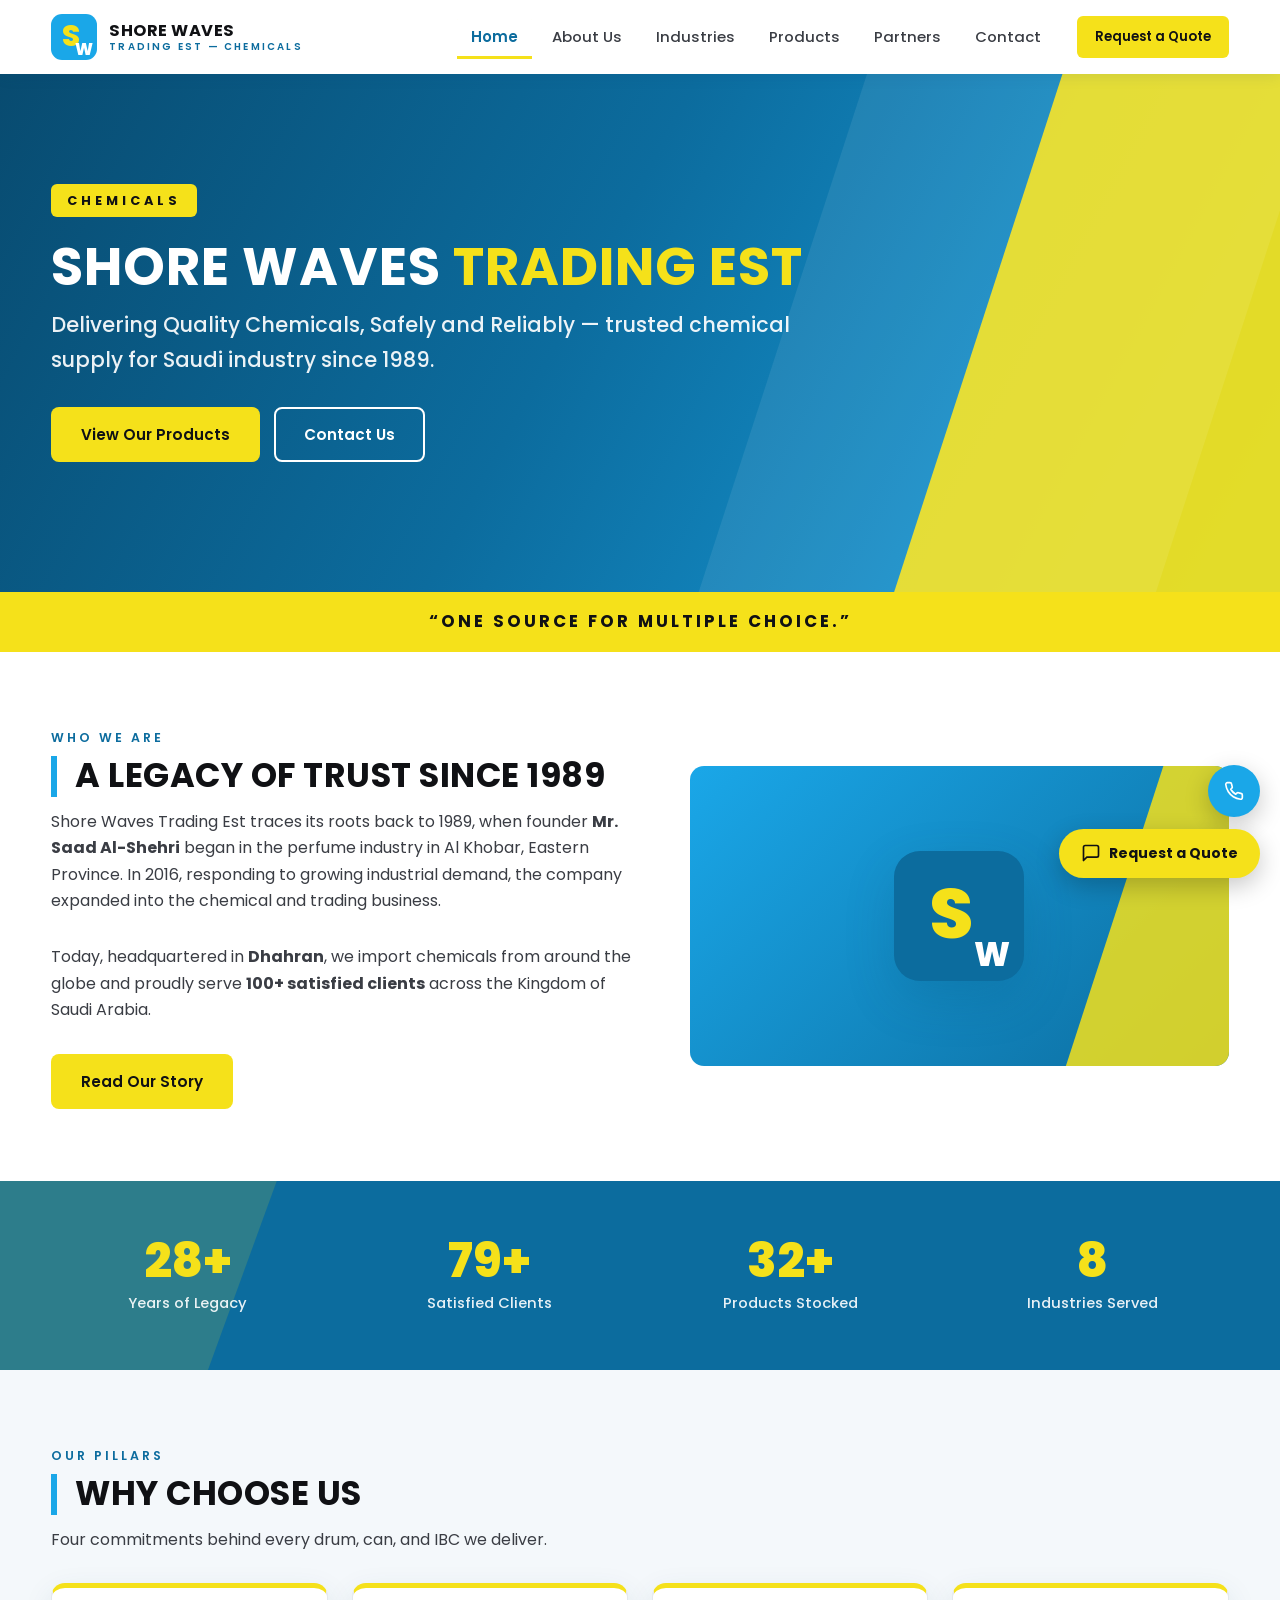
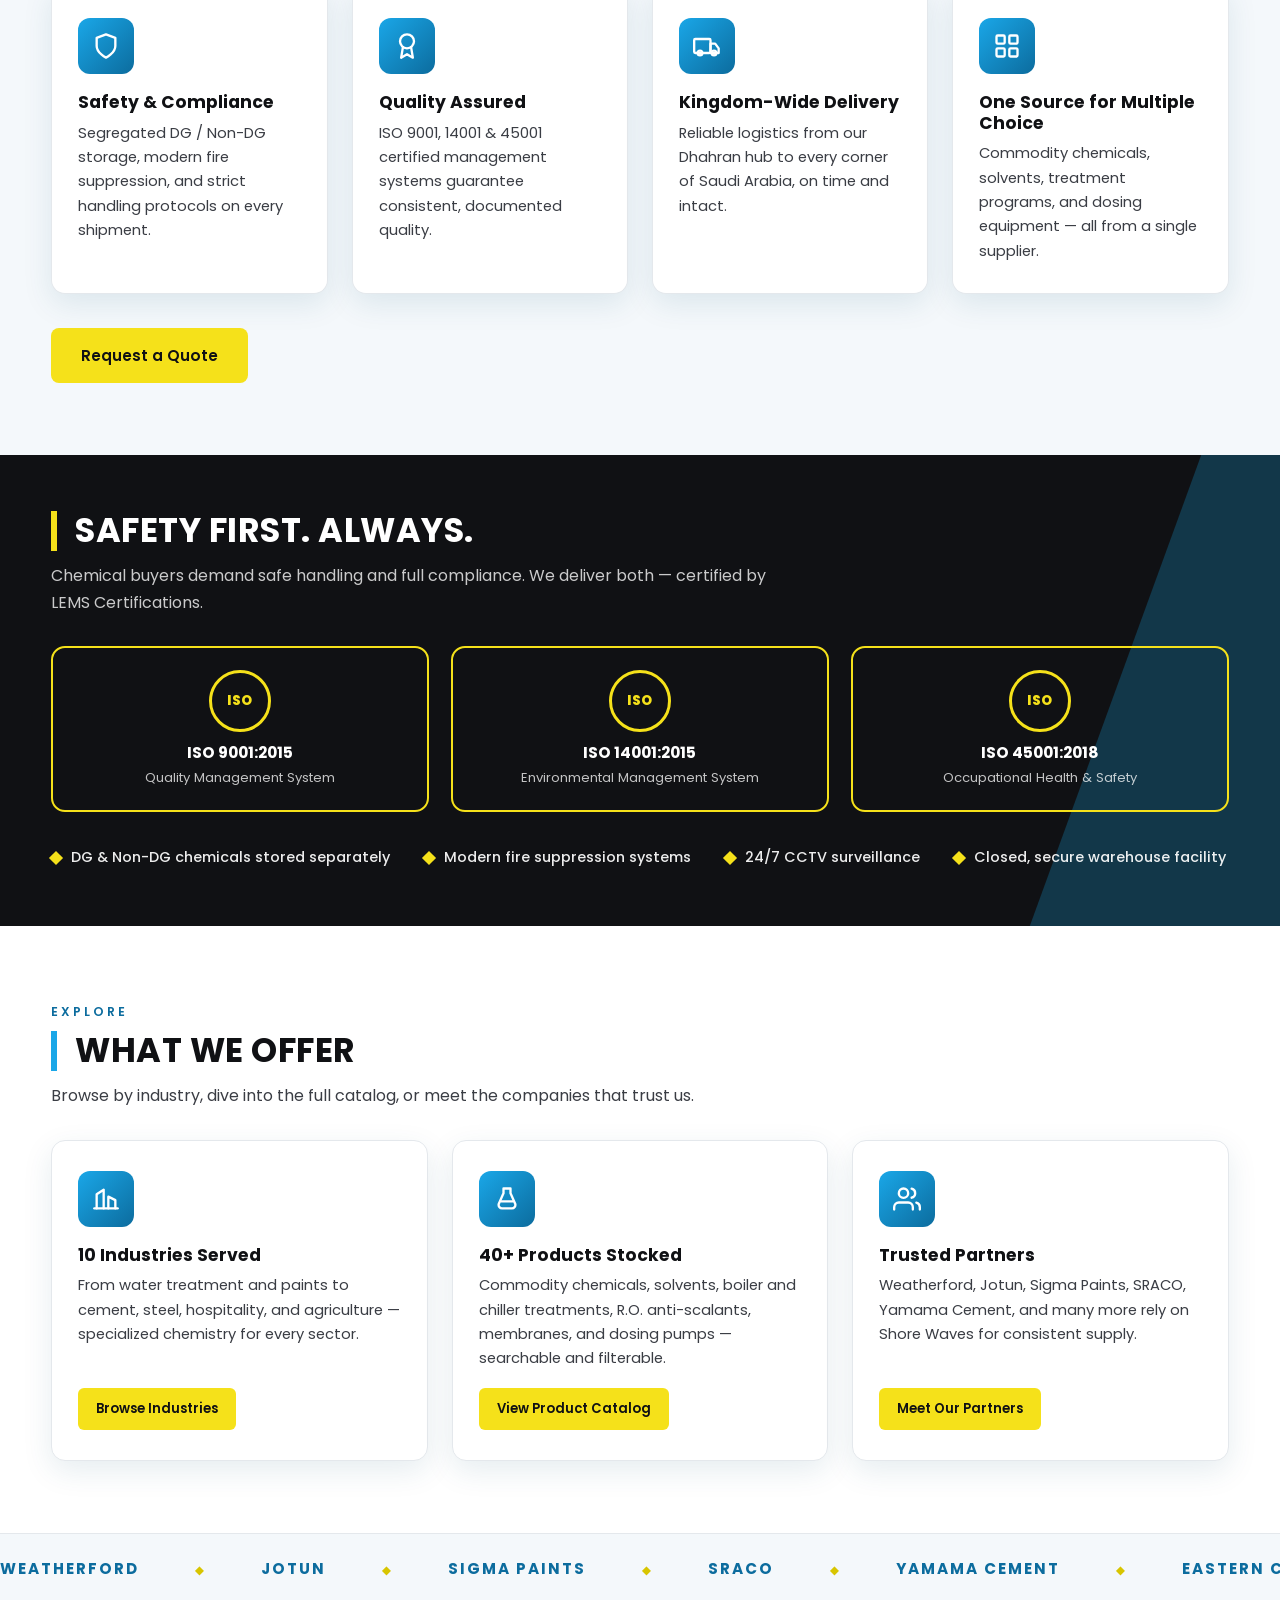
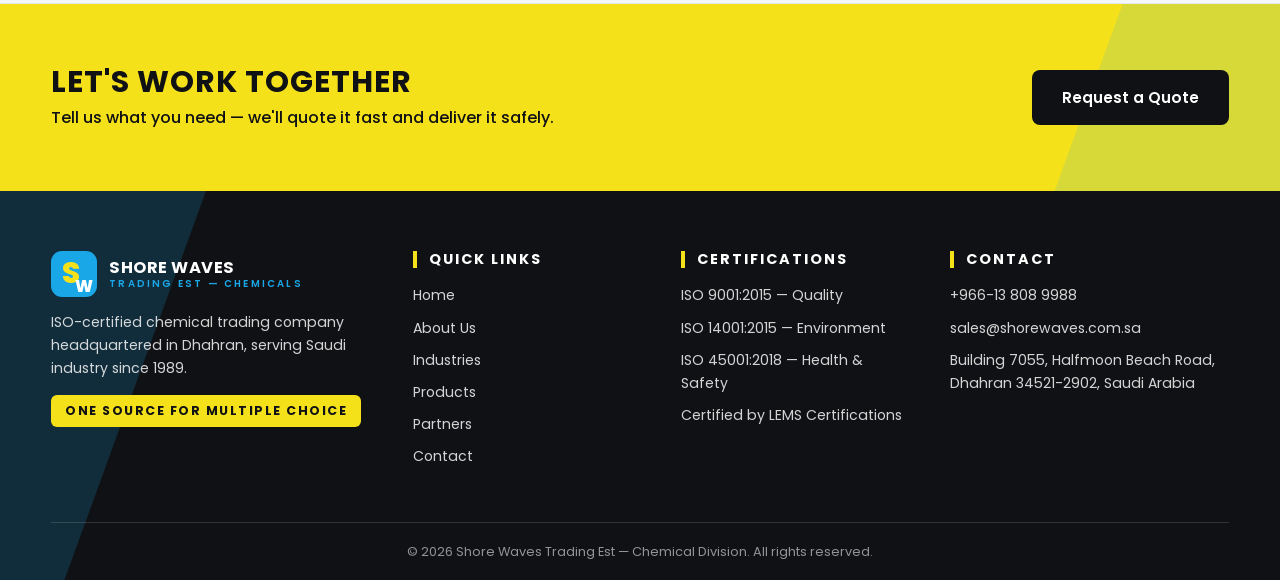
==== index.html @ d45103b5 "Initial site: Shore Waves Trading Est — Chemical Division Multi-page static website (HTML/CSS/vanill" ====
<!DOCTYPE html>
<html lang="en">
<head>
  <meta charset="UTF-8">
  <meta name="viewport" content="width=device-width, initial-scale=1.0">
  <title>Shore Waves Trading Est — Chemical Division | Trusted Chemical Supply for Saudi Industry</title>
  <meta name="description" content="Shore Waves Trading Est, Dhahran — ISO-certified chemical trading company supplying commodity chemicals, solvents, and water treatment solutions across Saudi Arabia since 1989.">
  <meta property="og:title" content="Shore Waves Trading Est — Chemical Division">
  <meta property="og:description" content="Delivering Quality Chemicals, Safely and Reliably. ISO-certified chemical supplier serving 100+ clients across the Kingdom of Saudi Arabia.">
  <meta property="og:type" content="website">
  <meta property="og:url" content="https://www.shorewaves.com.sa/">
  <link rel="icon" href="data:image/svg+xml,%3Csvg xmlns='http://www.w3.org/2000/svg' viewBox='0 0 64 64'%3E%3Crect width='64' height='64' rx='14' fill='%231AA7E8'/%3E%3Ctext x='10' y='48' font-family='Arial' font-size='46' font-weight='800' fill='%23F5E11A'%3ES%3C/text%3E%3Ctext x='34' y='58' font-family='Arial' font-size='26' font-weight='800' fill='white'%3EW%3C/text%3E%3C/svg%3E">
  <link rel="preconnect" href="https://fonts.googleapis.com">
  <link rel="preconnect" href="https://fonts.gstatic.com" crossorigin>
  <link href="https://fonts.googleapis.com/css2?family=Poppins:wght@400;500;600;700;800&display=swap" rel="stylesheet">
  <link rel="stylesheet" href="css/style.css">
</head>
<body>
  <a class="skip-link" href="#main">Skip to main content</a>

  <header class="site-header">
    <div class="container nav-wrap">
      <a class="brand" href="index.html" aria-label="Shore Waves Trading Est — home">
        <span class="brand-mark" aria-hidden="true"><span class="s">S</span><span class="w">W</span></span>
        <span class="brand-text">
          <strong>SHORE WAVES</strong>
          <small>Trading Est &mdash; Chemicals</small>
        </span>
      </a>
      <nav id="site-nav" class="site-nav" aria-label="Main navigation">
        <ul>
          <li><a href="index.html" class="active" aria-current="page">Home</a></li>
          <li><a href="about.html">About Us</a></li>
          <li><a href="industries.html">Industries</a></li>
          <li><a href="products.html">Products</a></li>
          <li><a href="partners.html">Partners</a></li>
          <li><a href="contact.html">Contact</a></li>
        </ul>
      </nav>
      <a href="contact.html" class="btn btn-accent btn-sm nav-cta">Request a Quote</a>
      <button class="nav-toggle" aria-expanded="false" aria-controls="site-nav" aria-label="Toggle navigation menu">
        <span></span><span></span><span></span>
      </button>
    </div>
  </header>

  <main id="main">
    <!-- Hero -->
    <section class="hero" aria-labelledby="hero-title">
      <div class="container">
        <span class="hero-badge">Chemicals</span>
        <h1 id="hero-title">Shore Waves <span class="accent">Trading Est</span></h1>
        <p class="tagline">Delivering Quality Chemicals, Safely and Reliably &mdash; trusted chemical supply for Saudi industry since 1989.</p>
        <div class="hero-actions">
          <a href="products.html" class="btn btn-accent">View Our Products</a>
          <a href="contact.html" class="btn btn-outline-white">Contact Us</a>
        </div>
      </div>
    </section>

    <!-- Motto banner -->
    <div class="motto-banner" role="note">&ldquo;One Source for Multiple Choice.&rdquo;</div>

    <!-- Intro -->
    <section aria-labelledby="intro-title">
      <div class="container split">
        <div class="reveal">
          <span class="section-kicker">Who We Are</span>
          <h2 id="intro-title" class="section-title">A Legacy of Trust Since 1989</h2>
          <p class="section-lead">Shore Waves Trading Est traces its roots back to 1989, when founder <strong>Mr. Saad Al-Shehri</strong> began in the perfume industry in Al Khobar, Eastern Province. In 2016, responding to growing industrial demand, the company expanded into the chemical and trading business.</p>
          <p class="section-lead">Today, headquartered in <strong>Dhahran</strong>, we import chemicals from around the globe and proudly serve <strong>100+ satisfied clients</strong> across the Kingdom of Saudi Arabia.</p>
          <a href="about.html" class="btn btn-accent">Read Our Story</a>
        </div>
        <div class="split-visual reveal" aria-hidden="true">
          <div class="big-mark"><span class="s">S</span><span class="w">W</span></div>
        </div>
      </div>
    </section>

    <!-- Stats counters -->
    <section class="stats" aria-label="Company statistics">
      <div class="container">
        <div class="stats-grid">
          <div class="reveal">
            <div class="stat-num" data-target="35" data-suffix="+">0</div>
            <div class="stat-label">Years of Legacy</div>
          </div>
          <div class="reveal">
            <div class="stat-num" data-target="100" data-suffix="+">0</div>
            <div class="stat-label">Satisfied Clients</div>
          </div>
          <div class="reveal">
            <div class="stat-num" data-target="40" data-suffix="+">0</div>
            <div class="stat-label">Products Stocked</div>
          </div>
          <div class="reveal">
            <div class="stat-num" data-target="10" data-suffix="">0</div>
            <div class="stat-label">Industries Served</div>
          </div>
        </div>
      </div>
    </section>

    <!-- Why Choose Us -->
    <section class="section-soft" aria-labelledby="why-title">
      <div class="container">
        <span class="section-kicker">Our Pillars</span>
        <h2 id="why-title" class="section-title">Why Choose Us</h2>
        <p class="section-lead">Four commitments behind every drum, can, and IBC we deliver.</p>
        <div class="card-grid cols-4">
          <article class="card accent-top reveal">
            <div class="card-icon" aria-hidden="true">
              <svg viewBox="0 0 24 24" fill="none" stroke-width="2" stroke-linecap="round" stroke-linejoin="round"><path d="M12 22s8-4 8-10V5l-8-3-8 3v7c0 6 8 10 8 10z"/></svg>
            </div>
            <h3>Safety &amp; Compliance</h3>
            <p>Segregated DG / Non-DG storage, modern fire suppression, and strict handling protocols on every shipment.</p>
          </article>
          <article class="card accent-top reveal">
            <div class="card-icon" aria-hidden="true">
              <svg viewBox="0 0 24 24" fill="none" stroke-width="2" stroke-linecap="round" stroke-linejoin="round"><circle cx="12" cy="8" r="6"/><path d="M15.5 13l1.5 9-5-3-5 3 1.5-9"/></svg>
            </div>
            <h3>Quality Assured</h3>
            <p>ISO 9001, 14001 &amp; 45001 certified management systems guarantee consistent, documented quality.</p>
          </article>
          <article class="card accent-top reveal">
            <div class="card-icon" aria-hidden="true">
              <svg viewBox="0 0 24 24" fill="none" stroke-width="2" stroke-linecap="round" stroke-linejoin="round"><rect x="1" y="6" width="14" height="12" rx="1"/><path d="M15 10h4l3 4v4h-7z"/><circle cx="6" cy="18" r="2"/><circle cx="18" cy="18" r="2"/></svg>
            </div>
            <h3>Kingdom-Wide Delivery</h3>
            <p>Reliable logistics from our Dhahran hub to every corner of Saudi Arabia, on time and intact.</p>
          </article>
          <article class="card accent-top reveal">
            <div class="card-icon" aria-hidden="true">
              <svg viewBox="0 0 24 24" fill="none" stroke-width="2" stroke-linecap="round" stroke-linejoin="round"><rect x="3" y="3" width="7" height="7" rx="1"/><rect x="14" y="3" width="7" height="7" rx="1"/><rect x="3" y="14" width="7" height="7" rx="1"/><rect x="14" y="14" width="7" height="7" rx="1"/></svg>
            </div>
            <h3>One Source for Multiple Choice</h3>
            <p>Commodity chemicals, solvents, treatment programs, and dosing equipment — all from a single supplier.</p>
          </article>
        </div>
        <p style="margin-top:34px;"><a href="contact.html" class="btn btn-accent">Request a Quote</a></p>
      </div>
    </section>

    <!-- Trust strip -->
    <section class="trust" aria-labelledby="trust-title">
      <div class="container">
        <h2 id="trust-title" class="section-title on-dark">Safety First. Always.</h2>
        <p class="section-lead" style="color:rgba(255,255,255,0.78);">Chemical buyers demand safe handling and full compliance. We deliver both — certified by LEMS Certifications.</p>
        <div class="trust-grid">
          <div class="iso-badge reveal">
            <div class="iso-ring" aria-hidden="true">ISO</div>
            <h3>ISO 9001:2015</h3>
            <p>Quality Management System</p>
          </div>
          <div class="iso-badge reveal">
            <div class="iso-ring" aria-hidden="true">ISO</div>
            <h3>ISO 14001:2015</h3>
            <p>Environmental Management System</p>
          </div>
          <div class="iso-badge reveal">
            <div class="iso-ring" aria-hidden="true">ISO</div>
            <h3>ISO 45001:2018</h3>
            <p>Occupational Health &amp; Safety</p>
          </div>
        </div>
        <ul class="safety-facts">
          <li><span class="dot" aria-hidden="true"></span> DG &amp; Non-DG chemicals stored separately</li>
          <li><span class="dot" aria-hidden="true"></span> Modern fire suppression systems</li>
          <li><span class="dot" aria-hidden="true"></span> 24/7 CCTV surveillance</li>
          <li><span class="dot" aria-hidden="true"></span> Closed, secure warehouse facility</li>
        </ul>
      </div>
    </section>

    <!-- Explore preview cards -->
    <section aria-labelledby="explore-title">
      <div class="container">
        <span class="section-kicker">Explore</span>
        <h2 id="explore-title" class="section-title">What We Offer</h2>
        <p class="section-lead">Browse by industry, dive into the full catalog, or meet the companies that trust us.</p>
        <div class="card-grid cols-3">
          <article class="card reveal">
            <div class="card-icon" aria-hidden="true">
              <svg viewBox="0 0 24 24" fill="none" stroke-width="2" stroke-linecap="round" stroke-linejoin="round"><path d="M2 20h20"/><path d="M4 20V8l6-4v16"/><path d="M14 20V10l6 3v7"/></svg>
            </div>
            <h3>10 Industries Served</h3>
            <p>From water treatment and paints to cement, steel, hospitality, and agriculture — specialized chemistry for every sector.</p>
            <a href="industries.html" class="btn btn-accent btn-sm">Browse Industries</a>
          </article>
          <article class="card reveal">
            <div class="card-icon" aria-hidden="true">
              <svg viewBox="0 0 24 24" fill="none" stroke-width="2" stroke-linecap="round" stroke-linejoin="round"><path d="M9 3h6v4l4 9a3 3 0 0 1-3 4H8a3 3 0 0 1-3-4l4-9z"/><path d="M7 14h10"/></svg>
            </div>
            <h3>40+ Products Stocked</h3>
            <p>Commodity chemicals, solvents, boiler and chiller treatments, R.O. anti-scalants, membranes, and dosing pumps — searchable and filterable.</p>
            <a href="products.html" class="btn btn-accent btn-sm">View Product Catalog</a>
          </article>
          <article class="card reveal">
            <div class="card-icon" aria-hidden="true">
              <svg viewBox="0 0 24 24" fill="none" stroke-width="2" stroke-linecap="round" stroke-linejoin="round"><path d="M17 21v-2a4 4 0 0 0-4-4H5a4 4 0 0 0-4 4v2"/><circle cx="9" cy="7" r="4"/><path d="M23 21v-2a4 4 0 0 0-3-3.87"/><path d="M16 3.13a4 4 0 0 1 0 7.75"/></svg>
            </div>
            <h3>Trusted Partners</h3>
            <p>Weatherford, Jotun, Sigma Paints, SRACO, Yamama Cement, and many more rely on Shore Waves for consistent supply.</p>
            <a href="partners.html" class="btn btn-accent btn-sm">Meet Our Partners</a>
          </article>
        </div>
      </div>
    </section>

    <!-- Partner marquee -->
    <div class="marquee" aria-label="Our business partners">
      <div class="marquee-track">
        <span>Weatherford</span><span>Jotun</span><span>Sigma Paints</span><span>SRACO</span><span>Yamama Cement</span><span>Eastern Cement</span><span>Al Safi</span><span>Tamimi Industrial Services</span><span>Zain Industries</span><span>Midad Chemicals</span><span>Oscar Paints</span><span>BRC Industrial</span>
        <span aria-hidden="true">Weatherford</span><span aria-hidden="true">Jotun</span><span aria-hidden="true">Sigma Paints</span><span aria-hidden="true">SRACO</span><span aria-hidden="true">Yamama Cement</span><span aria-hidden="true">Eastern Cement</span><span aria-hidden="true">Al Safi</span><span aria-hidden="true">Tamimi Industrial Services</span><span aria-hidden="true">Zain Industries</span><span aria-hidden="true">Midad Chemicals</span><span aria-hidden="true">Oscar Paints</span><span aria-hidden="true">BRC Industrial</span>
      </div>
    </div>

    <!-- CTA banner -->
    <section class="cta-banner" aria-labelledby="cta-title">
      <div class="container">
        <div>
          <h2 id="cta-title">Let's Work Together</h2>
          <p>Tell us what you need — we'll quote it fast and deliver it safely.</p>
        </div>
        <a href="contact.html" class="btn">Request a Quote</a>
      </div>
    </section>
  </main>

  <!-- Footer -->
  <footer class="site-footer">
    <div class="container">
      <div class="footer-grid">
        <div>
          <div class="footer-brand">
            <span class="brand-mark" aria-hidden="true"><span class="s">S</span><span class="w">W</span></span>
            <span class="brand-text">
              <strong>SHORE WAVES</strong>
              <small>Trading Est &mdash; Chemicals</small>
            </span>
          </div>
          <p>ISO-certified chemical trading company headquartered in Dhahran, serving Saudi industry since 1989.</p>
          <span class="footer-motto">One Source for Multiple Choice</span>
        </div>
        <div>
          <h3>Quick Links</h3>
          <ul>
            <li><a href="index.html">Home</a></li>
            <li><a href="about.html">About Us</a></li>
            <li><a href="industries.html">Industries</a></li>
            <li><a href="products.html">Products</a></li>
            <li><a href="partners.html">Partners</a></li>
            <li><a href="contact.html">Contact</a></li>
          </ul>
        </div>
        <div>
          <h3>Certifications</h3>
          <ul>
            <li>ISO 9001:2015 — Quality</li>
            <li>ISO 14001:2015 — Environment</li>
            <li>ISO 45001:2018 — Health &amp; Safety</li>
            <li>Certified by LEMS Certifications</li>
          </ul>
        </div>
        <div>
          <h3>Contact</h3>
          <ul>
            <li><a href="tel:+966138089988">+966-13 808 9988</a></li>
            <li><a href="mailto:sales@shorewaves.com.sa">sales@shorewaves.com.sa</a></li>
            <li>Building 7055, Halfmoon Beach Road,<br>Dhahran 34521-2902, Saudi Arabia</li>
          </ul>
        </div>
      </div>
      <div class="footer-bottom">
        &copy; <span id="footer-year">2026</span> Shore Waves Trading Est — Chemical Division. All rights reserved.
      </div>
    </div>
  </footer>

  <!-- Floating actions -->
  <div class="floaters">
    <a href="tel:+966138089988" class="float-call" aria-label="Call us at +966 13 808 9988">
      <svg viewBox="0 0 24 24" fill="none" stroke-width="2" stroke-linecap="round" stroke-linejoin="round" aria-hidden="true"><path d="M22 16.92v3a2 2 0 0 1-2.18 2 19.79 19.79 0 0 1-8.63-3.07 19.5 19.5 0 0 1-6-6 19.79 19.79 0 0 1-3.07-8.67A2 2 0 0 1 4.11 2h3a2 2 0 0 1 2 1.72c.13.96.36 1.9.7 2.81a2 2 0 0 1-.45 2.11L8.09 9.91a16 16 0 0 0 6 6l1.27-1.27a2 2 0 0 1 2.11-.45c.91.34 1.85.57 2.81.7A2 2 0 0 1 22 16.92z"/></svg>
    </a>
    <a href="contact.html" class="float-quote">
      <svg viewBox="0 0 24 24" fill="none" stroke-width="2" stroke-linecap="round" stroke-linejoin="round" aria-hidden="true"><path d="M21 15a2 2 0 0 1-2 2H7l-4 4V5a2 2 0 0 1 2-2h14a2 2 0 0 1 2 2z"/></svg>
      <span>Request a Quote</span>
    </a>
  </div>

  <script src="js/main.js"></script>
</body>
</html>
---- css/style.css ----
/* ============================================================
   Shore Waves Trading Est — Chemical Division
   Brand: Sky Blue #1AA7E8 | Yellow #F5E11A | Black | White
   ============================================================ */

:root {
  --blue: #1AA7E8;
  --blue-deep: #0C6C9E;      /* darker blue for text-contrast surfaces */
  --blue-dark: #084B70;
  --yellow: #F5E11A;
  --yellow-dark: #D8C500;
  --ink: #101114;
  --ink-soft: #3A3D44;
  --grey: #6B7078;
  --line: #E4E8EC;
  --bg-soft: #F4F8FB;
  --white: #FFFFFF;
  --radius: 14px;
  --shadow: 0 10px 30px rgba(8, 75, 112, 0.10);
  --shadow-lg: 0 18px 50px rgba(8, 75, 112, 0.18);
  --font: 'Poppins', 'Segoe UI', Arial, sans-serif;
  --nav-h: 74px;
}

* { margin: 0; padding: 0; box-sizing: border-box; }

html { scroll-behavior: smooth; }

body {
  font-family: var(--font);
  color: var(--ink);
  background: var(--white);
  line-height: 1.65;
  font-size: 16px;
  -webkit-font-smoothing: antialiased;
}

img, svg { max-width: 100%; display: block; }

a { color: var(--blue-deep); text-decoration: none; }
a:hover { text-decoration: none; }

ul { list-style: none; }

.container {
  width: min(1180px, 92%);
  margin-inline: auto;
}

/* ---------- Typography ---------- */
h1, h2, h3, h4 { font-weight: 700; line-height: 1.2; }

.section-title {
  text-transform: uppercase;
  font-size: clamp(1.5rem, 3vw, 2.1rem);
  letter-spacing: 0.5px;
  padding-left: 18px;
  border-left: 6px solid var(--blue);
  margin-bottom: 12px;
}

.section-title.on-dark { border-left-color: var(--yellow); color: var(--white); }

.section-kicker {
  display: inline-block;
  text-transform: uppercase;
  letter-spacing: 3px;
  font-size: 0.78rem;
  font-weight: 600;
  color: var(--blue-deep);
  margin-bottom: 8px;
}

.section-lead {
  color: var(--ink-soft);
  max-width: 720px;
  margin-bottom: 30px;
}

section { padding: 72px 0; }

.section-soft { background: var(--bg-soft); }

/* ---------- Buttons ---------- */
.btn {
  display: inline-block;
  font-family: var(--font);
  font-weight: 600;
  font-size: 0.95rem;
  padding: 13px 28px;
  border-radius: 8px;
  border: 2px solid transparent;
  cursor: pointer;
  transition: transform 0.18s ease, box-shadow 0.18s ease, background 0.18s ease;
  text-align: center;
}

.btn:hover { transform: translateY(-2px); box-shadow: var(--shadow); }

.btn-accent { background: var(--yellow); color: var(--ink); }
.btn-accent:hover { background: #FBEA45; }

.btn-blue { background: var(--blue); color: var(--white); }
.btn-blue:hover { background: var(--blue-deep); }

.btn-outline-white { border-color: var(--white); color: var(--white); background: transparent; }
.btn-outline-white:hover { background: rgba(255,255,255,0.14); }

.btn-sm { padding: 8px 16px; font-size: 0.82rem; border-radius: 6px; }

/* ---------- Header / Nav ---------- */
.site-header {
  position: sticky;
  top: 0;
  z-index: 1000;
  background: var(--white);
  box-shadow: 0 2px 14px rgba(8, 75, 112, 0.10);
}

.nav-wrap {
  display: flex;
  align-items: center;
  gap: 22px;
  min-height: var(--nav-h);
}

.brand { display: flex; align-items: center; gap: 12px; }

.brand-mark {
  width: 46px; height: 46px; flex: none;
  background: var(--blue);
  border-radius: 11px;
  position: relative;
  display: grid; place-items: center;
  overflow: hidden;
}

.brand-mark .s {
  font-size: 1.9rem; font-weight: 800; color: var(--yellow);
  line-height: 1; transform: translate(-3px, -1px);
}

.brand-mark .w {
  position: absolute;
  right: 4px; bottom: 2px;
  font-size: 1.05rem; font-weight: 800; color: var(--white);
  line-height: 1;
}

.brand-text { display: flex; flex-direction: column; line-height: 1.15; }
.brand-text strong { font-size: 1.02rem; font-weight: 700; color: var(--ink); letter-spacing: 0.5px; }
.brand-text small { font-size: 0.62rem; letter-spacing: 2.2px; color: var(--blue-deep); font-weight: 600; text-transform: uppercase; }

.site-nav { margin-left: auto; }

.site-nav ul { display: flex; gap: 6px; }

.site-nav a {
  display: block;
  padding: 10px 14px;
  font-weight: 500;
  font-size: 0.93rem;
  color: var(--ink-soft);
  border-radius: 8px;
  transition: color 0.15s, background 0.15s;
}

.site-nav a:hover { color: var(--blue-deep); background: var(--bg-soft); }

.site-nav a.active { color: var(--blue-deep); font-weight: 600; box-shadow: inset 0 -3px 0 var(--yellow); border-radius: 8px 8px 0 0; }

.nav-cta { flex: none; }

.nav-toggle {
  display: none;
  margin-left: auto;
  background: none;
  border: 2px solid var(--line);
  border-radius: 8px;
  width: 44px; height: 44px;
  cursor: pointer;
  flex-direction: column;
  justify-content: center;
  align-items: center;
  gap: 5px;
}

.nav-toggle span {
  display: block; width: 20px; height: 2.5px;
  background: var(--ink); border-radius: 2px;
  transition: transform 0.2s, opacity 0.2s;
}

.nav-toggle[aria-expanded="true"] span:nth-child(1) { transform: translateY(7.5px) rotate(45deg); }
.nav-toggle[aria-expanded="true"] span:nth-child(2) { opacity: 0; }
.nav-toggle[aria-expanded="true"] span:nth-child(3) { transform: translateY(-7.5px) rotate(-45deg); }

/* ---------- Hero (home) ---------- */
.hero {
  position: relative;
  background: linear-gradient(118deg, var(--blue-dark) 0%, var(--blue-deep) 45%, var(--blue) 100%);
  color: var(--white);
  padding: 110px 0 130px;
  overflow: hidden;
}

.hero::before,
.hero::after,
.page-hero::before,
.page-hero::after {
  content: "";
  position: absolute;
  pointer-events: none;
}

/* yellow slanted band */
.hero::before {
  width: 60%; height: 200%;
  background: var(--yellow);
  opacity: 0.92;
  right: -38%; top: -50%;
  transform: rotate(18deg);
}

/* light blue slanted band overlapping */
.hero::after {
  width: 34%; height: 220%;
  background: rgba(255, 255, 255, 0.08);
  right: 4%; top: -60%;
  transform: rotate(18deg);
}

.hero .container { position: relative; z-index: 2; max-width: 760px; margin-left: max(4%, calc((100% - 1180px) / 2)); }

.hero-badge {
  display: inline-block;
  background: var(--yellow);
  color: var(--ink);
  font-weight: 700;
  letter-spacing: 4px;
  font-size: 0.8rem;
  padding: 6px 16px;
  border-radius: 6px;
  margin-bottom: 18px;
  text-transform: uppercase;
}

.hero h1 {
  font-size: clamp(2rem, 4.6vw, 3.3rem);
  text-transform: uppercase;
  letter-spacing: 1px;
  margin-bottom: 10px;
}

.hero h1 .accent { color: var(--yellow); }

.hero .tagline {
  font-size: clamp(1.05rem, 2vw, 1.3rem);
  font-weight: 500;
  color: rgba(255,255,255,0.92);
  margin-bottom: 30px;
}

.hero-actions { display: flex; gap: 14px; flex-wrap: wrap; }

/* ---------- Page hero (subpages) ---------- */
.page-hero {
  position: relative;
  background: linear-gradient(118deg, var(--blue-dark) 0%, var(--blue-deep) 55%, var(--blue) 100%);
  color: var(--white);
  padding: 66px 0;
  overflow: hidden;
}

.page-hero::before {
  width: 42%; height: 300%;
  background: var(--yellow);
  right: -30%; top: -100%;
  transform: rotate(20deg);
  opacity: 0.9;
}

.page-hero::after {
  width: 20%; height: 300%;
  background: rgba(255,255,255,0.08);
  right: 6%; top: -100%;
  transform: rotate(20deg);
}

.page-hero .container { position: relative; z-index: 2; }

.page-hero h1 { font-size: clamp(1.7rem, 3.6vw, 2.6rem); text-transform: uppercase; letter-spacing: 1px; }

.page-hero p { color: rgba(255,255,255,0.9); max-width: 640px; margin-top: 8px; }

/* ---------- Motto banner ---------- */
.motto-banner {
  background: var(--yellow);
  color: var(--ink);
  text-align: center;
  padding: 16px 4%;
  font-weight: 700;
  text-transform: uppercase;
  letter-spacing: 3px;
  font-size: clamp(0.85rem, 1.8vw, 1.05rem);
}

/* ---------- Stats counters ---------- */
.stats {
  background: var(--blue-deep);
  color: var(--white);
  padding: 54px 0;
  position: relative;
  overflow: hidden;
}

.stats::before {
  content: "";
  position: absolute;
  width: 30%; height: 300%;
  background: rgba(245, 225, 26, 0.14);
  left: -12%; top: -100%;
  transform: rotate(20deg);
}

.stats-grid {
  display: grid;
  grid-template-columns: repeat(auto-fit, minmax(190px, 1fr));
  gap: 28px;
  text-align: center;
  position: relative;
}

.stat-num {
  font-size: clamp(2.2rem, 4vw, 3rem);
  font-weight: 800;
  color: var(--yellow);
  line-height: 1.1;
}

.stat-label { font-size: 0.92rem; font-weight: 500; color: rgba(255,255,255,0.9); margin-top: 4px; }

/* ---------- Card grids ---------- */
.card-grid {
  display: grid;
  gap: 24px;
}

.card-grid.cols-4 { grid-template-columns: repeat(auto-fit, minmax(230px, 1fr)); }
.card-grid.cols-3 { grid-template-columns: repeat(auto-fit, minmax(280px, 1fr)); }

.card {
  background: var(--white);
  border: 1px solid var(--line);
  border-radius: var(--radius);
  padding: 30px 26px;
  box-shadow: var(--shadow);
  transition: transform 0.2s ease, box-shadow 0.2s ease;
  display: flex;
  flex-direction: column;
}

.card:hover { transform: translateY(-6px); box-shadow: var(--shadow-lg); }

.card h3 { font-size: 1.08rem; margin-bottom: 8px; }

.card p { color: var(--ink-soft); font-size: 0.92rem; flex: 1; }

.card .btn { margin-top: 18px; align-self: flex-start; }

.card-icon {
  width: 56px; height: 56px;
  border-radius: 12px;
  background: linear-gradient(135deg, var(--blue), var(--blue-deep));
  display: grid; place-items: center;
  margin-bottom: 18px;
  color: var(--white);
  flex: none;
}

.card-icon svg { width: 28px; height: 28px; stroke: currentColor; }

.card.accent-top { border-top: 5px solid var(--yellow); }

/* ---------- Trust strip ---------- */
.trust {
  background: var(--ink);
  color: var(--white);
  padding: 56px 0;
  position: relative;
  overflow: hidden;
}

.trust::before {
  content: "";
  position: absolute;
  width: 26%; height: 300%;
  background: var(--blue);
  opacity: 0.25;
  right: -14%; top: -100%;
  transform: rotate(20deg);
}

.trust-grid {
  display: grid;
  grid-template-columns: repeat(auto-fit, minmax(230px, 1fr));
  gap: 22px;
  position: relative;
}

.iso-badge {
  border: 2px solid var(--yellow);
  border-radius: var(--radius);
  padding: 22px 20px;
  text-align: center;
}

.iso-badge .iso-ring {
  width: 62px; height: 62px;
  margin: 0 auto 12px;
  border-radius: 50%;
  border: 3px solid var(--yellow);
  display: grid; place-items: center;
  font-weight: 800;
  color: var(--yellow);
  font-size: 0.85rem;
  letter-spacing: 0.5px;
}

.iso-badge h3 { font-size: 0.98rem; color: var(--white); }
.iso-badge p { font-size: 0.82rem; color: rgba(255,255,255,0.75); margin-top: 4px; }

.safety-facts {
  display: flex;
  flex-wrap: wrap;
  gap: 14px 34px;
  margin-top: 34px;
  position: relative;
}

.safety-facts li {
  display: flex; align-items: center; gap: 10px;
  font-size: 0.9rem; font-weight: 500;
  color: rgba(255,255,255,0.92);
}

.safety-facts .dot {
  width: 10px; height: 10px; flex: none;
  background: var(--yellow);
  transform: rotate(45deg);
}

/* ---------- Partner marquee ---------- */
.marquee {
  background: var(--bg-soft);
  border-top: 1px solid var(--line);
  border-bottom: 1px solid var(--line);
  overflow: hidden;
  padding: 22px 0;
}

.marquee-track {
  display: flex;
  gap: 56px;
  width: max-content;
  animation: marquee 34s linear infinite;
}

.marquee:hover .marquee-track { animation-play-state: paused; }

.marquee-track span {
  font-weight: 700;
  text-transform: uppercase;
  letter-spacing: 2px;
  font-size: 0.95rem;
  color: var(--blue-deep);
  white-space: nowrap;
}

.marquee-track span::after {
  content: "◆";
  color: var(--yellow-dark);
  margin-left: 56px;
  font-size: 0.7rem;
  vertical-align: middle;
}

@keyframes marquee {
  from { transform: translateX(0); }
  to { transform: translateX(-50%); }
}

/* ---------- Timeline (About) ---------- */
.timeline {
  position: relative;
  max-width: 760px;
  margin: 40px auto 0;
  padding-left: 34px;
}

.timeline::before {
  content: "";
  position: absolute;
  left: 10px; top: 6px; bottom: 6px;
  width: 4px;
  background: linear-gradient(var(--blue), var(--yellow));
  border-radius: 4px;
}

.timeline-item { position: relative; padding: 0 0 38px 26px; }
.timeline-item:last-child { padding-bottom: 0; }

.timeline-item::before {
  content: "";
  position: absolute;
  left: -34px; top: 4px;
  width: 22px; height: 22px;
  background: var(--yellow);
  border: 5px solid var(--blue-deep);
  border-radius: 50%;
  box-shadow: 0 0 0 4px rgba(26, 167, 232, 0.18);
}

.timeline-year {
  display: inline-block;
  background: var(--blue);
  color: var(--white);
  font-weight: 700;
  font-size: 0.85rem;
  letter-spacing: 1px;
  padding: 4px 14px;
  border-radius: 6px;
  margin-bottom: 8px;
}

.timeline-item h3 { font-size: 1.1rem; margin-bottom: 4px; }
.timeline-item p { color: var(--ink-soft); font-size: 0.94rem; }

/* ---------- Mission block ---------- */
.mission {
  background: linear-gradient(118deg, var(--blue-deep), var(--blue));
  color: var(--white);
  border-radius: var(--radius);
  padding: 54px 8%;
  text-align: center;
  position: relative;
  overflow: hidden;
}

.mission::before {
  content: "";
  position: absolute;
  width: 30%; height: 300%;
  background: var(--yellow);
  opacity: 0.16;
  right: -16%; top: -100%;
  transform: rotate(20deg);
}

.mission h2 {
  text-transform: uppercase;
  letter-spacing: 2px;
  color: var(--yellow);
  margin-bottom: 14px;
  font-size: 1.3rem;
}

.mission p {
  font-size: clamp(1.05rem, 2vw, 1.35rem);
  font-weight: 500;
  max-width: 760px;
  margin: 0 auto;
  position: relative;
}

/* ---------- Products page ---------- */
.product-tools {
  display: flex;
  flex-direction: column;
  gap: 18px;
  margin-bottom: 26px;
}

.search-box { position: relative; max-width: 460px; }

.search-box input {
  width: 100%;
  padding: 14px 18px 14px 48px;
  font-family: var(--font);
  font-size: 0.95rem;
  border: 2px solid var(--line);
  border-radius: 10px;
  outline: none;
  transition: border-color 0.15s;
}

.search-box input:focus { border-color: var(--blue); }

.search-box svg {
  position: absolute;
  left: 16px; top: 50%;
  transform: translateY(-50%);
  width: 20px; height: 20px;
  stroke: var(--grey);
}

.filter-chips { display: flex; flex-wrap: wrap; gap: 10px; }

.chip {
  font-family: var(--font);
  font-size: 0.84rem;
  font-weight: 600;
  padding: 9px 18px;
  border-radius: 999px;
  border: 2px solid var(--line);
  background: var(--white);
  color: var(--ink-soft);
  cursor: pointer;
  transition: all 0.15s;
}

.chip:hover { border-color: var(--blue); color: var(--blue-deep); }

.chip.active {
  background: var(--blue);
  border-color: var(--blue);
  color: var(--white);
}

.table-wrap {
  overflow-x: auto;
  border: 1px solid var(--line);
  border-radius: var(--radius);
  box-shadow: var(--shadow);
  background: var(--white);
}

.product-table { width: 100%; border-collapse: collapse; min-width: 780px; }

.product-table thead {
  background: var(--blue-deep);
  color: var(--white);
}

.product-table th {
  text-align: left;
  padding: 15px 18px;
  font-size: 0.82rem;
  text-transform: uppercase;
  letter-spacing: 1.2px;
  white-space: nowrap;
}

.product-table td {
  padding: 13px 18px;
  border-top: 1px solid var(--line);
  font-size: 0.9rem;
  vertical-align: middle;
}

.product-table tbody tr:nth-child(even) { background: var(--bg-soft); }
.product-table tbody tr:hover { background: #EAF6FD; }

.product-table .p-name { font-weight: 600; }

.origin-tag {
  display: inline-block;
  background: #EAF6FD;
  color: var(--blue-deep);
  border: 1px solid #BFE5F8;
  font-size: 0.76rem;
  font-weight: 600;
  padding: 3px 10px;
  border-radius: 999px;
  white-space: nowrap;
}

.no-results {
  padding: 46px 20px;
  text-align: center;
  color: var(--grey);
}

.results-count { font-size: 0.85rem; color: var(--grey); margin: -12px 0 14px; }

/* ---------- Contact ---------- */
.contact-layout {
  display: grid;
  grid-template-columns: 1fr 1.2fr;
  gap: 40px;
  align-items: start;
}

.contact-card {
  background: var(--white);
  border: 1px solid var(--line);
  border-radius: var(--radius);
  box-shadow: var(--shadow);
  padding: 32px 28px;
}

.contact-list li {
  display: flex;
  gap: 14px;
  align-items: flex-start;
  padding: 13px 0;
  border-bottom: 1px solid var(--line);
  font-size: 0.94rem;
}

.contact-list li:last-child { border-bottom: none; }

.contact-list .ci {
  width: 40px; height: 40px; flex: none;
  border-radius: 10px;
  background: linear-gradient(135deg, var(--blue), var(--blue-deep));
  color: var(--white);
  display: grid; place-items: center;
}

.contact-list .ci svg { width: 20px; height: 20px; stroke: currentColor; }

.contact-list strong { display: block; font-size: 0.78rem; text-transform: uppercase; letter-spacing: 1.5px; color: var(--grey); }

.map-frame {
  width: 100%;
  height: 320px;
  border: 0;
  border-radius: var(--radius);
  box-shadow: var(--shadow);
  margin-top: 26px;
}

.form-grid { display: grid; grid-template-columns: 1fr 1fr; gap: 18px; }

.form-field { display: flex; flex-direction: column; gap: 6px; }

.form-field.full { grid-column: 1 / -1; }

.form-field label { font-size: 0.85rem; font-weight: 600; }

.form-field input,
.form-field select,
.form-field textarea {
  font-family: var(--font);
  font-size: 0.93rem;
  padding: 12px 14px;
  border: 2px solid var(--line);
  border-radius: 8px;
  outline: none;
  background: var(--white);
  transition: border-color 0.15s;
  width: 100%;
}

.form-field input:focus,
.form-field select:focus,
.form-field textarea:focus { border-color: var(--blue); }

.form-field .error-msg {
  display: none;
  color: #C0392B;
  font-size: 0.78rem;
  font-weight: 500;
}

.form-field.invalid input,
.form-field.invalid select,
.form-field.invalid textarea { border-color: #C0392B; }

.form-field.invalid .error-msg { display: block; }

.form-note { font-size: 0.8rem; color: var(--grey); margin-top: 12px; }

/* ---------- CTA banner ---------- */
.cta-banner {
  background: var(--yellow);
  color: var(--ink);
  padding: 60px 0;
  position: relative;
  overflow: hidden;
}

.cta-banner::before {
  content: "";
  position: absolute;
  width: 30%; height: 300%;
  background: var(--blue);
  opacity: 0.14;
  right: -16%; top: -100%;
  transform: rotate(20deg);
}

.cta-banner .container {
  display: flex;
  align-items: center;
  justify-content: space-between;
  gap: 26px;
  flex-wrap: wrap;
  position: relative;
}

.cta-banner h2 { text-transform: uppercase; letter-spacing: 1px; font-size: clamp(1.3rem, 2.6vw, 1.9rem); }
.cta-banner p { font-weight: 500; margin-top: 4px; }

.cta-banner .btn { background: var(--ink); color: var(--white); }
.cta-banner .btn:hover { background: #2A2C31; }

/* ---------- Footer ---------- */
.site-footer {
  background: var(--ink);
  color: rgba(255,255,255,0.82);
  padding: 60px 0 0;
  position: relative;
  overflow: hidden;
}

.site-footer::before {
  content: "";
  position: absolute;
  width: 18%; height: 300%;
  background: var(--blue);
  opacity: 0.18;
  left: -8%; top: -100%;
  transform: rotate(20deg);
}

.footer-grid {
  display: grid;
  grid-template-columns: 1.4fr 1fr 1fr 1.2fr;
  gap: 36px;
  position: relative;
}

.footer-grid h3 {
  color: var(--white);
  font-size: 0.9rem;
  text-transform: uppercase;
  letter-spacing: 2px;
  margin-bottom: 16px;
  padding-left: 12px;
  border-left: 4px solid var(--yellow);
}

.footer-grid p, .footer-grid li { font-size: 0.88rem; }

.footer-grid ul li { margin-bottom: 9px; }

.footer-grid a { color: rgba(255,255,255,0.82); transition: color 0.15s; }
.footer-grid a:hover { color: var(--yellow); }

.footer-brand { display: flex; align-items: center; gap: 12px; margin-bottom: 14px; }
.footer-brand .brand-text strong { color: var(--white); }
.footer-brand .brand-text small { color: var(--blue); }

.footer-motto {
  display: inline-block;
  margin-top: 14px;
  background: var(--yellow);
  color: var(--ink);
  font-weight: 700;
  font-size: 0.78rem;
  letter-spacing: 1.5px;
  text-transform: uppercase;
  padding: 6px 14px;
  border-radius: 6px;
}

.footer-bottom {
  margin-top: 44px;
  border-top: 1px solid rgba(255,255,255,0.14);
  padding: 18px 0;
  font-size: 0.8rem;
  text-align: center;
  color: rgba(255,255,255,0.55);
  position: relative;
}

/* ---------- Floating action buttons ---------- */
.floaters {
  position: fixed;
  right: 20px;
  bottom: 22px;
  z-index: 1100;
  display: flex;
  flex-direction: column;
  align-items: flex-end;
  gap: 12px;
}

.float-quote {
  background: var(--yellow);
  color: var(--ink);
  font-weight: 700;
  font-size: 0.88rem;
  padding: 13px 22px;
  border-radius: 999px;
  box-shadow: 0 8px 24px rgba(0,0,0,0.22);
  display: flex; align-items: center; gap: 8px;
  transition: transform 0.18s;
}

.float-quote:hover { transform: translateY(-3px); }

.float-call {
  width: 52px; height: 52px;
  border-radius: 50%;
  background: var(--blue);
  color: var(--white);
  display: grid; place-items: center;
  box-shadow: 0 8px 24px rgba(0,0,0,0.22);
  transition: transform 0.18s, background 0.18s;
}

.float-call:hover { transform: translateY(-3px); background: var(--blue-deep); }

.float-call svg, .float-quote svg { width: 20px; height: 20px; stroke: currentColor; }

/* ---------- Scroll reveal ---------- */
.reveal {
  opacity: 0;
  transform: translateY(26px);
  transition: opacity 0.6s ease, transform 0.6s ease;
}

.reveal.visible { opacity: 1; transform: none; }

@media (prefers-reduced-motion: reduce) {
  html { scroll-behavior: auto; }
  .reveal { opacity: 1; transform: none; transition: none; }
  .marquee-track { animation: none; flex-wrap: wrap; width: auto; }
}

/* ---------- Two-column intro ---------- */
.split {
  display: grid;
  grid-template-columns: 1.1fr 1fr;
  gap: 46px;
  align-items: center;
}

.split-visual {
  position: relative;
  min-height: 300px;
  border-radius: var(--radius);
  background: linear-gradient(135deg, var(--blue), var(--blue-deep));
  overflow: hidden;
  display: grid;
  place-items: center;
  color: var(--white);
}

.split-visual::before {
  content: "";
  position: absolute;
  width: 46%; height: 200%;
  background: var(--yellow);
  opacity: 0.85;
  right: -26%; top: -50%;
  transform: rotate(18deg);
}

.split-visual .big-mark {
  position: relative;
  width: 130px; height: 130px;
  background: var(--blue-deep);
  border-radius: 26px;
  display: grid; place-items: center;
  box-shadow: var(--shadow-lg);
}

.split-visual .big-mark .s { font-size: 4.4rem; font-weight: 800; color: var(--yellow); line-height: 1; transform: translate(-8px, -2px); }
.split-visual .big-mark .w { position: absolute; right: 14px; bottom: 10px; font-size: 2.1rem; font-weight: 800; color: var(--white); line-height: 1; }

/* ---------- Facilities list ---------- */
.facility-list { display: grid; gap: 16px; margin-top: 10px; }

.facility-list li {
  display: flex; gap: 14px; align-items: flex-start;
  background: var(--white);
  border: 1px solid var(--line);
  border-left: 5px solid var(--blue);
  border-radius: 10px;
  padding: 16px 18px;
  font-size: 0.93rem;
  box-shadow: var(--shadow);
}

.facility-list .dot {
  width: 12px; height: 12px; flex: none;
  background: var(--yellow);
  transform: rotate(45deg);
  margin-top: 6px;
}

/* ---------- Partners grid ---------- */
.partner-grid {
  display: grid;
  grid-template-columns: repeat(auto-fit, minmax(220px, 1fr));
  gap: 20px;
}

.partner-tile {
  background: var(--white);
  border: 1px solid var(--line);
  border-radius: var(--radius);
  min-height: 120px;
  display: grid;
  place-items: center;
  text-align: center;
  padding: 22px 18px;
  font-weight: 700;
  font-size: 1.02rem;
  color: var(--blue-deep);
  letter-spacing: 0.5px;
  box-shadow: var(--shadow);
  position: relative;
  overflow: hidden;
  transition: transform 0.2s, box-shadow 0.2s;
}

.partner-tile::after {
  content: "";
  position: absolute;
  left: 0; right: 0; bottom: 0;
  height: 5px;
  background: linear-gradient(90deg, var(--blue), var(--yellow));
  transform: scaleX(0);
  transform-origin: left;
  transition: transform 0.25s;
}

.partner-tile:hover { transform: translateY(-5px); box-shadow: var(--shadow-lg); }
.partner-tile:hover::after { transform: scaleX(1); }

.partner-tile small { display: block; font-weight: 500; font-size: 0.76rem; color: var(--grey); margin-top: 4px; letter-spacing: 0; }

/* ---------- Skip link ---------- */
.skip-link {
  position: absolute;
  left: -9999px;
  top: 0;
  background: var(--yellow);
  color: var(--ink);
  padding: 10px 18px;
  font-weight: 600;
  z-index: 2000;
  border-radius: 0 0 8px 0;
}

.skip-link:focus { left: 0; }

/* ============================================================
   Responsive
   ============================================================ */
@media (max-width: 960px) {
  .footer-grid { grid-template-columns: 1fr 1fr; }
  .contact-layout { grid-template-columns: 1fr; }
  .split { grid-template-columns: 1fr; }
  .nav-cta { display: none; }
}

@media (max-width: 820px) {
  section { padding: 54px 0; }

  .nav-toggle { display: flex; }

  .site-nav {
    position: fixed;
    top: var(--nav-h);
    left: 0; right: 0;
    background: var(--white);
    box-shadow: 0 14px 30px rgba(8,75,112,0.16);
    margin: 0;
    max-height: 0;
    overflow: hidden;
    transition: max-height 0.28s ease;
  }

  .site-nav.open { max-height: 480px; }

  .site-nav ul { flex-direction: column; padding: 12px 6%; gap: 0; }

  .site-nav a { padding: 14px 10px; border-bottom: 1px solid var(--line); border-radius: 0; }
  .site-nav a.active { box-shadow: inset 4px 0 0 var(--yellow); }

  .hero { padding: 80px 0 100px; }
  .hero::before { right: -55%; }

  .form-grid { grid-template-columns: 1fr; }

  .float-quote span { display: none; }
  .float-quote { width: 52px; height: 52px; padding: 0; border-radius: 50%; justify-content: center; }
}

@media (max-width: 540px) {
  .footer-grid { grid-template-columns: 1fr; }
  .brand-text small { display: none; }
}
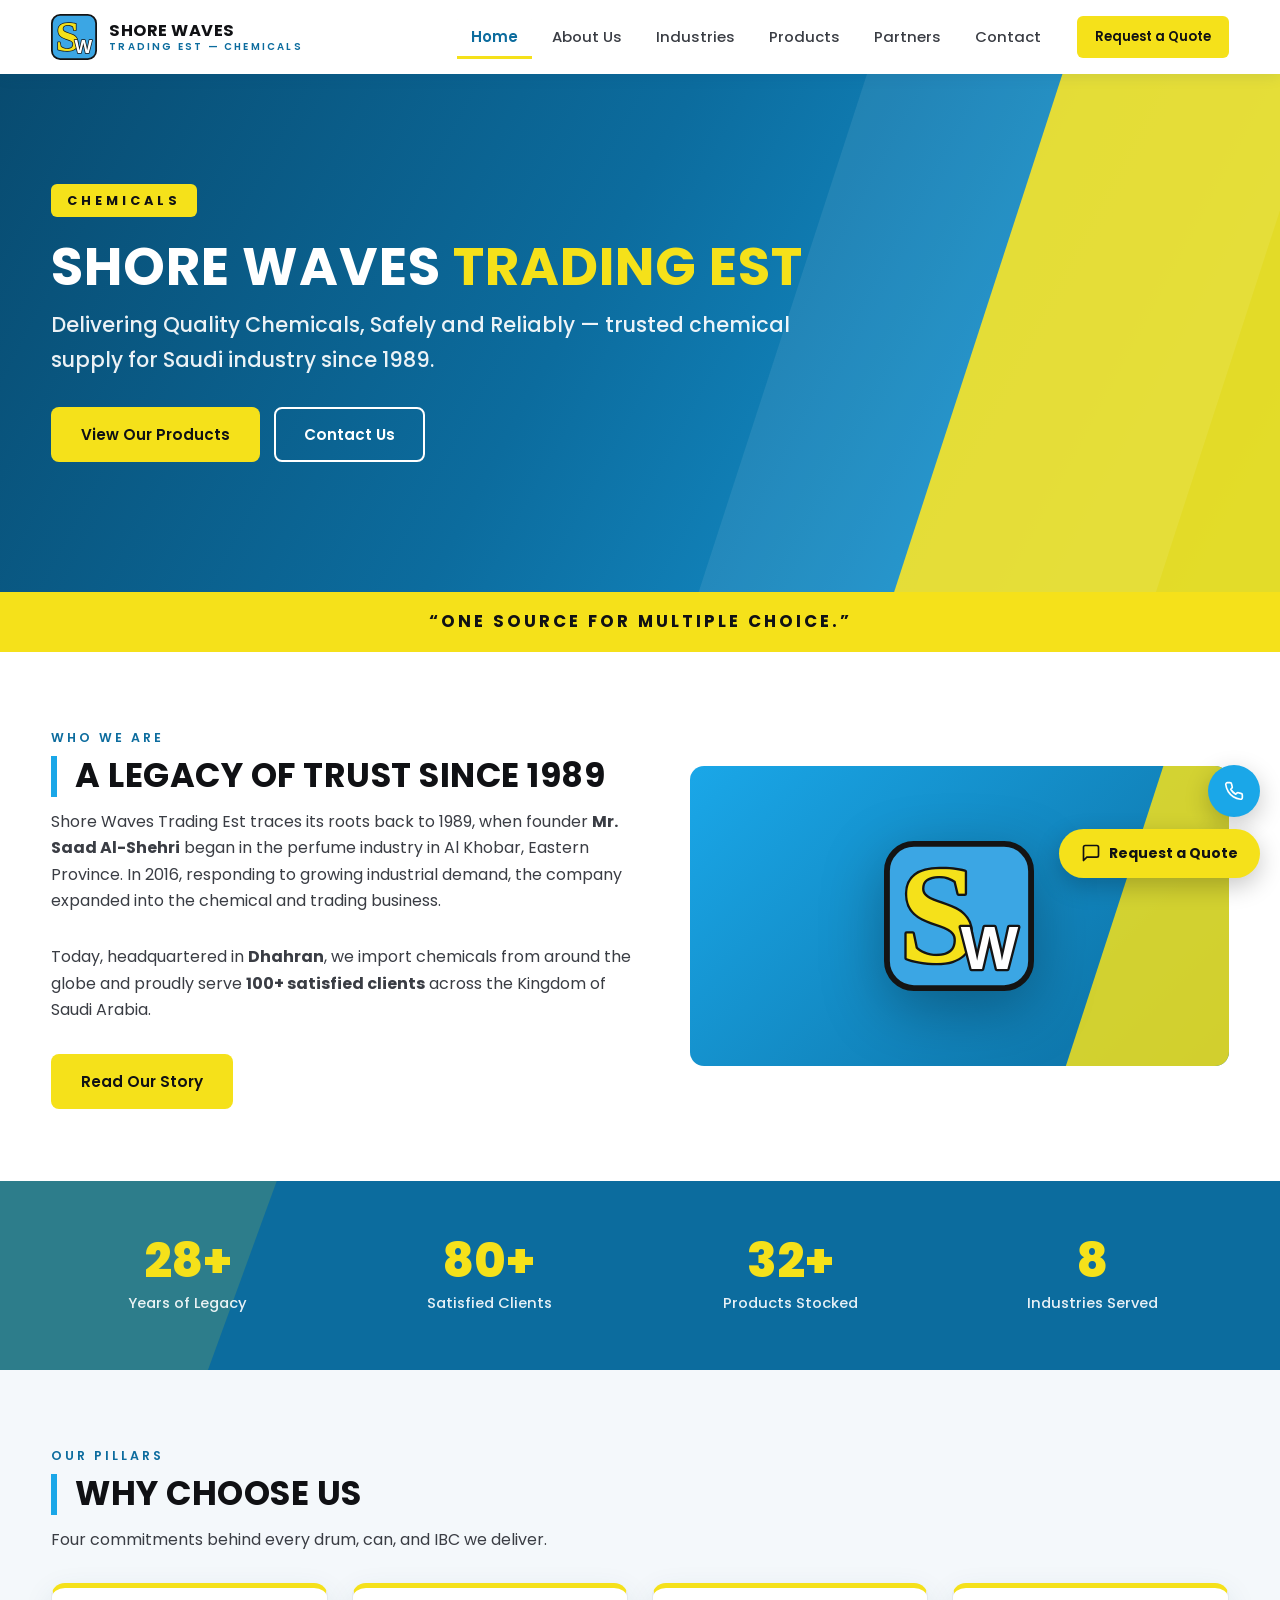
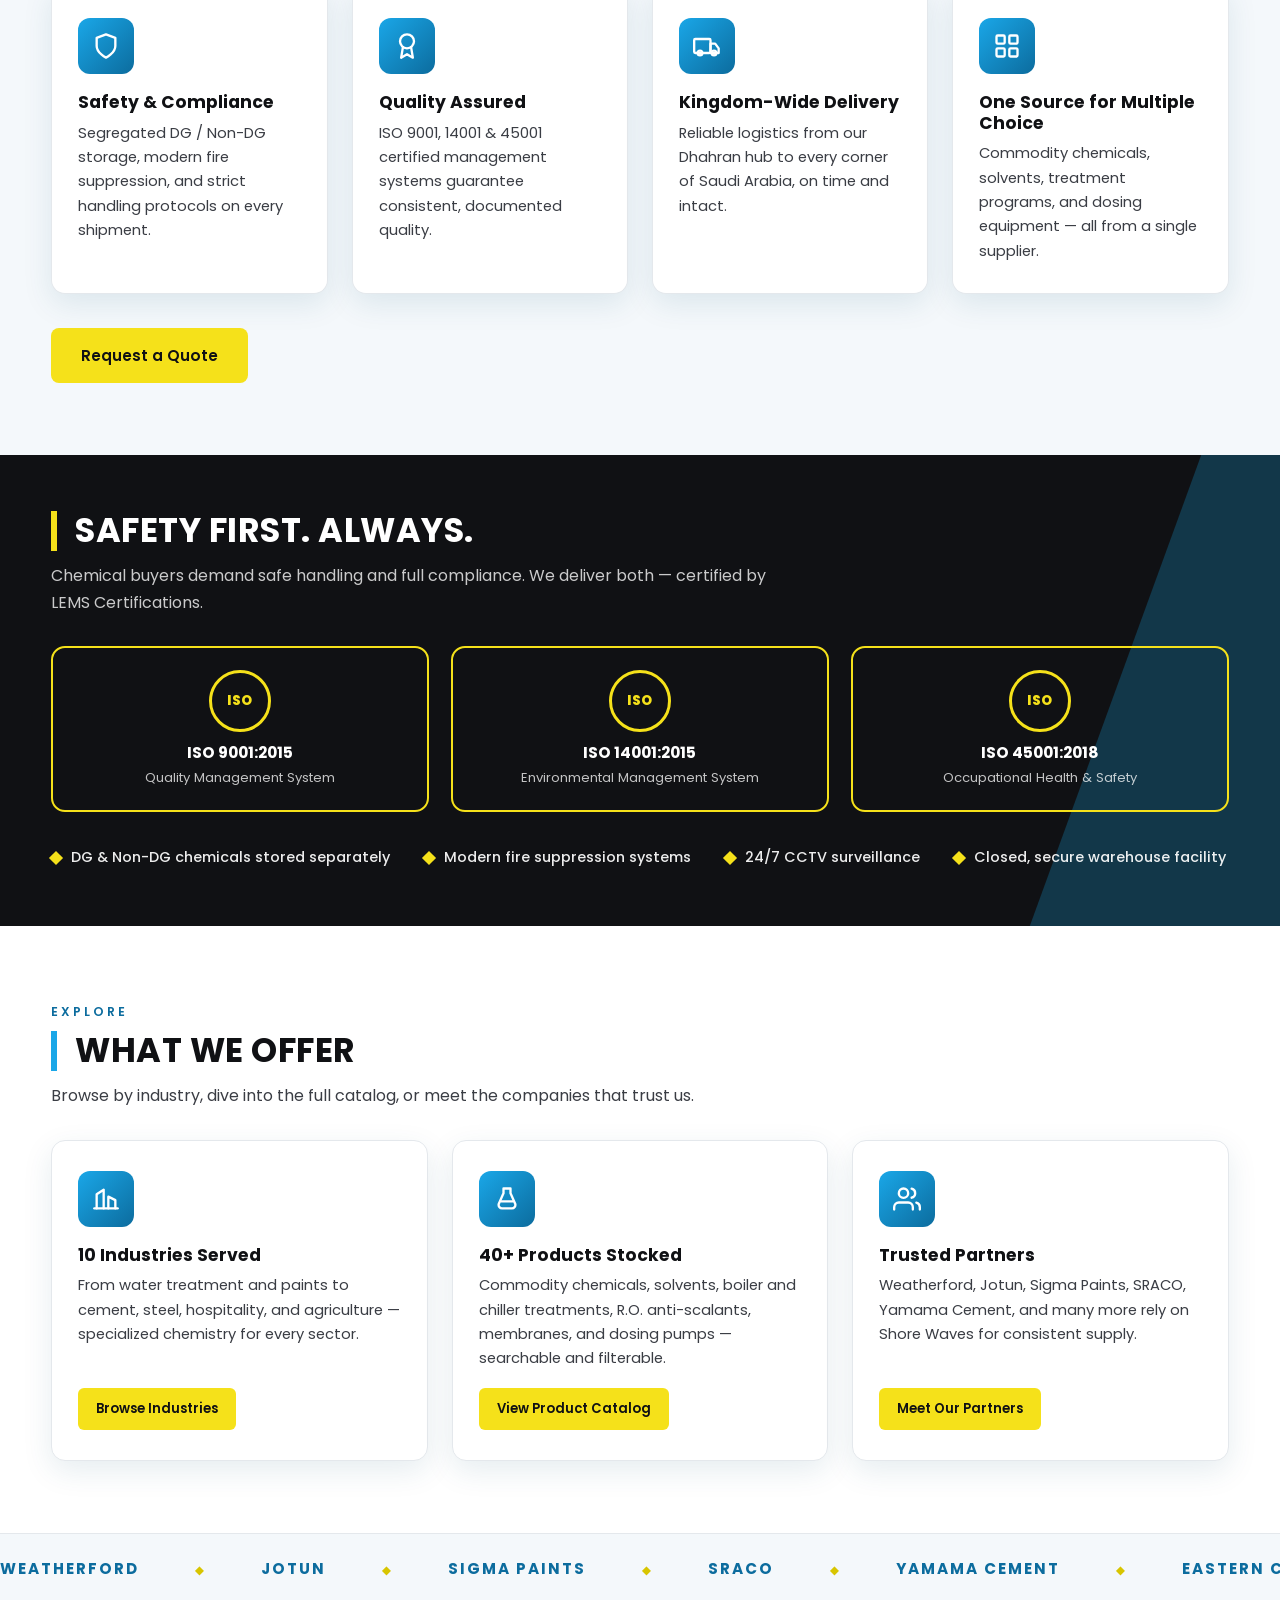
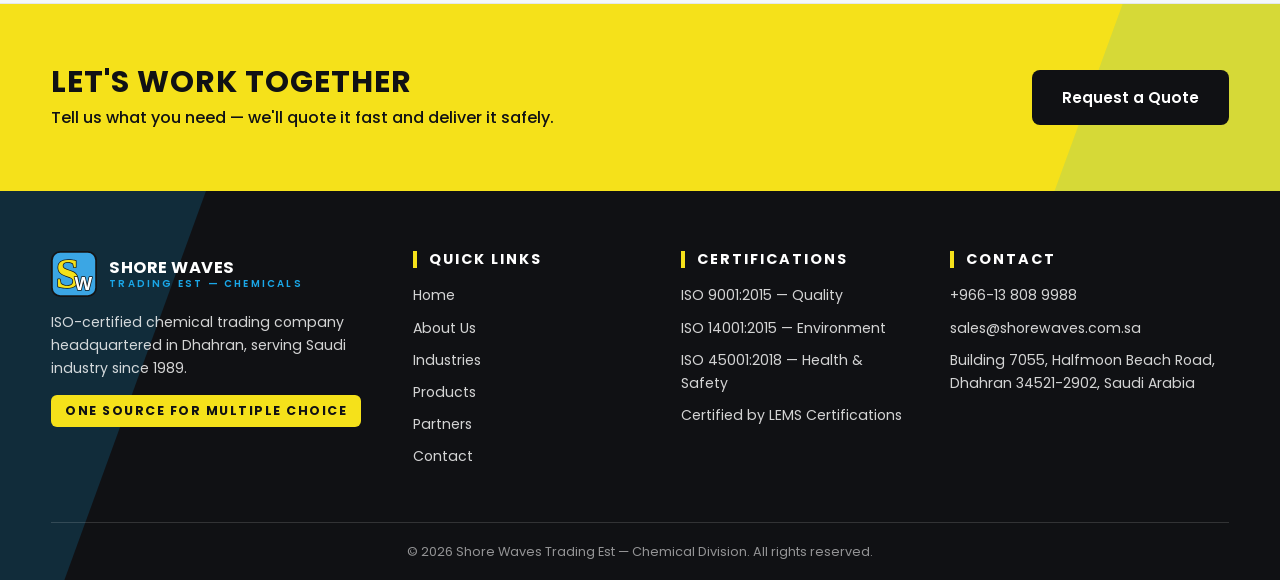
==== commit 551bd1b7: "Add brand SVG logo and real partner logos Recreate the official SW logo (blue rounded square, yellow" ====
--- a/index.html
+++ b/index.html
@@ -9,7 +9,7 @@
   <meta property="og:description" content="Delivering Quality Chemicals, Safely and Reliably. ISO-certified chemical supplier serving 100+ clients across the Kingdom of Saudi Arabia.">
   <meta property="og:type" content="website">
   <meta property="og:url" content="https://www.shorewaves.com.sa/">
-  <link rel="icon" href="data:image/svg+xml,%3Csvg xmlns='http://www.w3.org/2000/svg' viewBox='0 0 64 64'%3E%3Crect width='64' height='64' rx='14' fill='%231AA7E8'/%3E%3Ctext x='10' y='48' font-family='Arial' font-size='46' font-weight='800' fill='%23F5E11A'%3ES%3C/text%3E%3Ctext x='34' y='58' font-family='Arial' font-size='26' font-weight='800' fill='white'%3EW%3C/text%3E%3C/svg%3E">
+  <link rel="icon" type="image/svg+xml" href="assets/logo.svg">
   <link rel="preconnect" href="https://fonts.googleapis.com">
   <link rel="preconnect" href="https://fonts.gstatic.com" crossorigin>
   <link href="https://fonts.googleapis.com/css2?family=Poppins:wght@400;500;600;700;800&display=swap" rel="stylesheet">
@@ -21,7 +21,7 @@
   <header class="site-header">
     <div class="container nav-wrap">
       <a class="brand" href="index.html" aria-label="Shore Waves Trading Est — home">
-        <span class="brand-mark" aria-hidden="true"><span class="s">S</span><span class="w">W</span></span>
+        <img class="brand-logo" src="assets/logo.svg" alt="" width="46" height="46">
         <span class="brand-text">
           <strong>SHORE WAVES</strong>
           <small>Trading Est &mdash; Chemicals</small>
@@ -71,8 +71,8 @@
           <p class="section-lead">Today, headquartered in <strong>Dhahran</strong>, we import chemicals from around the globe and proudly serve <strong>100+ satisfied clients</strong> across the Kingdom of Saudi Arabia.</p>
           <a href="about.html" class="btn btn-accent">Read Our Story</a>
         </div>
-        <div class="split-visual reveal" aria-hidden="true">
-          <div class="big-mark"><span class="s">S</span><span class="w">W</span></div>
+        <div class="split-visual reveal">
+          <img class="big-logo" src="assets/logo.svg" alt="Shore Waves logo" width="150" height="150">
         </div>
       </div>
     </section>
@@ -233,7 +233,7 @@
       <div class="footer-grid">
         <div>
           <div class="footer-brand">
-            <span class="brand-mark" aria-hidden="true"><span class="s">S</span><span class="w">W</span></span>
+            <img class="brand-logo" src="assets/logo.svg" alt="" width="46" height="46">
             <span class="brand-text">
               <strong>SHORE WAVES</strong>
               <small>Trading Est &mdash; Chemicals</small>
--- a/css/style.css
+++ b/css/style.css
@@ -126,26 +126,7 @@
 
 .brand { display: flex; align-items: center; gap: 12px; }
 
-.brand-mark {
-  width: 46px; height: 46px; flex: none;
-  background: var(--blue);
-  border-radius: 11px;
-  position: relative;
-  display: grid; place-items: center;
-  overflow: hidden;
-}
-
-.brand-mark .s {
-  font-size: 1.9rem; font-weight: 800; color: var(--yellow);
-  line-height: 1; transform: translate(-3px, -1px);
-}
-
-.brand-mark .w {
-  position: absolute;
-  right: 4px; bottom: 2px;
-  font-size: 1.05rem; font-weight: 800; color: var(--white);
-  line-height: 1;
-}
+.brand-logo { width: 46px; height: 46px; flex: none; }
 
 .brand-text { display: flex; flex-direction: column; line-height: 1.15; }
 .brand-text strong { font-size: 1.02rem; font-weight: 700; color: var(--ink); letter-spacing: 0.5px; }
@@ -960,17 +941,11 @@
   transform: rotate(18deg);
 }
 
-.split-visual .big-mark {
-  position: relative;
-  width: 130px; height: 130px;
-  background: var(--blue-deep);
-  border-radius: 26px;
-  display: grid; place-items: center;
-  box-shadow: var(--shadow-lg);
-}
-
-.split-visual .big-mark .s { font-size: 4.4rem; font-weight: 800; color: var(--yellow); line-height: 1; transform: translate(-8px, -2px); }
-.split-visual .big-mark .w { position: absolute; right: 14px; bottom: 10px; font-size: 2.1rem; font-weight: 800; color: var(--white); line-height: 1; }
+.split-visual .big-logo {
+  position: relative;
+  width: 150px; height: 150px;
+  filter: drop-shadow(0 18px 30px rgba(0, 0, 0, 0.28));
+}
 
 /* ---------- Facilities list ---------- */
 .facility-list { display: grid; gap: 16px; margin-top: 10px; }
@@ -1004,19 +979,39 @@
   background: var(--white);
   border: 1px solid var(--line);
   border-radius: var(--radius);
-  min-height: 120px;
-  display: grid;
-  place-items: center;
+  min-height: 150px;
+  display: flex;
+  flex-direction: column;
+  align-items: center;
+  justify-content: center;
+  gap: 12px;
   text-align: center;
-  padding: 22px 18px;
+  padding: 24px 18px;
   font-weight: 700;
-  font-size: 1.02rem;
+  font-size: 0.95rem;
   color: var(--blue-deep);
   letter-spacing: 0.5px;
   box-shadow: var(--shadow);
   position: relative;
   overflow: hidden;
   transition: transform 0.2s, box-shadow 0.2s;
+}
+
+.partner-tile img {
+  max-height: 60px;
+  max-width: 80%;
+  width: auto;
+  object-fit: contain;
+}
+
+.partner-mono {
+  width: 60px; height: 60px; flex: none;
+  border-radius: 50%;
+  background: linear-gradient(135deg, var(--blue), var(--blue-deep));
+  color: var(--white);
+  display: grid; place-items: center;
+  font-size: 1.5rem;
+  font-weight: 800;
 }
 
 .partner-tile::after {
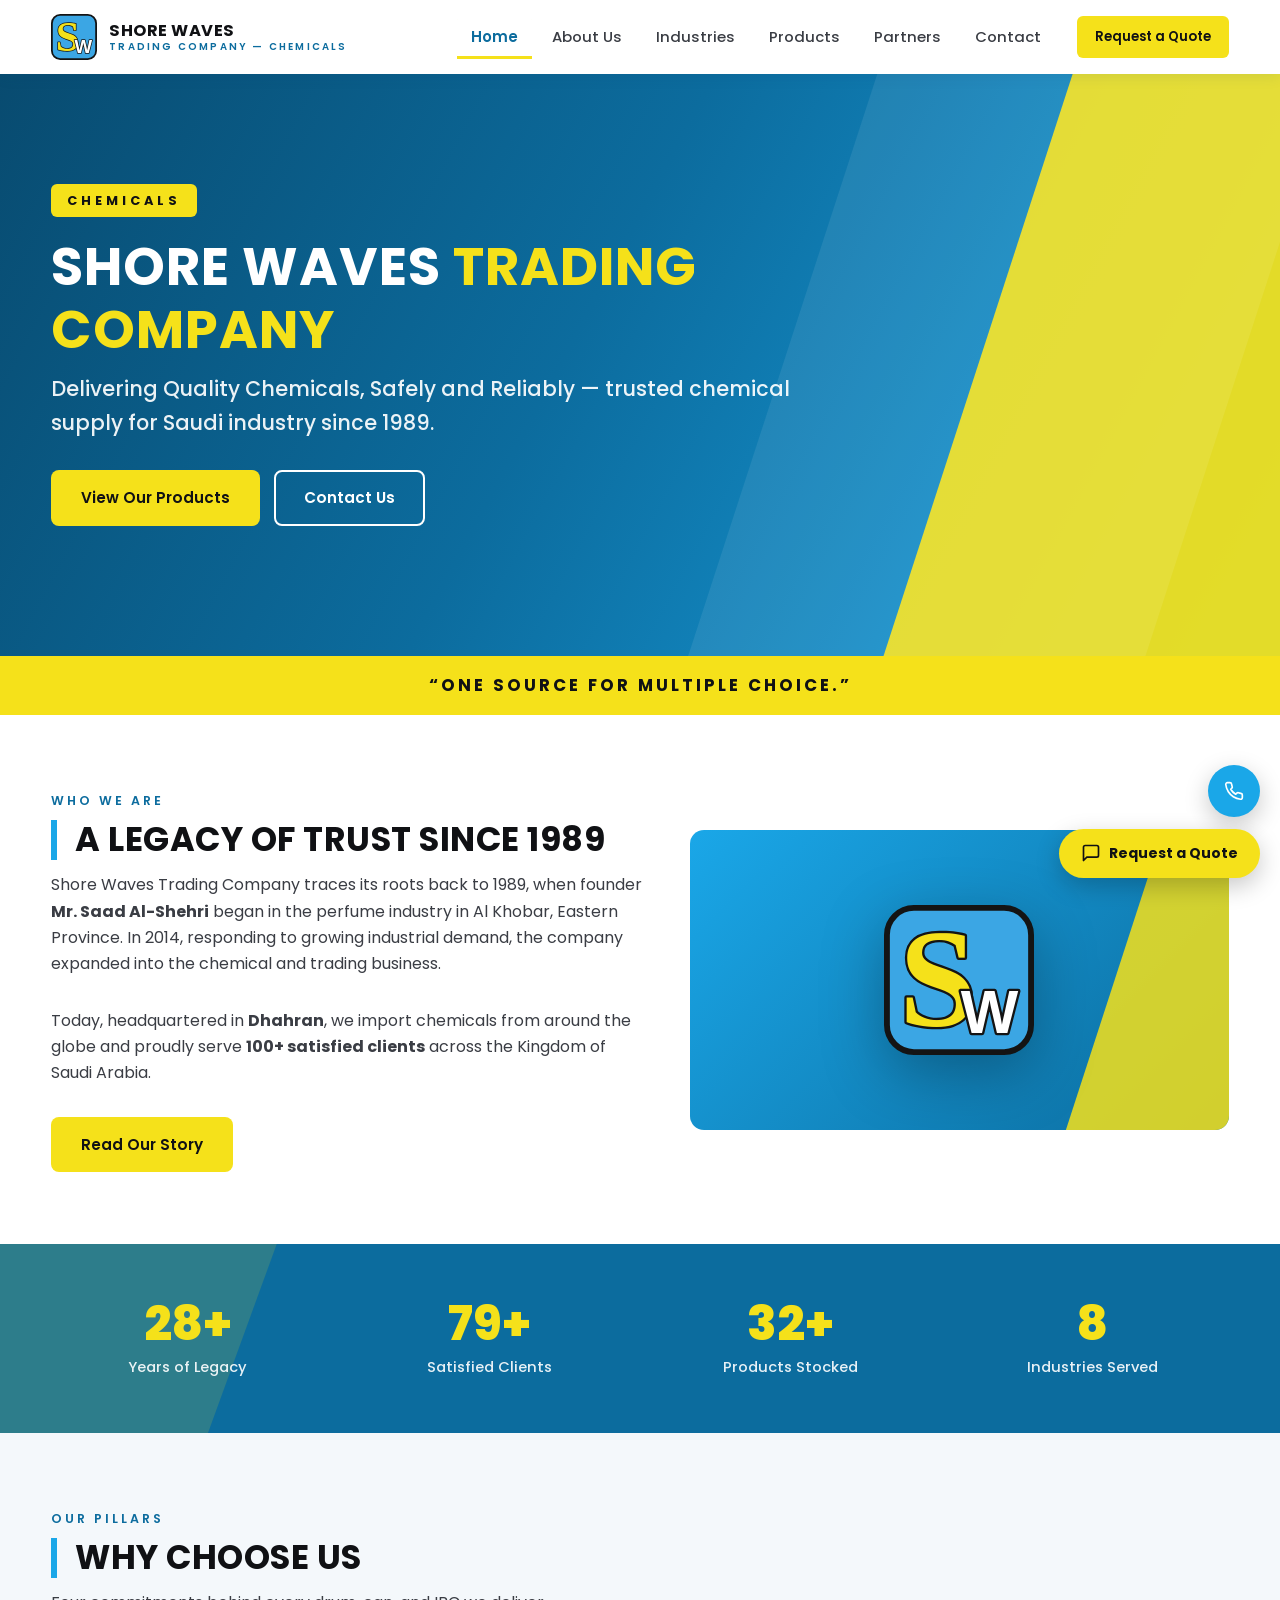
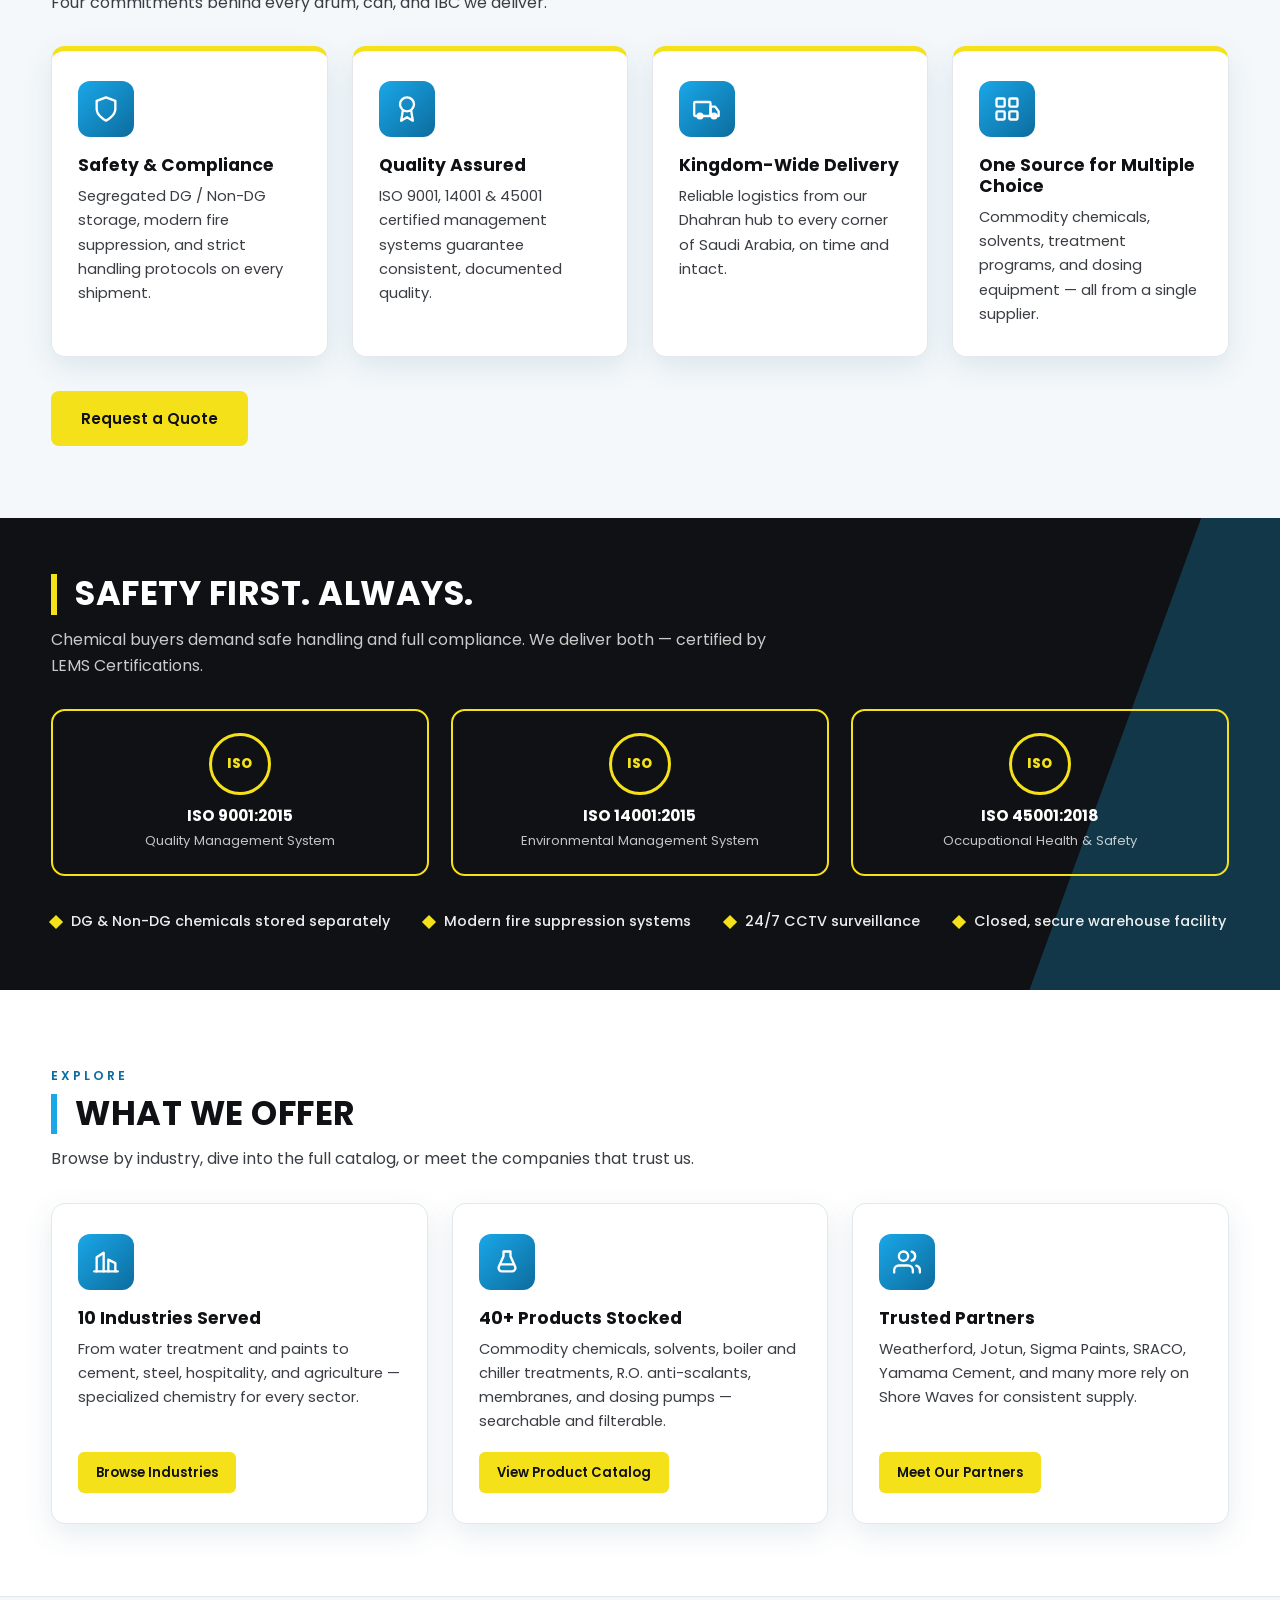
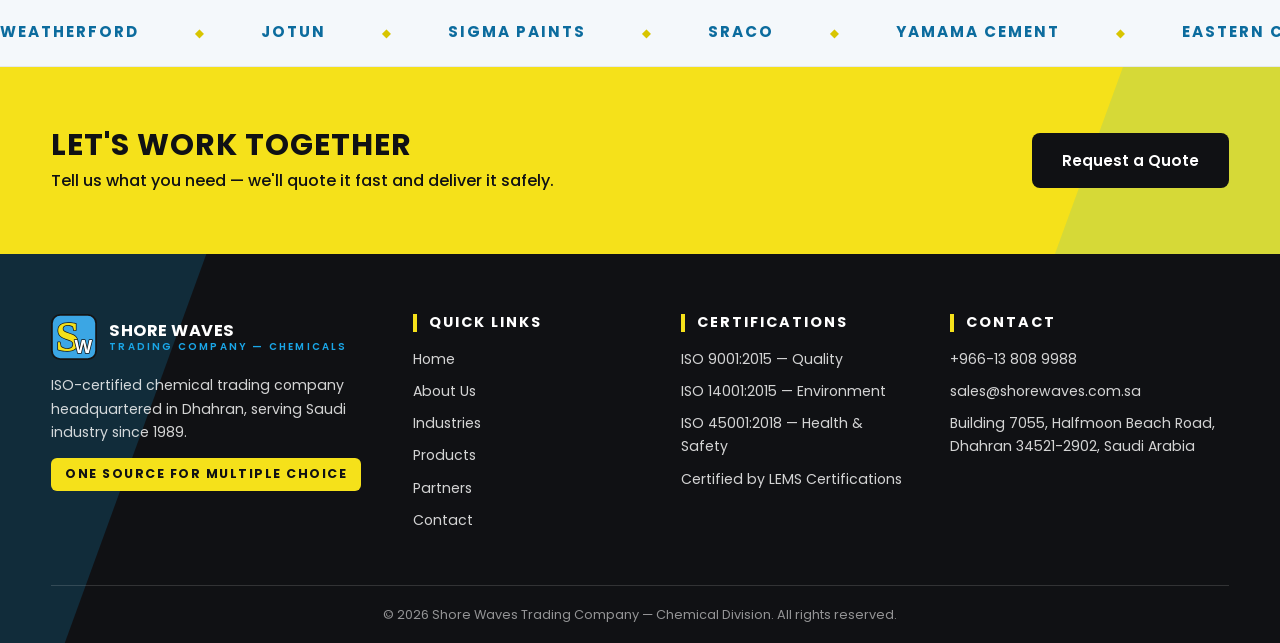
==== commit 93fd587e: "Rename to Shore Waves Trading Company; expansion year 2016 -> 2014" ====
--- a/index.html
+++ b/index.html
@@ -3,9 +3,9 @@
 <head>
   <meta charset="UTF-8">
   <meta name="viewport" content="width=device-width, initial-scale=1.0">
-  <title>Shore Waves Trading Est — Chemical Division | Trusted Chemical Supply for Saudi Industry</title>
-  <meta name="description" content="Shore Waves Trading Est, Dhahran — ISO-certified chemical trading company supplying commodity chemicals, solvents, and water treatment solutions across Saudi Arabia since 1989.">
-  <meta property="og:title" content="Shore Waves Trading Est — Chemical Division">
+  <title>Shore Waves Trading Company — Chemical Division | Trusted Chemical Supply for Saudi Industry</title>
+  <meta name="description" content="Shore Waves Trading Company, Dhahran — ISO-certified chemical trading company supplying commodity chemicals, solvents, and water treatment solutions across Saudi Arabia since 1989.">
+  <meta property="og:title" content="Shore Waves Trading Company — Chemical Division">
   <meta property="og:description" content="Delivering Quality Chemicals, Safely and Reliably. ISO-certified chemical supplier serving 100+ clients across the Kingdom of Saudi Arabia.">
   <meta property="og:type" content="website">
   <meta property="og:url" content="https://www.shorewaves.com.sa/">
@@ -20,11 +20,11 @@
 
   <header class="site-header">
     <div class="container nav-wrap">
-      <a class="brand" href="index.html" aria-label="Shore Waves Trading Est — home">
+      <a class="brand" href="index.html" aria-label="Shore Waves Trading Company — home">
         <img class="brand-logo" src="assets/logo.svg" alt="" width="46" height="46">
         <span class="brand-text">
           <strong>SHORE WAVES</strong>
-          <small>Trading Est &mdash; Chemicals</small>
+          <small>Trading Company &mdash; Chemicals</small>
         </span>
       </a>
       <nav id="site-nav" class="site-nav" aria-label="Main navigation">
@@ -49,7 +49,7 @@
     <section class="hero" aria-labelledby="hero-title">
       <div class="container">
         <span class="hero-badge">Chemicals</span>
-        <h1 id="hero-title">Shore Waves <span class="accent">Trading Est</span></h1>
+        <h1 id="hero-title">Shore Waves <span class="accent">Trading Company</span></h1>
         <p class="tagline">Delivering Quality Chemicals, Safely and Reliably &mdash; trusted chemical supply for Saudi industry since 1989.</p>
         <div class="hero-actions">
           <a href="products.html" class="btn btn-accent">View Our Products</a>
@@ -67,7 +67,7 @@
         <div class="reveal">
           <span class="section-kicker">Who We Are</span>
           <h2 id="intro-title" class="section-title">A Legacy of Trust Since 1989</h2>
-          <p class="section-lead">Shore Waves Trading Est traces its roots back to 1989, when founder <strong>Mr. Saad Al-Shehri</strong> began in the perfume industry in Al Khobar, Eastern Province. In 2016, responding to growing industrial demand, the company expanded into the chemical and trading business.</p>
+          <p class="section-lead">Shore Waves Trading Company traces its roots back to 1989, when founder <strong>Mr. Saad Al-Shehri</strong> began in the perfume industry in Al Khobar, Eastern Province. In 2014, responding to growing industrial demand, the company expanded into the chemical and trading business.</p>
           <p class="section-lead">Today, headquartered in <strong>Dhahran</strong>, we import chemicals from around the globe and proudly serve <strong>100+ satisfied clients</strong> across the Kingdom of Saudi Arabia.</p>
           <a href="about.html" class="btn btn-accent">Read Our Story</a>
         </div>
@@ -236,7 +236,7 @@
             <img class="brand-logo" src="assets/logo.svg" alt="" width="46" height="46">
             <span class="brand-text">
               <strong>SHORE WAVES</strong>
-              <small>Trading Est &mdash; Chemicals</small>
+              <small>Trading Company &mdash; Chemicals</small>
             </span>
           </div>
           <p>ISO-certified chemical trading company headquartered in Dhahran, serving Saudi industry since 1989.</p>
@@ -272,7 +272,7 @@
         </div>
       </div>
       <div class="footer-bottom">
-        &copy; <span id="footer-year">2026</span> Shore Waves Trading Est — Chemical Division. All rights reserved.
+        &copy; <span id="footer-year">2026</span> Shore Waves Trading Company — Chemical Division. All rights reserved.
       </div>
     </div>
   </footer>
--- a/css/style.css
+++ b/css/style.css
@@ -1,5 +1,5 @@
 /* ============================================================
-   Shore Waves Trading Est — Chemical Division
+   Shore Waves Trading Company — Chemical Division
    Brand: Sky Blue #1AA7E8 | Yellow #F5E11A | Black | White
    ============================================================ */
 
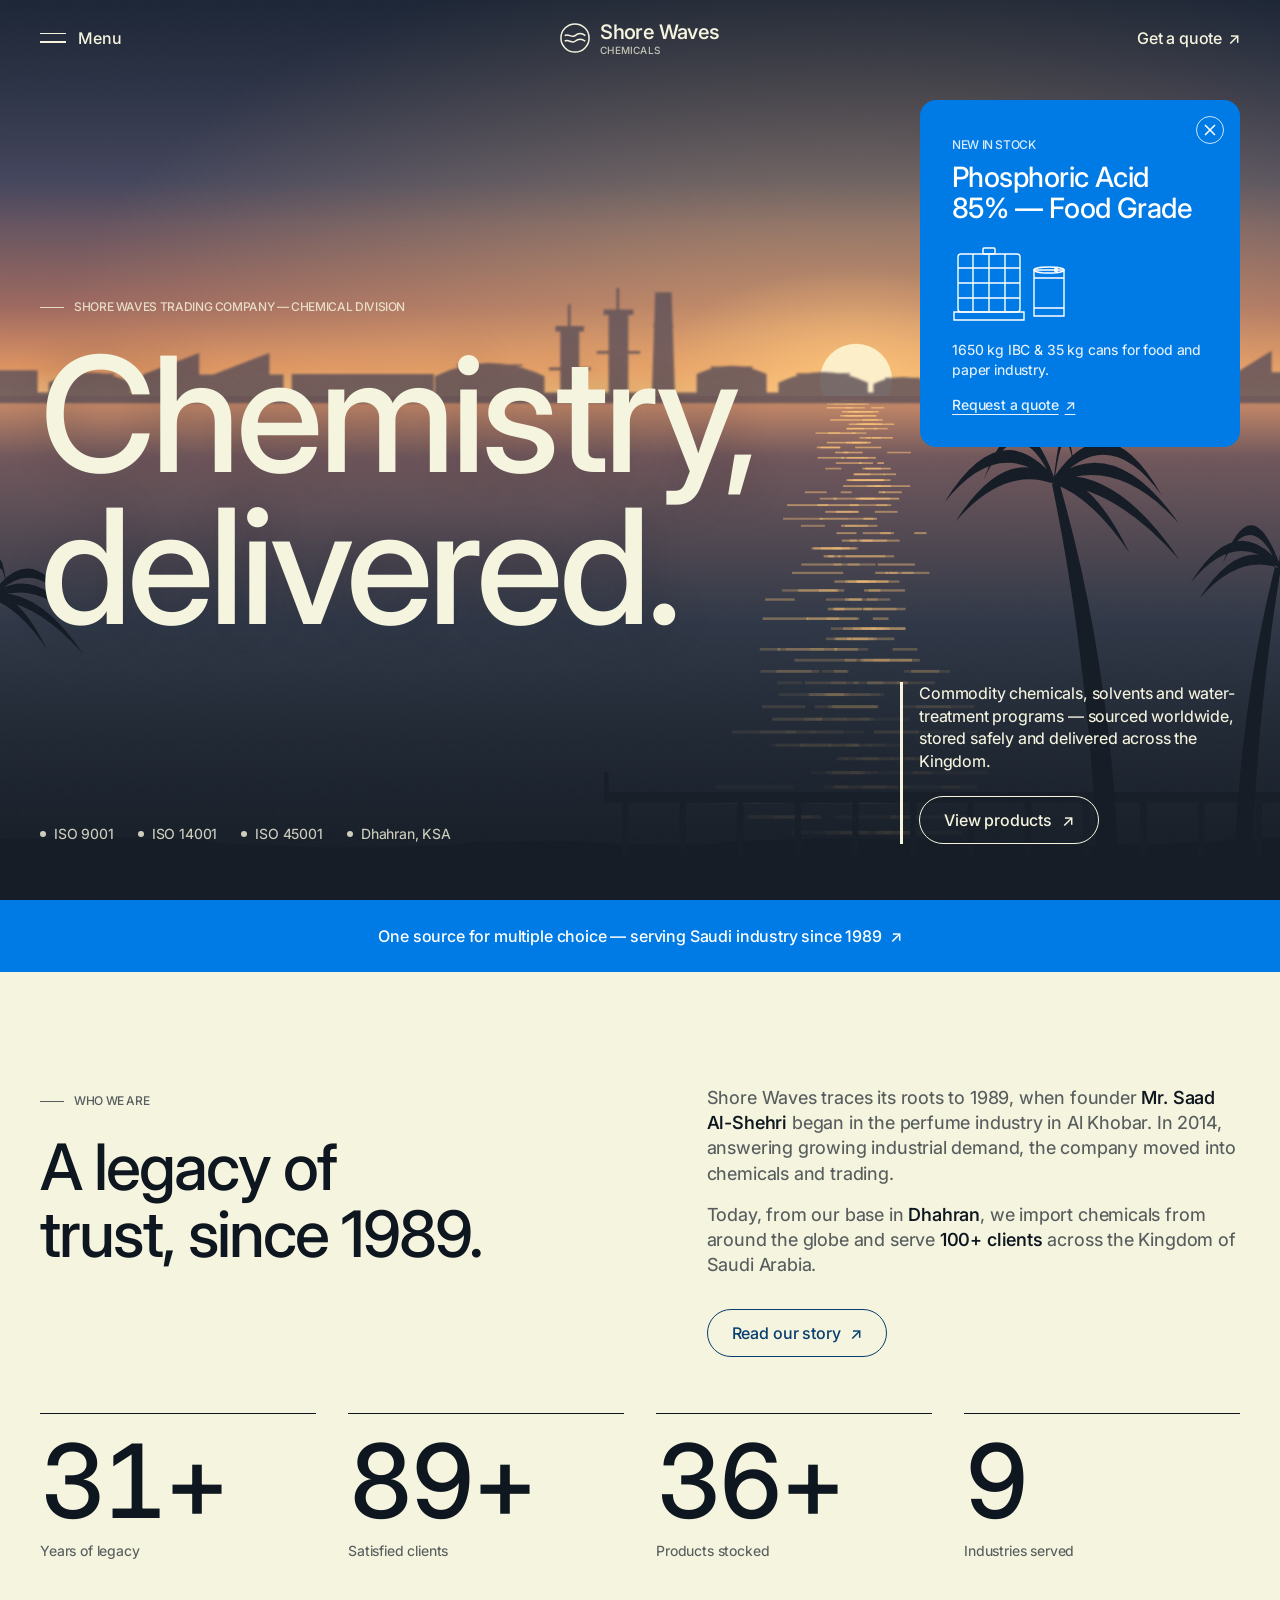
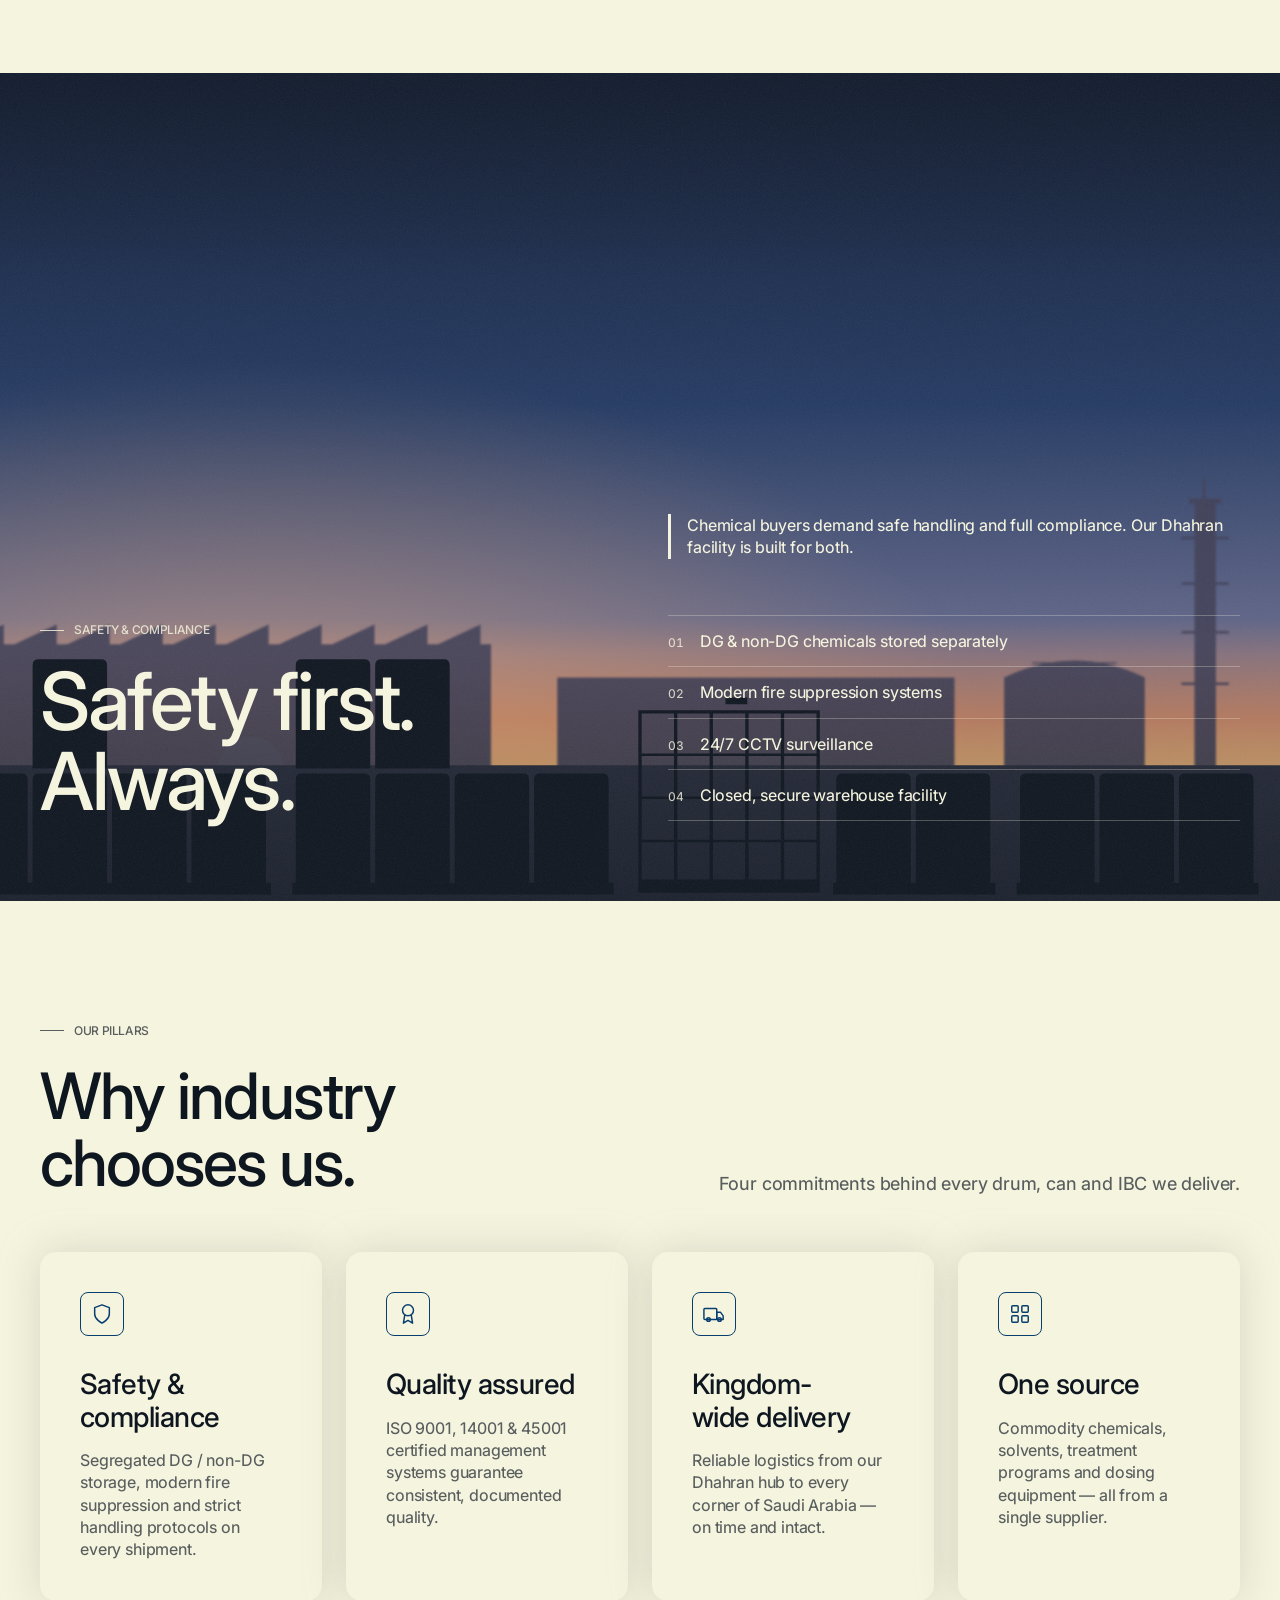
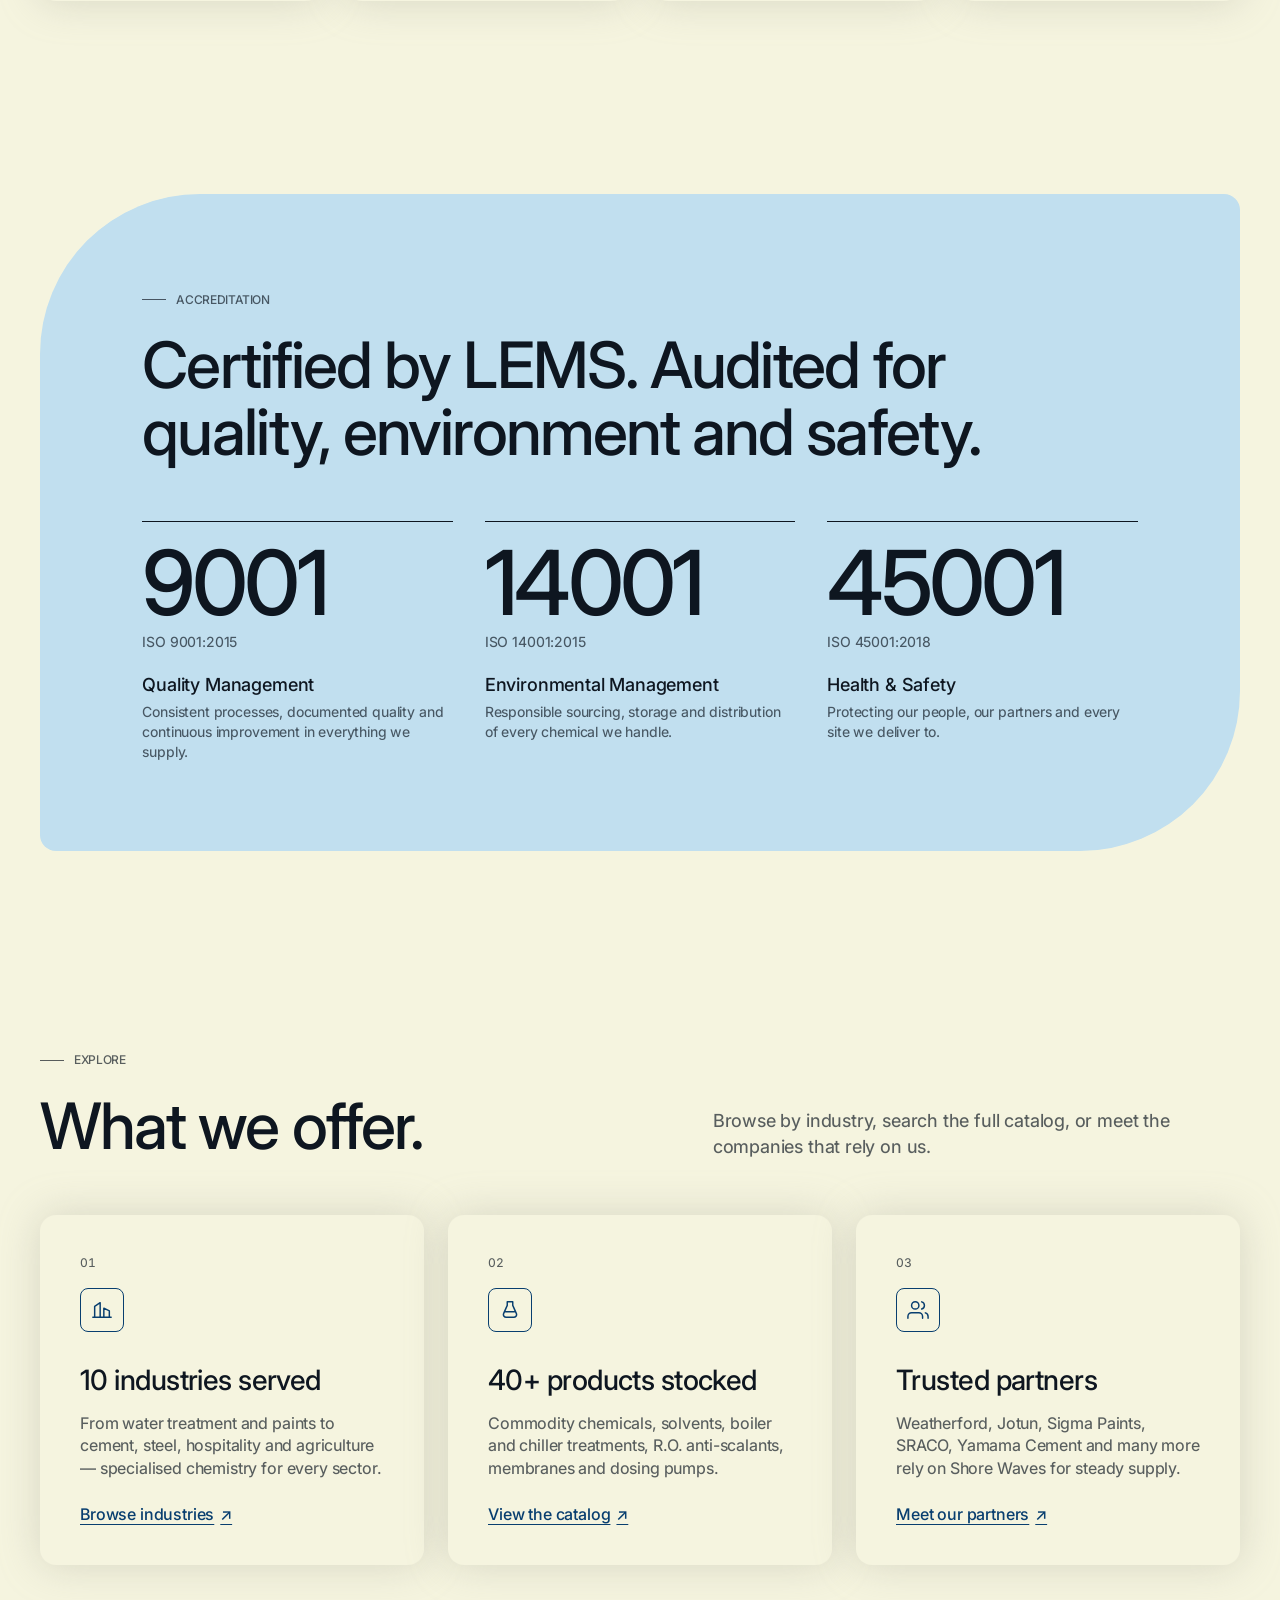
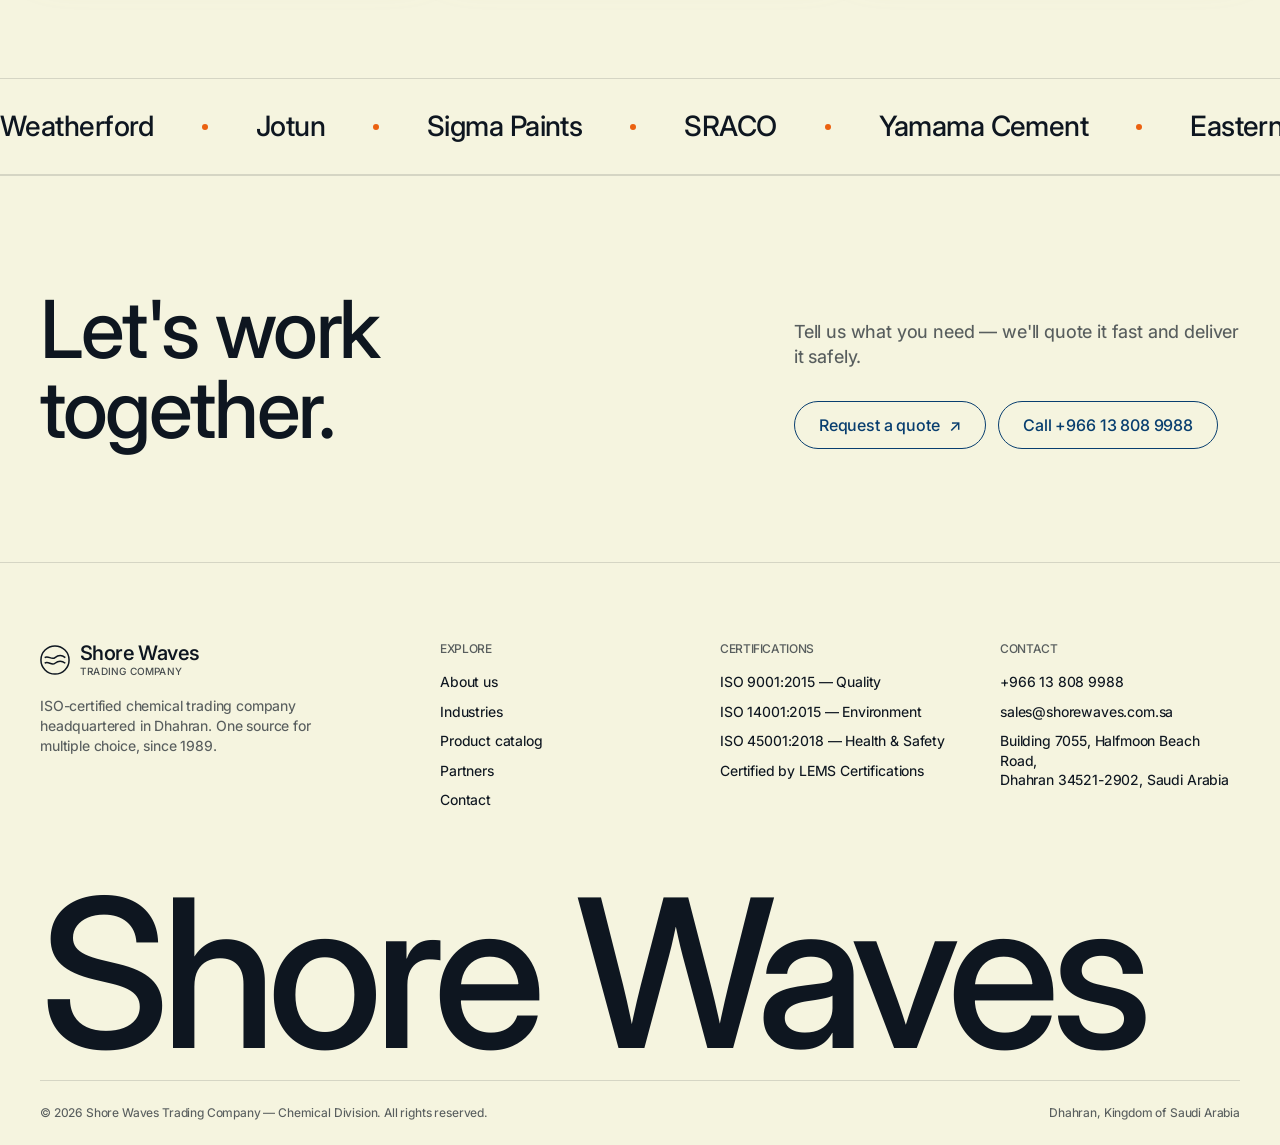
==== commit 4a1d2b07: "Redesign site in a cinematic editorial style - Parchment canvas with carbon-ink type, Inter at weigh" ====
--- a/index.html
+++ b/index.html
@@ -5,14 +5,15 @@
   <meta name="viewport" content="width=device-width, initial-scale=1.0">
   <title>Shore Waves Trading Company — Chemical Division | Trusted Chemical Supply for Saudi Industry</title>
   <meta name="description" content="Shore Waves Trading Company, Dhahran — ISO-certified chemical trading company supplying commodity chemicals, solvents, and water treatment solutions across Saudi Arabia since 1989.">
+  <meta name="theme-color" content="#f5f4df">
   <meta property="og:title" content="Shore Waves Trading Company — Chemical Division">
   <meta property="og:description" content="Delivering Quality Chemicals, Safely and Reliably. ISO-certified chemical supplier serving 100+ clients across the Kingdom of Saudi Arabia.">
   <meta property="og:type" content="website">
   <meta property="og:url" content="https://www.shorewaves.com.sa/">
-  <link rel="icon" type="image/svg+xml" href="assets/logo.svg">
+  <link rel="icon" type="image/svg+xml" href="assets/mark.svg">
   <link rel="preconnect" href="https://fonts.googleapis.com">
   <link rel="preconnect" href="https://fonts.gstatic.com" crossorigin>
-  <link href="https://fonts.googleapis.com/css2?family=Poppins:wght@400;500;600;700;800&display=swap" rel="stylesheet">
+  <link href="https://fonts.googleapis.com/css2?family=Inter:opsz,wght@14..32,400..600&display=swap" rel="stylesheet">
   <link rel="stylesheet" href="css/style.css">
 </head>
 <body>
@@ -20,194 +21,218 @@
 
   <header class="site-header">
     <div class="container nav-wrap">
+      <button class="nav-toggle" aria-expanded="false" aria-controls="site-nav">
+        <span class="bars" aria-hidden="true"><span></span><span></span></span>
+        <span class="label">Menu</span>
+        <span class="sr-only">Toggle navigation menu</span>
+      </button>
       <a class="brand" href="index.html" aria-label="Shore Waves Trading Company — home">
-        <img class="brand-logo" src="assets/logo.svg" alt="" width="46" height="46">
-        <span class="brand-text">
-          <strong>SHORE WAVES</strong>
-          <small>Trading Company &mdash; Chemicals</small>
-        </span>
+        <svg class="brand-mark" viewBox="0 0 32 32" fill="none" stroke="currentColor" stroke-width="1.6" aria-hidden="true"><circle cx="16" cy="16" r="15"/><path d="M5 13.5c3.7-3 7.3 3 11 0s7.3-3 11 0"/><path d="M5 19.5c3.7-3 7.3 3 11 0s7.3-3 11 0"/></svg>
+        <span class="brand-word">Shore Waves<small>Chemicals</small></span>
       </a>
-      <nav id="site-nav" class="site-nav" aria-label="Main navigation">
-        <ul>
-          <li><a href="index.html" class="active" aria-current="page">Home</a></li>
-          <li><a href="about.html">About Us</a></li>
-          <li><a href="industries.html">Industries</a></li>
-          <li><a href="products.html">Products</a></li>
-          <li><a href="partners.html">Partners</a></li>
-          <li><a href="contact.html">Contact</a></li>
+      <a class="nav-link" href="contact.html"><span class="label">Get a quote</span><span class="label-short">Quote</span> <span aria-hidden="true">&#8599;</span></a>
+    </div>
+    <nav id="site-nav" class="site-nav" aria-label="Main navigation">
+      <div class="container menu-grid">
+        <ul class="menu-links">
+            <li><a href="index.html" aria-current="page">Home<span>01</span></a></li>
+            <li><a href="about.html">About<span>02</span></a></li>
+            <li><a href="industries.html">Industries<span>03</span></a></li>
+            <li><a href="products.html">Products<span>04</span></a></li>
+            <li><a href="partners.html">Partners<span>05</span></a></li>
+            <li><a href="contact.html">Contact<span>06</span></a></li>
         </ul>
-      </nav>
-      <a href="contact.html" class="btn btn-accent btn-sm nav-cta">Request a Quote</a>
-      <button class="nav-toggle" aria-expanded="false" aria-controls="site-nav" aria-label="Toggle navigation menu">
-        <span></span><span></span><span></span>
-      </button>
-    </div>
+        <div class="menu-aside">
+          <p>ISO-certified chemical trading, Dhahran. Serving Saudi industry since 1989.</p>
+          <p><a href="tel:+966138089988">+966 13 808 9988</a><br><a href="mailto:sales@shorewaves.com.sa">sales@shorewaves.com.sa</a></p>
+          <a href="contact.html" class="btn">Request a quote <span class="arrow" aria-hidden="true">&#8599;</span></a>
+        </div>
+      </div>
+    </nav>
   </header>
 
   <main id="main">
-    <!-- Hero -->
     <section class="hero" aria-labelledby="hero-title">
-      <div class="container">
-        <span class="hero-badge">Chemicals</span>
-        <h1 id="hero-title">Shore Waves <span class="accent">Trading Company</span></h1>
-        <p class="tagline">Delivering Quality Chemicals, Safely and Reliably &mdash; trusted chemical supply for Saudi industry since 1989.</p>
-        <div class="hero-actions">
-          <a href="products.html" class="btn btn-accent">View Our Products</a>
-          <a href="contact.html" class="btn btn-outline-white">Contact Us</a>
-        </div>
-      </div>
-    </section>
-
-    <!-- Motto banner -->
-    <div class="motto-banner" role="note">&ldquo;One Source for Multiple Choice.&rdquo;</div>
-
-    <!-- Intro -->
-    <section aria-labelledby="intro-title">
+      <img class="hero-media" src="assets/scenes/coast.svg" alt="Golden-hour view across the Arabian Gulf toward an industrial shoreline, palms in the foreground">
+
+      <aside class="promo-card" id="promo-card" aria-label="New in stock">
+        <button class="promo-close" type="button" aria-label="Dismiss announcement">
+          <svg viewBox="0 0 12 12" fill="none" stroke-width="1.5" aria-hidden="true"><path d="M1 1l10 10M11 1L1 11"/></svg>
+        </button>
+        <span class="promo-kicker">New in stock</span>
+        <h2>Phosphoric Acid 85% — Food Grade</h2>
+        <svg class="promo-art" viewBox="0 0 120 84" fill="none" stroke="#fff" stroke-width="1.4" aria-hidden="true">
+          <rect x="6" y="14" width="62" height="58" rx="3"/><path d="M6 28h62M6 43h62M6 58h62M21 14v58M37 14v58M53 14v58"/>
+          <rect x="31" y="8" width="12" height="6" rx="1"/><path d="M2 72h70v8H2z"/>
+          <path d="M82 30h30v46H82z"/><path d="M82 38h30M82 68h30"/><ellipse cx="97" cy="30" rx="15" ry="3"/><circle cx="104" cy="30" r="1.5"/>
+        </svg>
+        <p>1650 kg IBC &amp; 35 kg cans for food and paper industry.</p>
+        <p style="margin-top:16px"><a class="promo-link" href="contact.html?product=Phosphoric%20Acid%2085%25%20Food%20Grade">Request a quote <span aria-hidden="true">&#8599;</span></a></p>
+      </aside>
+
+      <div class="container hero-inner">
+        <span class="kicker">Shore Waves Trading Company — Chemical Division</span>
+        <h1 id="hero-title" class="display">Chemistry, delivered.</h1>
+        <div class="hero-foot">
+          <div class="hero-meta" aria-label="Certifications">
+            <span>ISO 9001</span><span>ISO 14001</span><span>ISO 45001</span><span>Dhahran, KSA</span>
+          </div>
+          <div class="caption-block">
+            <p>Commodity chemicals, solvents and water-treatment programs — sourced worldwide, stored safely and delivered across the Kingdom.</p>
+            <div class="btn-row">
+              <a href="products.html" class="btn btn-light">View products <span class="arrow" aria-hidden="true">&#8599;</span></a>
+            </div>
+          </div>
+        </div>
+      </div>
+    </section>
+
+    <div class="band" role="note"><a href="about.html">One source for multiple choice — serving Saudi industry since 1989 <span aria-hidden="true">&#8599;</span></a></div>
+
+    <section class="section" aria-labelledby="intro-title">
       <div class="container split">
         <div class="reveal">
-          <span class="section-kicker">Who We Are</span>
-          <h2 id="intro-title" class="section-title">A Legacy of Trust Since 1989</h2>
-          <p class="section-lead">Shore Waves Trading Company traces its roots back to 1989, when founder <strong>Mr. Saad Al-Shehri</strong> began in the perfume industry in Al Khobar, Eastern Province. In 2014, responding to growing industrial demand, the company expanded into the chemical and trading business.</p>
-          <p class="section-lead">Today, headquartered in <strong>Dhahran</strong>, we import chemicals from around the globe and proudly serve <strong>100+ satisfied clients</strong> across the Kingdom of Saudi Arabia.</p>
-          <a href="about.html" class="btn btn-accent">Read Our Story</a>
-        </div>
-        <div class="split-visual reveal">
-          <img class="big-logo" src="assets/logo.svg" alt="Shore Waves logo" width="150" height="150">
-        </div>
-      </div>
-    </section>
-
-    <!-- Stats counters -->
-    <section class="stats" aria-label="Company statistics">
+          <span class="kicker">Who we are</span>
+          <h2 id="intro-title" class="heading">A legacy of trust, since 1989.</h2>
+        </div>
+        <div class="reveal">
+          <p class="lead">Shore Waves traces its roots to 1989, when founder <strong>Mr. Saad Al-Shehri</strong> began in the perfume industry in Al Khobar. In 2014, answering growing industrial demand, the company moved into chemicals and trading.</p>
+          <p class="lead">Today, from our base in <strong>Dhahran</strong>, we import chemicals from around the globe and serve <strong>100+ clients</strong> across the Kingdom of Saudi Arabia.</p>
+          <div class="btn-row"><a href="about.html" class="btn">Read our story <span class="arrow" aria-hidden="true">&#8599;</span></a></div>
+        </div>
+      </div>
+
+      <div class="container mt-56">
+        <div class="stats-grid" aria-label="Company statistics">
+          <div class="stat reveal"><div class="stat-num" data-target="35" data-suffix="+">35+</div><div class="stat-label">Years of legacy</div></div>
+          <div class="stat reveal"><div class="stat-num" data-target="100" data-suffix="+">100+</div><div class="stat-label">Satisfied clients</div></div>
+          <div class="stat reveal"><div class="stat-num" data-target="40" data-suffix="+">40+</div><div class="stat-label">Products stocked</div></div>
+          <div class="stat reveal"><div class="stat-num" data-target="10" data-suffix="">10</div><div class="stat-label">Industries served</div></div>
+        </div>
+      </div>
+    </section>
+
+    <section class="photo-band" aria-labelledby="safety-title">
+      <img class="hero-media" src="assets/scenes/depot.svg" alt="Drums and IBC containers silhouetted at a chemical depot at dusk">
       <div class="container">
-        <div class="stats-grid">
-          <div class="reveal">
-            <div class="stat-num" data-target="35" data-suffix="+">0</div>
-            <div class="stat-label">Years of Legacy</div>
-          </div>
-          <div class="reveal">
-            <div class="stat-num" data-target="100" data-suffix="+">0</div>
-            <div class="stat-label">Satisfied Clients</div>
-          </div>
-          <div class="reveal">
-            <div class="stat-num" data-target="40" data-suffix="+">0</div>
-            <div class="stat-label">Products Stocked</div>
-          </div>
-          <div class="reveal">
-            <div class="stat-num" data-target="10" data-suffix="">0</div>
-            <div class="stat-label">Industries Served</div>
-          </div>
-        </div>
-      </div>
-    </section>
-
-    <!-- Why Choose Us -->
-    <section class="section-soft" aria-labelledby="why-title">
+        <div class="photo-band-grid">
+          <div>
+            <span class="kicker" style="color:var(--cream-80)">Safety &amp; compliance</span>
+            <h2 id="safety-title" class="heading-lg">Safety first. Always.</h2>
+          </div>
+          <div>
+            <div class="caption-block" style="max-width:none">
+              <p>Chemical buyers demand safe handling and full compliance. Our Dhahran facility is built for both.</p>
+            </div>
+            <ul class="fact-list mt-56">
+              <li><span class="n">01</span> DG &amp; non-DG chemicals stored separately</li>
+              <li><span class="n">02</span> Modern fire suppression systems</li>
+              <li><span class="n">03</span> 24/7 CCTV surveillance</li>
+              <li><span class="n">04</span> Closed, secure warehouse facility</li>
+            </ul>
+          </div>
+        </div>
+      </div>
+    </section>
+
+    <section class="section" aria-labelledby="why-title">
       <div class="container">
-        <span class="section-kicker">Our Pillars</span>
-        <h2 id="why-title" class="section-title">Why Choose Us</h2>
-        <p class="section-lead">Four commitments behind every drum, can, and IBC we deliver.</p>
+        <div class="section-head">
+          <div>
+            <span class="kicker">Our pillars</span>
+            <h2 id="why-title" class="heading">Why industry chooses us.</h2>
+          </div>
+          <p class="lead">Four commitments behind every drum, can and IBC we deliver.</p>
+        </div>
         <div class="card-grid cols-4">
-          <article class="card accent-top reveal">
-            <div class="card-icon" aria-hidden="true">
-              <svg viewBox="0 0 24 24" fill="none" stroke-width="2" stroke-linecap="round" stroke-linejoin="round"><path d="M12 22s8-4 8-10V5l-8-3-8 3v7c0 6 8 10 8 10z"/></svg>
-            </div>
-            <h3>Safety &amp; Compliance</h3>
-            <p>Segregated DG / Non-DG storage, modern fire suppression, and strict handling protocols on every shipment.</p>
-          </article>
-          <article class="card accent-top reveal">
-            <div class="card-icon" aria-hidden="true">
-              <svg viewBox="0 0 24 24" fill="none" stroke-width="2" stroke-linecap="round" stroke-linejoin="round"><circle cx="12" cy="8" r="6"/><path d="M15.5 13l1.5 9-5-3-5 3 1.5-9"/></svg>
-            </div>
-            <h3>Quality Assured</h3>
+          <article class="card reveal">
+            <span class="icon-btn" aria-hidden="true"><svg viewBox="0 0 24 24" fill="none" stroke-width="1.6" stroke-linecap="round" stroke-linejoin="round"><path d="M12 22s8-4 8-10V5l-8-3-8 3v7c0 6 8 10 8 10z"/></svg></span>
+            <h3>Safety &amp; compliance</h3>
+            <p>Segregated DG / non-DG storage, modern fire suppression and strict handling protocols on every shipment.</p>
+          </article>
+          <article class="card reveal">
+            <span class="icon-btn" aria-hidden="true"><svg viewBox="0 0 24 24" fill="none" stroke-width="1.6" stroke-linecap="round" stroke-linejoin="round"><circle cx="12" cy="8" r="6"/><path d="M15.5 13l1.5 9-5-3-5 3 1.5-9"/></svg></span>
+            <h3>Quality assured</h3>
             <p>ISO 9001, 14001 &amp; 45001 certified management systems guarantee consistent, documented quality.</p>
           </article>
-          <article class="card accent-top reveal">
-            <div class="card-icon" aria-hidden="true">
-              <svg viewBox="0 0 24 24" fill="none" stroke-width="2" stroke-linecap="round" stroke-linejoin="round"><rect x="1" y="6" width="14" height="12" rx="1"/><path d="M15 10h4l3 4v4h-7z"/><circle cx="6" cy="18" r="2"/><circle cx="18" cy="18" r="2"/></svg>
-            </div>
-            <h3>Kingdom-Wide Delivery</h3>
-            <p>Reliable logistics from our Dhahran hub to every corner of Saudi Arabia, on time and intact.</p>
-          </article>
-          <article class="card accent-top reveal">
-            <div class="card-icon" aria-hidden="true">
-              <svg viewBox="0 0 24 24" fill="none" stroke-width="2" stroke-linecap="round" stroke-linejoin="round"><rect x="3" y="3" width="7" height="7" rx="1"/><rect x="14" y="3" width="7" height="7" rx="1"/><rect x="3" y="14" width="7" height="7" rx="1"/><rect x="14" y="14" width="7" height="7" rx="1"/></svg>
-            </div>
-            <h3>One Source for Multiple Choice</h3>
-            <p>Commodity chemicals, solvents, treatment programs, and dosing equipment — all from a single supplier.</p>
-          </article>
-        </div>
-        <p style="margin-top:34px;"><a href="contact.html" class="btn btn-accent">Request a Quote</a></p>
-      </div>
-    </section>
-
-    <!-- Trust strip -->
-    <section class="trust" aria-labelledby="trust-title">
+          <article class="card reveal">
+            <span class="icon-btn" aria-hidden="true"><svg viewBox="0 0 24 24" fill="none" stroke-width="1.6" stroke-linecap="round" stroke-linejoin="round"><rect x="1" y="6" width="14" height="12" rx="1"/><path d="M15 10h4l3 4v4h-7z"/><circle cx="6" cy="18" r="2"/><circle cx="18" cy="18" r="2"/></svg></span>
+            <h3>Kingdom-wide delivery</h3>
+            <p>Reliable logistics from our Dhahran hub to every corner of Saudi Arabia — on time and intact.</p>
+          </article>
+          <article class="card reveal">
+            <span class="icon-btn" aria-hidden="true"><svg viewBox="0 0 24 24" fill="none" stroke-width="1.6" stroke-linecap="round" stroke-linejoin="round"><rect x="3" y="3" width="7" height="7" rx="1"/><rect x="14" y="3" width="7" height="7" rx="1"/><rect x="3" y="14" width="7" height="7" rx="1"/><rect x="14" y="14" width="7" height="7" rx="1"/></svg></span>
+            <h3>One source</h3>
+            <p>Commodity chemicals, solvents, treatment programs and dosing equipment — all from a single supplier.</p>
+          </article>
+        </div>
+      </div>
+    </section>
+
+    <section class="section tight" aria-labelledby="cert-title">
       <div class="container">
-        <h2 id="trust-title" class="section-title on-dark">Safety First. Always.</h2>
-        <p class="section-lead" style="color:rgba(255,255,255,0.78);">Chemical buyers demand safe handling and full compliance. We deliver both — certified by LEMS Certifications.</p>
-        <div class="trust-grid">
-          <div class="iso-badge reveal">
-            <div class="iso-ring" aria-hidden="true">ISO</div>
-            <h3>ISO 9001:2015</h3>
-            <p>Quality Management System</p>
-          </div>
-          <div class="iso-badge reveal">
-            <div class="iso-ring" aria-hidden="true">ISO</div>
-            <h3>ISO 14001:2015</h3>
-            <p>Environmental Management System</p>
-          </div>
-          <div class="iso-badge reveal">
-            <div class="iso-ring" aria-hidden="true">ISO</div>
-            <h3>ISO 45001:2018</h3>
-            <p>Occupational Health &amp; Safety</p>
-          </div>
-        </div>
-        <ul class="safety-facts">
-          <li><span class="dot" aria-hidden="true"></span> DG &amp; Non-DG chemicals stored separately</li>
-          <li><span class="dot" aria-hidden="true"></span> Modern fire suppression systems</li>
-          <li><span class="dot" aria-hidden="true"></span> 24/7 CCTV surveillance</li>
-          <li><span class="dot" aria-hidden="true"></span> Closed, secure warehouse facility</li>
-        </ul>
-      </div>
-    </section>
-
-    <!-- Explore preview cards -->
-    <section aria-labelledby="explore-title">
+        <div class="feature reveal">
+          <span class="kicker">Accreditation</span>
+          <h2 id="cert-title" class="heading">Certified by LEMS. Audited for quality, environment and safety.</h2>
+        <div class="iso-grid">
+          <div class="iso reveal">
+            <div class="iso-num">9001</div>
+            <div class="iso-year">ISO 9001:2015</div>
+            <h3>Quality Management</h3>
+            <p>Consistent processes, documented quality and continuous improvement in everything we supply.</p>
+          </div>
+          <div class="iso reveal">
+            <div class="iso-num">14001</div>
+            <div class="iso-year">ISO 14001:2015</div>
+            <h3>Environmental Management</h3>
+            <p>Responsible sourcing, storage and distribution of every chemical we handle.</p>
+          </div>
+          <div class="iso reveal">
+            <div class="iso-num">45001</div>
+            <div class="iso-year">ISO 45001:2018</div>
+            <h3>Health &amp; Safety</h3>
+            <p>Protecting our people, our partners and every site we deliver to.</p>
+          </div>
+        </div>
+        </div>
+      </div>
+    </section>
+
+    <section class="section" aria-labelledby="explore-title">
       <div class="container">
-        <span class="section-kicker">Explore</span>
-        <h2 id="explore-title" class="section-title">What We Offer</h2>
-        <p class="section-lead">Browse by industry, dive into the full catalog, or meet the companies that trust us.</p>
+        <div class="section-head">
+          <div>
+            <span class="kicker">Explore</span>
+            <h2 id="explore-title" class="heading">What we offer.</h2>
+          </div>
+          <p class="lead">Browse by industry, search the full catalog, or meet the companies that rely on us.</p>
+        </div>
         <div class="card-grid cols-3">
           <article class="card reveal">
-            <div class="card-icon" aria-hidden="true">
-              <svg viewBox="0 0 24 24" fill="none" stroke-width="2" stroke-linecap="round" stroke-linejoin="round"><path d="M2 20h20"/><path d="M4 20V8l6-4v16"/><path d="M14 20V10l6 3v7"/></svg>
-            </div>
-            <h3>10 Industries Served</h3>
-            <p>From water treatment and paints to cement, steel, hospitality, and agriculture — specialized chemistry for every sector.</p>
-            <a href="industries.html" class="btn btn-accent btn-sm">Browse Industries</a>
-          </article>
-          <article class="card reveal">
-            <div class="card-icon" aria-hidden="true">
-              <svg viewBox="0 0 24 24" fill="none" stroke-width="2" stroke-linecap="round" stroke-linejoin="round"><path d="M9 3h6v4l4 9a3 3 0 0 1-3 4H8a3 3 0 0 1-3-4l4-9z"/><path d="M7 14h10"/></svg>
-            </div>
-            <h3>40+ Products Stocked</h3>
-            <p>Commodity chemicals, solvents, boiler and chiller treatments, R.O. anti-scalants, membranes, and dosing pumps — searchable and filterable.</p>
-            <a href="products.html" class="btn btn-accent btn-sm">View Product Catalog</a>
-          </article>
-          <article class="card reveal">
-            <div class="card-icon" aria-hidden="true">
-              <svg viewBox="0 0 24 24" fill="none" stroke-width="2" stroke-linecap="round" stroke-linejoin="round"><path d="M17 21v-2a4 4 0 0 0-4-4H5a4 4 0 0 0-4 4v2"/><circle cx="9" cy="7" r="4"/><path d="M23 21v-2a4 4 0 0 0-3-3.87"/><path d="M16 3.13a4 4 0 0 1 0 7.75"/></svg>
-            </div>
-            <h3>Trusted Partners</h3>
-            <p>Weatherford, Jotun, Sigma Paints, SRACO, Yamama Cement, and many more rely on Shore Waves for consistent supply.</p>
-            <a href="partners.html" class="btn btn-accent btn-sm">Meet Our Partners</a>
-          </article>
-        </div>
-      </div>
-    </section>
-
-    <!-- Partner marquee -->
+            <span class="card-index">01</span>
+            <span class="icon-btn" aria-hidden="true"><svg viewBox="0 0 24 24" fill="none" stroke-width="1.6" stroke-linecap="round" stroke-linejoin="round"><path d="M2 20h20"/><path d="M4 20V8l6-4v16"/><path d="M14 20V10l6 3v7"/></svg></span>
+            <h3>10 industries served</h3>
+            <p>From water treatment and paints to cement, steel, hospitality and agriculture — specialised chemistry for every sector.</p>
+            <a href="industries.html" class="text-link">Browse industries <span class="arrow" aria-hidden="true">&#8599;</span></a>
+          </article>
+          <article class="card reveal">
+            <span class="card-index">02</span>
+            <span class="icon-btn" aria-hidden="true"><svg viewBox="0 0 24 24" fill="none" stroke-width="1.6" stroke-linecap="round" stroke-linejoin="round"><path d="M9 3h6v4l4 9a3 3 0 0 1-3 4H8a3 3 0 0 1-3-4l4-9z"/><path d="M7 14h10"/></svg></span>
+            <h3>40+ products stocked</h3>
+            <p>Commodity chemicals, solvents, boiler and chiller treatments, R.O. anti-scalants, membranes and dosing pumps.</p>
+            <a href="products.html" class="text-link">View the catalog <span class="arrow" aria-hidden="true">&#8599;</span></a>
+          </article>
+          <article class="card reveal">
+            <span class="card-index">03</span>
+            <span class="icon-btn" aria-hidden="true"><svg viewBox="0 0 24 24" fill="none" stroke-width="1.6" stroke-linecap="round" stroke-linejoin="round"><path d="M17 21v-2a4 4 0 0 0-4-4H5a4 4 0 0 0-4 4v2"/><circle cx="9" cy="7" r="4"/><path d="M23 21v-2a4 4 0 0 0-3-3.87"/><path d="M16 3.13a4 4 0 0 1 0 7.75"/></svg></span>
+            <h3>Trusted partners</h3>
+            <p>Weatherford, Jotun, Sigma Paints, SRACO, Yamama Cement and many more rely on Shore Waves for steady supply.</p>
+            <a href="partners.html" class="text-link">Meet our partners <span class="arrow" aria-hidden="true">&#8599;</span></a>
+          </article>
+        </div>
+      </div>
+    </section>
+
     <div class="marquee" aria-label="Our business partners">
       <div class="marquee-track">
         <span>Weatherford</span><span>Jotun</span><span>Sigma Paints</span><span>SRACO</span><span>Yamama Cement</span><span>Eastern Cement</span><span>Al Safi</span><span>Tamimi Industrial Services</span><span>Zain Industries</span><span>Midad Chemicals</span><span>Oscar Paints</span><span>BRC Industrial</span>
@@ -215,40 +240,33 @@
       </div>
     </div>
 
-    <!-- CTA banner -->
-    <section class="cta-banner" aria-labelledby="cta-title">
-      <div class="container">
-        <div>
-          <h2 id="cta-title">Let's Work Together</h2>
+    <section class="cta" aria-labelledby="cta-title">
+      <div class="container cta-grid">
+        <h2 id="cta-title" class="heading-lg">Let's work together.</h2>
+        <div>
           <p>Tell us what you need — we'll quote it fast and deliver it safely.</p>
-        </div>
-        <a href="contact.html" class="btn">Request a Quote</a>
+          <div class="btn-row">
+            <a href="contact.html" class="btn">Request a quote <span class="arrow" aria-hidden="true">&#8599;</span></a>
+            <a href="tel:+966138089988" class="btn">Call +966 13 808 9988</a>
+          </div>
+        </div>
       </div>
     </section>
   </main>
 
-  <!-- Footer -->
   <footer class="site-footer">
     <div class="container">
       <div class="footer-grid">
         <div>
-          <div class="footer-brand">
-            <img class="brand-logo" src="assets/logo.svg" alt="" width="46" height="46">
-            <span class="brand-text">
-              <strong>SHORE WAVES</strong>
-              <small>Trading Company &mdash; Chemicals</small>
-            </span>
-          </div>
-          <p>ISO-certified chemical trading company headquartered in Dhahran, serving Saudi industry since 1989.</p>
-          <span class="footer-motto">One Source for Multiple Choice</span>
-        </div>
-        <div>
-          <h3>Quick Links</h3>
+          <a class="brand" href="index.html" aria-label="Shore Waves — home"><svg class="brand-mark" viewBox="0 0 32 32" fill="none" stroke="currentColor" stroke-width="1.6" aria-hidden="true"><circle cx="16" cy="16" r="15"/><path d="M5 13.5c3.7-3 7.3 3 11 0s7.3-3 11 0"/><path d="M5 19.5c3.7-3 7.3 3 11 0s7.3-3 11 0"/></svg><span class="brand-word">Shore Waves<small>Trading Company</small></span></a>
+          <p>ISO-certified chemical trading company headquartered in Dhahran. One source for multiple choice, since 1989.</p>
+        </div>
+        <div>
+          <h3>Explore</h3>
           <ul>
-            <li><a href="index.html">Home</a></li>
-            <li><a href="about.html">About Us</a></li>
+            <li><a href="about.html">About us</a></li>
             <li><a href="industries.html">Industries</a></li>
-            <li><a href="products.html">Products</a></li>
+            <li><a href="products.html">Product catalog</a></li>
             <li><a href="partners.html">Partners</a></li>
             <li><a href="contact.html">Contact</a></li>
           </ul>
@@ -265,26 +283,27 @@
         <div>
           <h3>Contact</h3>
           <ul>
-            <li><a href="tel:+966138089988">+966-13 808 9988</a></li>
+            <li><a href="tel:+966138089988">+966 13 808 9988</a></li>
             <li><a href="mailto:sales@shorewaves.com.sa">sales@shorewaves.com.sa</a></li>
             <li>Building 7055, Halfmoon Beach Road,<br>Dhahran 34521-2902, Saudi Arabia</li>
           </ul>
         </div>
       </div>
+      <div class="footer-mark" aria-hidden="true">Shore Waves</div>
       <div class="footer-bottom">
-        &copy; <span id="footer-year">2026</span> Shore Waves Trading Company — Chemical Division. All rights reserved.
+        <span>&copy; <span id="footer-year">2026</span> Shore Waves Trading Company — Chemical Division. All rights reserved.</span>
+        <span>Dhahran, Kingdom of Saudi Arabia</span>
       </div>
     </div>
   </footer>
 
-  <!-- Floating actions -->
   <div class="floaters">
     <a href="tel:+966138089988" class="float-call" aria-label="Call us at +966 13 808 9988">
-      <svg viewBox="0 0 24 24" fill="none" stroke-width="2" stroke-linecap="round" stroke-linejoin="round" aria-hidden="true"><path d="M22 16.92v3a2 2 0 0 1-2.18 2 19.79 19.79 0 0 1-8.63-3.07 19.5 19.5 0 0 1-6-6 19.79 19.79 0 0 1-3.07-8.67A2 2 0 0 1 4.11 2h3a2 2 0 0 1 2 1.72c.13.96.36 1.9.7 2.81a2 2 0 0 1-.45 2.11L8.09 9.91a16 16 0 0 0 6 6l1.27-1.27a2 2 0 0 1 2.11-.45c.91.34 1.85.57 2.81.7A2 2 0 0 1 22 16.92z"/></svg>
+      <svg viewBox="0 0 24 24" fill="none" stroke-width="1.8" stroke-linecap="round" stroke-linejoin="round" aria-hidden="true"><path d="M22 16.92v3a2 2 0 0 1-2.18 2 19.79 19.79 0 0 1-8.63-3.07 19.5 19.5 0 0 1-6-6 19.79 19.79 0 0 1-3.07-8.67A2 2 0 0 1 4.11 2h3a2 2 0 0 1 2 1.72c.13.96.36 1.9.7 2.81a2 2 0 0 1-.45 2.11L8.09 9.91a16 16 0 0 0 6 6l1.27-1.27a2 2 0 0 1 2.11-.45c.91.34 1.85.57 2.81.7A2 2 0 0 1 22 16.92z"/></svg>
     </a>
     <a href="contact.html" class="float-quote">
-      <svg viewBox="0 0 24 24" fill="none" stroke-width="2" stroke-linecap="round" stroke-linejoin="round" aria-hidden="true"><path d="M21 15a2 2 0 0 1-2 2H7l-4 4V5a2 2 0 0 1 2-2h14a2 2 0 0 1 2 2z"/></svg>
-      <span>Request a Quote</span>
+      <svg viewBox="0 0 24 24" fill="none" stroke-width="1.8" stroke-linecap="round" stroke-linejoin="round" aria-hidden="true"><path d="M21 15a2 2 0 0 1-2 2H7l-4 4V5a2 2 0 0 1 2-2h14a2 2 0 0 1 2 2z"/></svg>
+      <span>Request a quote</span>
     </a>
   </div>
 
--- a/css/style.css
+++ b/css/style.css
@@ -1,469 +1,697 @@
 /* ============================================================
    Shore Waves Trading Company — Chemical Division
-   Brand: Sky Blue #1AA7E8 | Yellow #F5E11A | Black | White
+   New design: cinematic editorial. Parchment canvas, carbon ink,
+   golden-hour scenes, electric blue used only as punctuation.
    ============================================================ */
 
 :root {
-  --blue: #1AA7E8;
-  --blue-deep: #0C6C9E;      /* darker blue for text-contrast surfaces */
-  --blue-dark: #084B70;
-  --yellow: #F5E11A;
-  --yellow-dark: #D8C500;
-  --ink: #101114;
-  --ink-soft: #3A3D44;
-  --grey: #6B7078;
-  --line: #E4E8EC;
-  --bg-soft: #F4F8FB;
-  --white: #FFFFFF;
-  --radius: 14px;
-  --shadow: 0 10px 30px rgba(8, 75, 112, 0.10);
-  --shadow-lg: 0 18px 50px rgba(8, 75, 112, 0.18);
-  --font: 'Poppins', 'Segoe UI', Arial, sans-serif;
-  --nav-h: 74px;
-}
-
-* { margin: 0; padding: 0; box-sizing: border-box; }
-
-html { scroll-behavior: smooth; }
+  /* Colors */
+  --color-parchment-cream: #f5f4df;
+  --color-carbon-ink: #0e1620;
+  --color-pale-sky: #c1dfef;
+  --color-shadow-khaki: #abab9c;
+  --color-electric-blue: #007ae5;
+  --color-deep-cobalt: #1c3f99;
+  --color-outlined-action: #083e6f;
+  --color-sunset-orange: #eb6110;
+  --color-peach-glow: #ffd9c9;
+  --color-signal-blue: #319fff;
+
+  --ink-60: rgba(14, 22, 32, 0.68);
+  --ink-hair: rgba(14, 22, 32, 0.14);
+  --cream-80: rgba(245, 244, 223, 0.82);
+  --cream-hair: rgba(245, 244, 223, 0.28);
+
+  /* Type */
+  --font-display: 'Inter', ui-sans-serif, system-ui, -apple-system, BlinkMacSystemFont, "Segoe UI", Roboto, sans-serif;
+  --font-text: 'Inter', ui-sans-serif, system-ui, -apple-system, BlinkMacSystemFont, "Segoe UI", Roboto, sans-serif;
+
+  --text-caption: 12px;
+  --text-body-sm: 14px;
+  --text-body: 16px;
+  --text-body-lg: 18px;
+  --text-subheading: 28px;
+  --text-heading-sm: 40px;
+  --text-heading: 64px;
+  --text-heading-lg: 80px;
+  --text-display: 207px;
+
+  /* Spacing */
+  --spacing-8: 8px;
+  --spacing-16: 16px;
+  --spacing-24: 24px;
+  --spacing-32: 32px;
+  --spacing-40: 40px;
+  --spacing-56: 56px;
+  --spacing-80: 80px;
+  --section-gap: 113px;
+  --gutter: clamp(16px, 4vw, 40px);
+  --page-max-width: 1200px;
+
+  /* Shape */
+  --radius-buttons: 8px;
+  --radius-cards: 16px;
+  --radius-asymmetric: 147.6px;
+  --radius-promocards: 160px;
+  --shadow-warm: 0 0 40px 0 rgba(171, 171, 156, 0.4);
+
+  --nav-h: 76px;
+}
+
+*, *::before, *::after { margin: 0; padding: 0; box-sizing: border-box; }
+
+html { scroll-behavior: smooth; -webkit-text-size-adjust: 100%; }
 
 body {
-  font-family: var(--font);
-  color: var(--ink);
-  background: var(--white);
-  line-height: 1.65;
-  font-size: 16px;
+  font-family: var(--font-text);
+  font-size: var(--text-body);
+  font-weight: 450;
+  line-height: 1.4;
+  letter-spacing: -0.01em;
+  color: var(--color-carbon-ink);
+  background: var(--color-parchment-cream);
   -webkit-font-smoothing: antialiased;
+  font-optical-sizing: auto;
+  overflow-x: hidden;
 }
 
 img, svg { max-width: 100%; display: block; }
-
-a { color: var(--blue-deep); text-decoration: none; }
-a:hover { text-decoration: none; }
-
-ul { list-style: none; }
+a { color: inherit; text-decoration: none; }
+ul, ol { list-style: none; }
+button { font: inherit; color: inherit; }
+strong { font-weight: 550; }
 
 .container {
-  width: min(1180px, 92%);
+  width: 100%;
+  max-width: calc(var(--page-max-width) + var(--gutter) * 2);
   margin-inline: auto;
-}
-
-/* ---------- Typography ---------- */
-h1, h2, h3, h4 { font-weight: 700; line-height: 1.2; }
-
-.section-title {
+  padding-inline: var(--gutter);
+}
+
+/* ---------- Type ---------- */
+h1, h2, h3, h4 {
+  font-family: var(--font-display);
+  font-weight: 500;
+  line-height: 1.05;
+  letter-spacing: -0.03em;
+  text-wrap: balance;
+}
+
+.display {
+  font-size: clamp(56px, 12.5vw, var(--text-display));
+  line-height: 0.95;
+  letter-spacing: -0.03em;
+  font-weight: 500;
+}
+
+.heading-lg { font-size: clamp(44px, 7vw, var(--text-heading-lg)); line-height: 1; letter-spacing: -0.03em; }
+.heading    { font-size: clamp(36px, 5.6vw, var(--text-heading)); line-height: 1.05; letter-spacing: -0.03em; }
+.heading-sm { font-size: clamp(28px, 3.6vw, var(--text-heading-sm)); line-height: 1.05; letter-spacing: -0.03em; }
+.subheading { font-size: clamp(22px, 2.4vw, var(--text-subheading)); line-height: 1.2; letter-spacing: -0.02em; }
+
+.kicker {
+  display: inline-flex;
+  align-items: center;
+  gap: 10px;
+  font-size: var(--text-caption);
+  font-weight: 500;
+  line-height: 1.2;
+  letter-spacing: -0.03em;
   text-transform: uppercase;
-  font-size: clamp(1.5rem, 3vw, 2.1rem);
-  letter-spacing: 0.5px;
-  padding-left: 18px;
-  border-left: 6px solid var(--blue);
-  margin-bottom: 12px;
-}
-
-.section-title.on-dark { border-left-color: var(--yellow); color: var(--white); }
-
-.section-kicker {
-  display: inline-block;
+  color: var(--ink-60);
+  margin-bottom: var(--spacing-24);
+}
+
+.kicker::before {
+  content: "";
+  width: 24px;
+  height: 1px;
+  background: currentColor;
+}
+
+.lead {
+  font-size: var(--text-body-lg);
+  line-height: 1.4;
+  letter-spacing: -0.01em;
+  color: var(--ink-60);
+  max-width: 620px;
+}
+
+.lead + .lead { margin-top: var(--spacing-16); }
+.lead strong { color: var(--color-carbon-ink); }
+
+/* ---------- Sections ---------- */
+.section { padding-block: var(--section-gap); }
+.section.tight { padding-block: var(--spacing-80); }
+.section-sky { background: var(--color-pale-sky); }
+
+.section-head {
+  display: grid;
+  grid-template-columns: minmax(0, 1.2fr) minmax(0, 1fr);
+  gap: var(--spacing-40);
+  align-items: end;
+  margin-bottom: var(--spacing-56);
+}
+
+.section-head .lead { justify-self: end; }
+
+.hairline { border: 0; height: 1px; background: var(--ink-hair); }
+
+/* ---------- Actions ---------- */
+.btn {
+  display: inline-flex;
+  align-items: center;
+  justify-content: center;
+  gap: 10px;
+  min-height: 48px;
+  padding: 12px 24px;
+  border: 1.5px solid var(--color-outlined-action);
+  border-radius: 9999px;
+  background: transparent;
+  color: var(--color-outlined-action);
+  font-family: var(--font-text);
+  font-size: var(--text-body);
+  font-weight: 500;
+  letter-spacing: -0.01em;
+  line-height: 1;
+  white-space: nowrap;
+  cursor: pointer;
+  transition: background-color 0.2s ease, color 0.2s ease, border-color 0.2s ease;
+}
+
+.btn .arrow { transition: transform 0.2s ease; }
+.btn:hover { background: rgba(8, 62, 111, 0.08); }
+.btn:hover .arrow { transform: translate(2px, -2px); }
+
+.btn-light { border-color: var(--color-parchment-cream); color: var(--color-parchment-cream); }
+.btn-light:hover { background: rgba(245, 244, 223, 0.14); }
+
+.btn-sm { min-height: 36px; padding: 8px 16px; font-size: var(--text-body-sm); border-width: 1px; }
+
+.btn-row { display: flex; flex-wrap: wrap; gap: 12px; margin-top: var(--spacing-32); }
+
+.text-link {
+  display: inline-flex;
+  align-items: center;
+  gap: 6px;
+  color: var(--color-outlined-action);
+  font-weight: 500;
+  text-decoration: underline;
+  text-decoration-thickness: 1px;
+  text-underline-offset: 4px;
+}
+
+.text-link:hover { text-decoration-thickness: 2px; }
+
+.icon-btn {
+  width: 44px;
+  height: 44px;
+  flex: none;
+  display: grid;
+  place-items: center;
+  border: 1.5px solid var(--color-outlined-action);
+  border-radius: var(--radius-buttons);
+  color: var(--color-outlined-action);
+}
+
+.icon-btn svg { width: 22px; height: 22px; stroke: currentColor; }
+
+:focus-visible { outline: 2px solid var(--color-electric-blue); outline-offset: 3px; }
+
+/* ---------- Header ---------- */
+.site-header {
+  position: fixed;
+  inset: 0 0 auto 0;
+  z-index: 1000;
+  color: var(--color-parchment-cream);
+  transition: background-color 0.3s ease, color 0.3s ease, box-shadow 0.3s ease;
+}
+
+.site-header.is-solid,
+body.menu-open .site-header {
+  background: var(--color-parchment-cream);
+  color: var(--color-carbon-ink);
+  box-shadow: 0 1px 0 var(--ink-hair);
+}
+
+.nav-wrap {
+  display: grid;
+  grid-template-columns: 1fr auto 1fr;
+  align-items: center;
+  min-height: var(--nav-h);
+}
+
+.nav-toggle {
+  justify-self: start;
+  display: inline-flex;
+  align-items: center;
+  gap: 12px;
+  background: none;
+  border: 0;
+  cursor: pointer;
+  padding: 10px 0;
+  font-size: var(--text-body);
+  font-weight: 500;
+}
+
+.nav-toggle .bars { position: relative; width: 26px; height: 10px; }
+
+.nav-toggle .bars span {
+  position: absolute;
+  left: 0;
+  width: 100%;
+  height: 1.5px;
+  background: currentColor;
+  transition: transform 0.25s ease, top 0.25s ease;
+}
+
+.nav-toggle .bars span:nth-child(1) { top: 0; }
+.nav-toggle .bars span:nth-child(2) { top: 8.5px; }
+.nav-toggle[aria-expanded="true"] .bars span:nth-child(1) { top: 4.25px; transform: rotate(45deg); }
+.nav-toggle[aria-expanded="true"] .bars span:nth-child(2) { top: 4.25px; transform: rotate(-45deg); }
+
+.brand {
+  display: inline-flex;
+  align-items: center;
+  gap: 10px;
+}
+
+.brand-mark { width: 30px; height: 30px; flex: none; }
+
+.brand-word {
+  font-family: var(--font-display);
+  font-size: 20px;
+  font-weight: 550;
+  letter-spacing: -0.03em;
+  line-height: 1;
+}
+
+.brand-word small {
+  display: block;
+  margin-top: 3px;
+  font-size: 10px;
+  font-weight: 500;
+  letter-spacing: 0.02em;
   text-transform: uppercase;
-  letter-spacing: 3px;
-  font-size: 0.78rem;
-  font-weight: 600;
-  color: var(--blue-deep);
-  margin-bottom: 8px;
-}
-
-.section-lead {
-  color: var(--ink-soft);
-  max-width: 720px;
-  margin-bottom: 30px;
-}
-
-section { padding: 72px 0; }
-
-.section-soft { background: var(--bg-soft); }
-
-/* ---------- Buttons ---------- */
-.btn {
-  display: inline-block;
-  font-family: var(--font);
-  font-weight: 600;
-  font-size: 0.95rem;
-  padding: 13px 28px;
-  border-radius: 8px;
-  border: 2px solid transparent;
-  cursor: pointer;
-  transition: transform 0.18s ease, box-shadow 0.18s ease, background 0.18s ease;
-  text-align: center;
-}
-
-.btn:hover { transform: translateY(-2px); box-shadow: var(--shadow); }
-
-.btn-accent { background: var(--yellow); color: var(--ink); }
-.btn-accent:hover { background: #FBEA45; }
-
-.btn-blue { background: var(--blue); color: var(--white); }
-.btn-blue:hover { background: var(--blue-deep); }
-
-.btn-outline-white { border-color: var(--white); color: var(--white); background: transparent; }
-.btn-outline-white:hover { background: rgba(255,255,255,0.14); }
-
-.btn-sm { padding: 8px 16px; font-size: 0.82rem; border-radius: 6px; }
-
-/* ---------- Header / Nav ---------- */
-.site-header {
-  position: sticky;
-  top: 0;
-  z-index: 1000;
-  background: var(--white);
-  box-shadow: 0 2px 14px rgba(8, 75, 112, 0.10);
-}
-
-.nav-wrap {
-  display: flex;
-  align-items: center;
-  gap: 22px;
-  min-height: var(--nav-h);
-}
-
-.brand { display: flex; align-items: center; gap: 12px; }
-
-.brand-logo { width: 46px; height: 46px; flex: none; }
-
-.brand-text { display: flex; flex-direction: column; line-height: 1.15; }
-.brand-text strong { font-size: 1.02rem; font-weight: 700; color: var(--ink); letter-spacing: 0.5px; }
-.brand-text small { font-size: 0.62rem; letter-spacing: 2.2px; color: var(--blue-deep); font-weight: 600; text-transform: uppercase; }
-
-.site-nav { margin-left: auto; }
-
-.site-nav ul { display: flex; gap: 6px; }
-
-.site-nav a {
-  display: block;
-  padding: 10px 14px;
-  font-weight: 500;
-  font-size: 0.93rem;
-  color: var(--ink-soft);
-  border-radius: 8px;
-  transition: color 0.15s, background 0.15s;
-}
-
-.site-nav a:hover { color: var(--blue-deep); background: var(--bg-soft); }
-
-.site-nav a.active { color: var(--blue-deep); font-weight: 600; box-shadow: inset 0 -3px 0 var(--yellow); border-radius: 8px 8px 0 0; }
-
-.nav-cta { flex: none; }
-
-.nav-toggle {
-  display: none;
-  margin-left: auto;
-  background: none;
-  border: 2px solid var(--line);
-  border-radius: 8px;
-  width: 44px; height: 44px;
-  cursor: pointer;
-  flex-direction: column;
-  justify-content: center;
-  align-items: center;
-  gap: 5px;
-}
-
-.nav-toggle span {
-  display: block; width: 20px; height: 2.5px;
-  background: var(--ink); border-radius: 2px;
-  transition: transform 0.2s, opacity 0.2s;
-}
-
-.nav-toggle[aria-expanded="true"] span:nth-child(1) { transform: translateY(7.5px) rotate(45deg); }
-.nav-toggle[aria-expanded="true"] span:nth-child(2) { opacity: 0; }
-.nav-toggle[aria-expanded="true"] span:nth-child(3) { transform: translateY(-7.5px) rotate(-45deg); }
-
-/* ---------- Hero (home) ---------- */
+  opacity: 0.75;
+}
+
+.nav-link {
+  justify-self: end;
+  display: inline-flex;
+  gap: 6px;
+  font-weight: 500;
+  padding: 10px 0;
+}
+
+.nav-link:hover { text-decoration: underline; text-underline-offset: 4px; }
+.nav-link { white-space: nowrap; }
+.nav-link .label-short { display: none; }
+
+/* Full-screen menu */
+.site-nav {
+  position: fixed;
+  inset: var(--nav-h) 0 0 0;
+  background: var(--color-parchment-cream);
+  color: var(--color-carbon-ink);
+  overflow-y: auto;
+  visibility: hidden;
+  opacity: 0;
+  transform: translateY(-8px);
+  transition: opacity 0.3s ease, transform 0.3s ease, visibility 0.3s;
+}
+
+.site-nav.open { visibility: visible; opacity: 1; transform: none; }
+
+.menu-grid {
+  display: grid;
+  grid-template-columns: minmax(0, 2fr) minmax(0, 1fr);
+  gap: var(--spacing-56);
+  padding-block: var(--spacing-56) var(--spacing-80);
+  border-top: 1px solid var(--ink-hair);
+}
+
+.menu-links li { border-bottom: 1px solid var(--ink-hair); }
+
+.menu-links a {
+  display: flex;
+  align-items: baseline;
+  justify-content: space-between;
+  gap: 24px;
+  padding: 14px 0;
+  font-family: var(--font-display);
+  font-size: clamp(36px, 6vw, var(--text-heading));
+  font-weight: 500;
+  letter-spacing: -0.03em;
+  line-height: 1.05;
+  transition: color 0.2s ease, padding 0.2s ease;
+}
+
+.menu-links a span { font-size: var(--text-caption); letter-spacing: -0.03em; color: var(--ink-60); }
+.menu-links a:hover { color: var(--color-outlined-action); padding-left: 12px; }
+.menu-links a[aria-current="page"] { color: var(--color-outlined-action); }
+
+.menu-aside { display: flex; flex-direction: column; gap: var(--spacing-24); align-self: end; }
+.menu-aside p { color: var(--ink-60); font-size: var(--text-body-sm); }
+.menu-aside a { color: var(--color-carbon-ink); }
+
+body.menu-open { overflow: hidden; }
+
+/* ---------- Heroes ---------- */
 .hero {
   position: relative;
-  background: linear-gradient(118deg, var(--blue-dark) 0%, var(--blue-deep) 45%, var(--blue) 100%);
-  color: var(--white);
-  padding: 110px 0 130px;
+  min-height: 100vh;
+  min-height: 100svh;
+  display: flex;
+  flex-direction: column;
+  justify-content: flex-end;
+  color: var(--color-parchment-cream);
+  background: var(--color-carbon-ink);
   overflow: hidden;
-}
-
-.hero::before,
-.hero::after,
-.page-hero::before,
-.page-hero::after {
-  content: "";
+  isolation: isolate;
+}
+
+.hero.page { min-height: 78vh; min-height: 78svh; }
+
+.hero-media {
   position: absolute;
-  pointer-events: none;
-}
-
-/* yellow slanted band */
-.hero::before {
-  width: 60%; height: 200%;
-  background: var(--yellow);
-  opacity: 0.92;
-  right: -38%; top: -50%;
-  transform: rotate(18deg);
-}
-
-/* light blue slanted band overlapping */
-.hero::after {
-  width: 34%; height: 220%;
-  background: rgba(255, 255, 255, 0.08);
-  right: 4%; top: -60%;
-  transform: rotate(18deg);
-}
-
-.hero .container { position: relative; z-index: 2; max-width: 760px; margin-left: max(4%, calc((100% - 1180px) / 2)); }
-
-.hero-badge {
-  display: inline-block;
-  background: var(--yellow);
-  color: var(--ink);
-  font-weight: 700;
-  letter-spacing: 4px;
-  font-size: 0.8rem;
-  padding: 6px 16px;
-  border-radius: 6px;
-  margin-bottom: 18px;
+  inset: 0;
+  width: 100%;
+  height: 100%;
+  object-fit: cover;
+  z-index: -1;
+}
+
+.hero-inner { padding-top: calc(var(--nav-h) + var(--spacing-80)); padding-bottom: var(--spacing-56); }
+
+.hero .kicker { color: var(--cream-80); }
+
+.hero h1 { max-width: 12ch; text-shadow: 0 2px 40px rgba(14, 22, 32, 0.18); }
+.hero.page h1 { font-size: clamp(52px, 10vw, 141px); max-width: none; }
+
+/* Sub-page heroes: title up in the darker sky, caption down on the dark foreground */
+.hero.page .hero-inner {
+  flex: 1;
+  display: flex;
+  flex-direction: column;
+  padding-top: calc(var(--nav-h) + var(--spacing-56));
+}
+
+.hero.page .hero-foot { margin-top: auto; padding-top: var(--spacing-40); }
+
+.hero-foot {
+  display: grid;
+  grid-template-columns: minmax(0, 1fr) minmax(0, 340px);
+  gap: var(--spacing-40);
+  align-items: end;
+  margin-top: var(--spacing-40);
+}
+
+/* Bordered caption block */
+.caption-block {
+  max-width: 340px;
+  padding-left: var(--spacing-16);
+  border-left: 3px solid var(--color-parchment-cream);
+  color: var(--color-parchment-cream);
+  font-size: var(--text-body);
+  font-weight: 450;
+  line-height: 1.4;
+  letter-spacing: -0.01em;
+}
+
+.caption-block .btn-row { margin-top: var(--spacing-24); }
+
+.hero-meta {
+  display: flex;
+  flex-wrap: wrap;
+  gap: 8px 24px;
+  font-size: var(--text-body-sm);
+  color: var(--cream-80);
+}
+
+.hero-meta span { display: inline-flex; align-items: center; gap: 8px; }
+.hero-meta span::before { content: ""; width: 6px; height: 6px; border-radius: 50%; background: currentColor; }
+
+/* Floating promo card */
+.promo-card {
+  position: absolute;
+  top: calc(var(--nav-h) + var(--spacing-24));
+  right: var(--gutter);
+  width: 320px;
+  padding: var(--spacing-32);
+  border-radius: var(--radius-cards);
+  background: var(--color-electric-blue);
+  color: #fff;
+  z-index: 2;
+}
+
+.promo-card[hidden] { display: none; }
+
+.promo-card .promo-kicker {
+  font-size: var(--text-caption);
+  font-weight: 500;
+  letter-spacing: -0.03em;
   text-transform: uppercase;
-}
-
-.hero h1 {
-  font-size: clamp(2rem, 4.6vw, 3.3rem);
-  text-transform: uppercase;
-  letter-spacing: 1px;
-  margin-bottom: 10px;
-}
-
-.hero h1 .accent { color: var(--yellow); }
-
-.hero .tagline {
-  font-size: clamp(1.05rem, 2vw, 1.3rem);
-  font-weight: 500;
-  color: rgba(255,255,255,0.92);
-  margin-bottom: 30px;
-}
-
-.hero-actions { display: flex; gap: 14px; flex-wrap: wrap; }
-
-/* ---------- Page hero (subpages) ---------- */
-.page-hero {
+  opacity: 0.85;
+}
+
+.promo-card h2 {
+  font-size: var(--text-subheading);
+  line-height: 1.1;
+  letter-spacing: -0.02em;
+  margin: var(--spacing-8) 0 var(--spacing-16);
+}
+
+.promo-card p { font-size: var(--text-body-sm); opacity: 0.9; }
+
+.promo-art { width: 120px; height: 84px; margin: var(--spacing-16) 0; }
+
+.promo-card .promo-link {
+  display: inline-flex;
+  gap: 6px;
+  font-size: var(--text-body-sm);
+  font-weight: 500;
+  text-decoration: underline;
+  text-underline-offset: 4px;
+}
+
+.promo-close {
+  position: absolute;
+  top: 16px;
+  right: 16px;
+  width: 28px;
+  height: 28px;
+  border-radius: 50%;
+  border: 1px solid rgba(255, 255, 255, 0.8);
+  background: none;
+  display: grid;
+  place-items: center;
+  cursor: pointer;
+  color: #fff;
+}
+
+.promo-close svg { width: 12px; height: 12px; stroke: currentColor; }
+
+/* ---------- Banner strip ---------- */
+.band {
+  display: flex;
+  align-items: center;
+  justify-content: center;
+  min-height: 72px;
+  padding: 16px var(--gutter);
+  background: var(--color-electric-blue);
+  color: #fff;
+  font-size: var(--text-body);
+  font-weight: 500;
+  letter-spacing: -0.01em;
+  text-align: center;
+}
+
+.band a { display: inline-flex; gap: 8px; }
+.band a:hover { text-decoration: underline; text-underline-offset: 4px; }
+
+/* ---------- Intro split ---------- */
+.split {
+  display: grid;
+  grid-template-columns: minmax(0, 1.1fr) minmax(0, 1fr);
+  gap: var(--spacing-80);
+  align-items: start;
+}
+
+.split .lead { max-width: none; }
+
+/* ---------- Stats ---------- */
+.stats-grid {
+  display: grid;
+  grid-template-columns: repeat(4, minmax(0, 1fr));
+  gap: var(--spacing-32);
+}
+
+.stat {
+  border-top: 1px solid var(--color-carbon-ink);
+  padding-top: var(--spacing-16);
+}
+
+.stat-num {
+  font-family: var(--font-display);
+  font-size: clamp(56px, 8vw, 112px);
+  font-weight: 500;
+  line-height: 1;
+  letter-spacing: -0.04em;
+  font-variant-numeric: tabular-nums;
+}
+
+.stat-label { margin-top: var(--spacing-8); font-size: var(--text-body-sm); color: var(--ink-60); }
+
+/* ---------- Full-bleed photo band ---------- */
+.photo-band {
   position: relative;
-  background: linear-gradient(118deg, var(--blue-dark) 0%, var(--blue-deep) 55%, var(--blue) 100%);
-  color: var(--white);
-  padding: 66px 0;
+  min-height: 92vh;
+  min-height: 92svh;
+  display: flex;
+  align-items: flex-end;
+  color: var(--color-parchment-cream);
+  background: var(--color-carbon-ink);
   overflow: hidden;
-}
-
-.page-hero::before {
-  width: 42%; height: 300%;
-  background: var(--yellow);
-  right: -30%; top: -100%;
-  transform: rotate(20deg);
-  opacity: 0.9;
-}
-
-.page-hero::after {
-  width: 20%; height: 300%;
-  background: rgba(255,255,255,0.08);
-  right: 6%; top: -100%;
-  transform: rotate(20deg);
-}
-
-.page-hero .container { position: relative; z-index: 2; }
-
-.page-hero h1 { font-size: clamp(1.7rem, 3.6vw, 2.6rem); text-transform: uppercase; letter-spacing: 1px; }
-
-.page-hero p { color: rgba(255,255,255,0.9); max-width: 640px; margin-top: 8px; }
-
-/* ---------- Motto banner ---------- */
-.motto-banner {
-  background: var(--yellow);
-  color: var(--ink);
-  text-align: center;
-  padding: 16px 4%;
-  font-weight: 700;
-  text-transform: uppercase;
-  letter-spacing: 3px;
-  font-size: clamp(0.85rem, 1.8vw, 1.05rem);
-}
-
-/* ---------- Stats counters ---------- */
-.stats {
-  background: var(--blue-deep);
-  color: var(--white);
-  padding: 54px 0;
-  position: relative;
-  overflow: hidden;
-}
-
-.stats::before {
-  content: "";
-  position: absolute;
-  width: 30%; height: 300%;
-  background: rgba(245, 225, 26, 0.14);
-  left: -12%; top: -100%;
-  transform: rotate(20deg);
-}
-
-.stats-grid {
-  display: grid;
-  grid-template-columns: repeat(auto-fit, minmax(190px, 1fr));
-  gap: 28px;
-  text-align: center;
-  position: relative;
-}
-
-.stat-num {
-  font-size: clamp(2.2rem, 4vw, 3rem);
-  font-weight: 800;
-  color: var(--yellow);
+  isolation: isolate;
+}
+
+.photo-band .container { padding-block: var(--spacing-80); }
+
+.photo-band-grid {
+  display: grid;
+  grid-template-columns: minmax(0, 1fr) minmax(0, 1fr);
+  gap: var(--spacing-56);
+  align-items: end;
+}
+
+.photo-band h2 { max-width: 10ch; }
+
+.fact-list { display: grid; gap: 0; }
+
+.fact-list li {
+  display: flex;
+  gap: 16px;
+  align-items: baseline;
+  padding: 14px 0;
+  border-bottom: 1px solid var(--cream-hair);
+  font-size: var(--text-body);
+}
+
+.fact-list li:first-child { border-top: 1px solid var(--cream-hair); }
+.fact-list .n { font-size: var(--text-caption); color: var(--cream-80); font-variant-numeric: tabular-nums; }
+
+/* ---------- Cards ---------- */
+.card-grid { display: grid; gap: var(--spacing-24); }
+.card-grid.cols-4 { grid-template-columns: repeat(auto-fill, minmax(240px, 1fr)); }
+.card-grid.cols-3 { grid-template-columns: repeat(auto-fill, minmax(300px, 1fr)); }
+
+.card {
+  display: flex;
+  flex-direction: column;
+  padding: var(--spacing-40);
+  border-radius: var(--radius-cards);
+  background: var(--color-parchment-cream);
+  box-shadow: var(--shadow-warm);
+  transition: transform 0.3s ease;
+}
+
+.card:hover { transform: translateY(-4px); }
+
+.card.flat { box-shadow: none; border: 1px solid var(--ink-hair); }
+
+.card .icon-btn { margin-bottom: var(--spacing-32); }
+
+.card h3 { font-size: clamp(22px, 2.2vw, var(--text-subheading)); line-height: 1.15; letter-spacing: -0.02em; margin-bottom: var(--spacing-16); }
+
+.card p { color: var(--ink-60); font-size: var(--text-body); flex: 1; }
+
+.card .text-link, .card .btn { margin-top: var(--spacing-24); align-self: flex-start; }
+
+.card .card-index {
+  font-size: var(--text-caption);
+  color: var(--ink-60);
+  letter-spacing: -0.03em;
+  margin-bottom: var(--spacing-16);
+  font-variant-numeric: tabular-nums;
+}
+
+/* ---------- Asymmetric feature container ---------- */
+.feature {
+  border-radius: var(--radius-promocards) var(--radius-cards) var(--radius-promocards) var(--radius-cards);
+  background: var(--color-pale-sky);
+  padding: clamp(40px, 7vw, 96px) clamp(24px, 8vw, 120px);
+}
+
+.feature.blue { background: var(--color-electric-blue); color: #fff; }
+.feature.blue .kicker { color: rgba(255, 255, 255, 0.85); }
+
+.iso-grid {
+  display: grid;
+  grid-template-columns: repeat(3, minmax(0, 1fr));
+  gap: var(--spacing-32);
+  margin-top: var(--spacing-56);
+}
+
+.iso {
+  border-top: 1px solid var(--color-carbon-ink);
+  padding-top: var(--spacing-16);
+}
+
+.iso .iso-num {
+  font-family: var(--font-display);
+  font-size: clamp(48px, 7vw, 96px);
+  font-weight: 500;
+  letter-spacing: -0.04em;
+  line-height: 1;
+}
+
+.iso .iso-year { font-size: var(--text-body-sm); color: var(--ink-60); margin-top: 4px; }
+.iso h3 { font-size: var(--text-body-lg); letter-spacing: -0.01em; margin-top: var(--spacing-24); }
+.iso p { font-size: var(--text-body-sm); color: var(--ink-60); margin-top: var(--spacing-8); }
+
+.quote {
+  font-family: var(--font-display);
+  font-size: clamp(28px, 4.2vw, 56px);
+  font-weight: 500;
   line-height: 1.1;
-}
-
-.stat-label { font-size: 0.92rem; font-weight: 500; color: rgba(255,255,255,0.9); margin-top: 4px; }
-
-/* ---------- Card grids ---------- */
-.card-grid {
-  display: grid;
-  gap: 24px;
-}
-
-.card-grid.cols-4 { grid-template-columns: repeat(auto-fit, minmax(230px, 1fr)); }
-.card-grid.cols-3 { grid-template-columns: repeat(auto-fit, minmax(280px, 1fr)); }
-
-.card {
-  background: var(--white);
-  border: 1px solid var(--line);
-  border-radius: var(--radius);
-  padding: 30px 26px;
-  box-shadow: var(--shadow);
-  transition: transform 0.2s ease, box-shadow 0.2s ease;
-  display: flex;
-  flex-direction: column;
-}
-
-.card:hover { transform: translateY(-6px); box-shadow: var(--shadow-lg); }
-
-.card h3 { font-size: 1.08rem; margin-bottom: 8px; }
-
-.card p { color: var(--ink-soft); font-size: 0.92rem; flex: 1; }
-
-.card .btn { margin-top: 18px; align-self: flex-start; }
-
-.card-icon {
-  width: 56px; height: 56px;
-  border-radius: 12px;
-  background: linear-gradient(135deg, var(--blue), var(--blue-deep));
-  display: grid; place-items: center;
-  margin-bottom: 18px;
-  color: var(--white);
-  flex: none;
-}
-
-.card-icon svg { width: 28px; height: 28px; stroke: currentColor; }
-
-.card.accent-top { border-top: 5px solid var(--yellow); }
-
-/* ---------- Trust strip ---------- */
-.trust {
-  background: var(--ink);
-  color: var(--white);
-  padding: 56px 0;
-  position: relative;
-  overflow: hidden;
-}
-
-.trust::before {
-  content: "";
-  position: absolute;
-  width: 26%; height: 300%;
-  background: var(--blue);
-  opacity: 0.25;
-  right: -14%; top: -100%;
-  transform: rotate(20deg);
-}
-
-.trust-grid {
-  display: grid;
-  grid-template-columns: repeat(auto-fit, minmax(230px, 1fr));
-  gap: 22px;
-  position: relative;
-}
-
-.iso-badge {
-  border: 2px solid var(--yellow);
-  border-radius: var(--radius);
-  padding: 22px 20px;
-  text-align: center;
-}
-
-.iso-badge .iso-ring {
-  width: 62px; height: 62px;
-  margin: 0 auto 12px;
-  border-radius: 50%;
-  border: 3px solid var(--yellow);
-  display: grid; place-items: center;
-  font-weight: 800;
-  color: var(--yellow);
-  font-size: 0.85rem;
-  letter-spacing: 0.5px;
-}
-
-.iso-badge h3 { font-size: 0.98rem; color: var(--white); }
-.iso-badge p { font-size: 0.82rem; color: rgba(255,255,255,0.75); margin-top: 4px; }
-
-.safety-facts {
-  display: flex;
-  flex-wrap: wrap;
-  gap: 14px 34px;
-  margin-top: 34px;
-  position: relative;
-}
-
-.safety-facts li {
-  display: flex; align-items: center; gap: 10px;
-  font-size: 0.9rem; font-weight: 500;
-  color: rgba(255,255,255,0.92);
-}
-
-.safety-facts .dot {
-  width: 10px; height: 10px; flex: none;
-  background: var(--yellow);
-  transform: rotate(45deg);
+  letter-spacing: -0.03em;
+  max-width: 22ch;
 }
 
 /* ---------- Partner marquee ---------- */
 .marquee {
-  background: var(--bg-soft);
-  border-top: 1px solid var(--line);
-  border-bottom: 1px solid var(--line);
   overflow: hidden;
-  padding: 22px 0;
+  border-block: 1px solid var(--ink-hair);
+  padding: 28px 0;
 }
 
 .marquee-track {
   display: flex;
-  gap: 56px;
+  gap: 48px;
   width: max-content;
-  animation: marquee 34s linear infinite;
+  animation: marquee 48s linear infinite;
 }
 
 .marquee:hover .marquee-track { animation-play-state: paused; }
 
 .marquee-track span {
-  font-weight: 700;
-  text-transform: uppercase;
-  letter-spacing: 2px;
-  font-size: 0.95rem;
-  color: var(--blue-deep);
+  font-family: var(--font-display);
+  font-size: var(--text-subheading);
+  font-weight: 500;
+  letter-spacing: -0.02em;
   white-space: nowrap;
+  display: inline-flex;
+  align-items: center;
+  gap: 48px;
 }
 
 .marquee-track span::after {
-  content: "◆";
-  color: var(--yellow-dark);
-  margin-left: 56px;
-  font-size: 0.7rem;
-  vertical-align: middle;
+  content: "";
+  width: 6px;
+  height: 6px;
+  border-radius: 50%;
+  background: var(--color-sunset-orange);
 }
 
 @keyframes marquee {
@@ -471,624 +699,450 @@
   to { transform: translateX(-50%); }
 }
 
+/* ---------- CTA ---------- */
+.cta {
+  padding-block: var(--section-gap);
+  border-top: 1px solid var(--ink-hair);
+}
+
+.cta-grid {
+  display: grid;
+  grid-template-columns: minmax(0, 1.6fr) minmax(0, 1fr);
+  gap: var(--spacing-40);
+  align-items: end;
+}
+
+.cta h2 { max-width: 12ch; }
+.cta p { color: var(--ink-60); font-size: var(--text-body-lg); }
+
 /* ---------- Timeline (About) ---------- */
-.timeline {
-  position: relative;
-  max-width: 760px;
-  margin: 40px auto 0;
-  padding-left: 34px;
-}
-
-.timeline::before {
-  content: "";
-  position: absolute;
-  left: 10px; top: 6px; bottom: 6px;
-  width: 4px;
-  background: linear-gradient(var(--blue), var(--yellow));
-  border-radius: 4px;
-}
-
-.timeline-item { position: relative; padding: 0 0 38px 26px; }
-.timeline-item:last-child { padding-bottom: 0; }
-
-.timeline-item::before {
-  content: "";
-  position: absolute;
-  left: -34px; top: 4px;
-  width: 22px; height: 22px;
-  background: var(--yellow);
-  border: 5px solid var(--blue-deep);
-  border-radius: 50%;
-  box-shadow: 0 0 0 4px rgba(26, 167, 232, 0.18);
+.timeline { border-top: 1px solid var(--color-carbon-ink); }
+
+.timeline-item {
+  display: grid;
+  grid-template-columns: minmax(0, 1fr) minmax(0, 1.4fr);
+  gap: var(--spacing-40);
+  padding: var(--spacing-32) 0;
+  border-bottom: 1px solid var(--ink-hair);
 }
 
 .timeline-year {
-  display: inline-block;
-  background: var(--blue);
-  color: var(--white);
-  font-weight: 700;
-  font-size: 0.85rem;
-  letter-spacing: 1px;
-  padding: 4px 14px;
-  border-radius: 6px;
-  margin-bottom: 8px;
-}
-
-.timeline-item h3 { font-size: 1.1rem; margin-bottom: 4px; }
-.timeline-item p { color: var(--ink-soft); font-size: 0.94rem; }
-
-/* ---------- Mission block ---------- */
-.mission {
-  background: linear-gradient(118deg, var(--blue-deep), var(--blue));
-  color: var(--white);
-  border-radius: var(--radius);
-  padding: 54px 8%;
-  text-align: center;
-  position: relative;
-  overflow: hidden;
-}
-
-.mission::before {
-  content: "";
-  position: absolute;
-  width: 30%; height: 300%;
-  background: var(--yellow);
-  opacity: 0.16;
-  right: -16%; top: -100%;
-  transform: rotate(20deg);
-}
-
-.mission h2 {
-  text-transform: uppercase;
-  letter-spacing: 2px;
-  color: var(--yellow);
-  margin-bottom: 14px;
-  font-size: 1.3rem;
-}
-
-.mission p {
-  font-size: clamp(1.05rem, 2vw, 1.35rem);
-  font-weight: 500;
-  max-width: 760px;
-  margin: 0 auto;
-  position: relative;
-}
-
-/* ---------- Products page ---------- */
+  font-family: var(--font-display);
+  font-size: clamp(44px, 6vw, var(--text-heading-lg));
+  font-weight: 500;
+  letter-spacing: -0.04em;
+  line-height: 1;
+}
+
+.timeline-item h3 { font-size: clamp(22px, 2.2vw, var(--text-subheading)); letter-spacing: -0.02em; margin-bottom: var(--spacing-8); }
+.timeline-item p { color: var(--ink-60); }
+
+/* ---------- Numbered list (facilities) ---------- */
+.num-list { counter-reset: n; border-top: 1px solid var(--ink-hair); }
+
+.num-list li {
+  counter-increment: n;
+  display: grid;
+  grid-template-columns: 64px minmax(0, 1fr);
+  gap: var(--spacing-16);
+  padding: var(--spacing-24) 0;
+  border-bottom: 1px solid var(--ink-hair);
+  font-size: var(--text-body-lg);
+}
+
+.num-list li::before {
+  content: counter(n, decimal-leading-zero);
+  font-size: var(--text-caption);
+  color: var(--ink-60);
+  padding-top: 5px;
+  font-variant-numeric: tabular-nums;
+}
+
+/* ---------- Products ---------- */
 .product-tools {
   display: flex;
   flex-direction: column;
-  gap: 18px;
-  margin-bottom: 26px;
-}
-
-.search-box { position: relative; max-width: 460px; }
+  gap: var(--spacing-24);
+  margin-bottom: var(--spacing-24);
+}
+
+.search-box { position: relative; max-width: 520px; }
 
 .search-box input {
   width: 100%;
-  padding: 14px 18px 14px 48px;
-  font-family: var(--font);
-  font-size: 0.95rem;
-  border: 2px solid var(--line);
-  border-radius: 10px;
+  min-height: 56px;
+  padding: 14px 20px 14px 52px;
+  font: inherit;
+  font-size: var(--text-body-lg);
+  color: var(--color-carbon-ink);
+  background: transparent;
+  border: 1px solid rgba(14, 22, 32, 0.35);
+  border-radius: 9999px;
   outline: none;
-  transition: border-color 0.15s;
-}
-
-.search-box input:focus { border-color: var(--blue); }
+  transition: border-color 0.2s ease, box-shadow 0.2s ease;
+}
+
+.search-box input::placeholder { color: var(--ink-60); }
+.search-box input:focus { border-color: var(--color-outlined-action); box-shadow: 0 0 0 3px rgba(0, 122, 229, 0.18); }
 
 .search-box svg {
   position: absolute;
-  left: 16px; top: 50%;
+  left: 20px;
+  top: 50%;
   transform: translateY(-50%);
-  width: 20px; height: 20px;
-  stroke: var(--grey);
-}
-
-.filter-chips { display: flex; flex-wrap: wrap; gap: 10px; }
+  width: 20px;
+  height: 20px;
+  stroke: var(--color-carbon-ink);
+}
+
+.filter-chips { display: flex; flex-wrap: wrap; gap: 8px; }
 
 .chip {
-  font-family: var(--font);
-  font-size: 0.84rem;
-  font-weight: 600;
-  padding: 9px 18px;
-  border-radius: 999px;
-  border: 2px solid var(--line);
-  background: var(--white);
-  color: var(--ink-soft);
+  min-height: 36px;
+  padding: 8px 16px;
+  font-size: var(--text-body-sm);
+  font-weight: 500;
+  letter-spacing: -0.01em;
+  background: transparent;
+  border: 1px solid var(--ink-hair);
+  border-radius: 9999px;
   cursor: pointer;
-  transition: all 0.15s;
-}
-
-.chip:hover { border-color: var(--blue); color: var(--blue-deep); }
+  transition: border-color 0.2s ease, background-color 0.2s ease;
+}
+
+.chip:hover { border-color: var(--color-outlined-action); }
 
 .chip.active {
-  background: var(--blue);
-  border-color: var(--blue);
-  color: var(--white);
-}
-
-.table-wrap {
-  overflow-x: auto;
-  border: 1px solid var(--line);
-  border-radius: var(--radius);
-  box-shadow: var(--shadow);
-  background: var(--white);
-}
-
-.product-table { width: 100%; border-collapse: collapse; min-width: 780px; }
-
-.product-table thead {
-  background: var(--blue-deep);
-  color: var(--white);
-}
+  background: var(--color-pale-sky);
+  border-color: var(--color-outlined-action);
+  color: var(--color-outlined-action);
+}
+
+.results-count { font-size: var(--text-body-sm); color: var(--ink-60); margin-bottom: var(--spacing-16); }
+
+.table-wrap { position: relative; overflow-x: auto; border-top: 1px solid var(--color-carbon-ink); }
+
+.product-table { width: 100%; min-width: 760px; border-collapse: collapse; }
 
 .product-table th {
   text-align: left;
-  padding: 15px 18px;
-  font-size: 0.82rem;
+  padding: 16px 16px 16px 0;
+  font-size: var(--text-caption);
+  font-weight: 500;
+  letter-spacing: -0.03em;
   text-transform: uppercase;
-  letter-spacing: 1.2px;
+  color: var(--ink-60);
   white-space: nowrap;
+  border-bottom: 1px solid var(--ink-hair);
 }
 
 .product-table td {
-  padding: 13px 18px;
-  border-top: 1px solid var(--line);
-  font-size: 0.9rem;
+  padding: 18px 16px 18px 0;
+  border-bottom: 1px solid var(--ink-hair);
   vertical-align: middle;
-}
-
-.product-table tbody tr:nth-child(even) { background: var(--bg-soft); }
-.product-table tbody tr:hover { background: #EAF6FD; }
-
-.product-table .p-name { font-weight: 600; }
+  font-size: var(--text-body-sm);
+}
+
+.product-table tbody tr { transition: background-color 0.2s ease; }
+.product-table tbody tr:hover { background: rgba(193, 223, 239, 0.35); }
+.product-table .p-name { font-size: var(--text-body); font-weight: 500; letter-spacing: -0.01em; }
+.product-table td:last-child { text-align: right; padding-right: 0; }
 
 .origin-tag {
   display: inline-block;
-  background: #EAF6FD;
-  color: var(--blue-deep);
-  border: 1px solid #BFE5F8;
-  font-size: 0.76rem;
-  font-weight: 600;
-  padding: 3px 10px;
-  border-radius: 999px;
+  padding: 4px 10px;
+  font-size: var(--text-caption);
+  font-weight: 500;
+  border: 1px solid var(--ink-hair);
+  border-radius: 9999px;
   white-space: nowrap;
 }
 
-.no-results {
-  padding: 46px 20px;
-  text-align: center;
-  color: var(--grey);
-}
-
-.results-count { font-size: 0.85rem; color: var(--grey); margin: -12px 0 14px; }
+.no-results { padding: var(--spacing-56) 0; text-align: center; color: var(--ink-60); }
+.no-results a { color: var(--color-outlined-action); text-decoration: underline; text-underline-offset: 3px; }
+
+/* ---------- Partners ---------- */
+.partner-grid {
+  display: grid;
+  grid-template-columns: repeat(auto-fill, minmax(220px, 1fr));
+  gap: var(--spacing-24);
+}
+
+.partner-tile {
+  display: flex;
+  flex-direction: column;
+  justify-content: space-between;
+  gap: var(--spacing-24);
+  min-height: 220px;
+  padding: var(--spacing-32);
+  border-radius: var(--radius-cards);
+  background: var(--color-parchment-cream);
+  box-shadow: var(--shadow-warm);
+  transition: transform 0.3s ease;
+}
+
+.partner-tile:hover { transform: translateY(-4px); }
+
+.partner-tile .logo {
+  flex: 1;
+  display: grid;
+  place-items: center;
+}
+
+.partner-tile img {
+  max-height: 64px;
+  max-width: 80%;
+  width: auto;
+  object-fit: contain;
+  mix-blend-mode: multiply;
+}
+
+.partner-tile .name {
+  padding-top: var(--spacing-16);
+  border-top: 1px solid var(--ink-hair);
+  font-size: var(--text-body);
+  font-weight: 500;
+  letter-spacing: -0.01em;
+}
+
+.partner-tile .name small { display: block; font-size: var(--text-caption); font-weight: 450; color: var(--ink-60); margin-top: 2px; }
 
 /* ---------- Contact ---------- */
 .contact-layout {
   display: grid;
-  grid-template-columns: 1fr 1.2fr;
-  gap: 40px;
+  grid-template-columns: minmax(0, 1fr) minmax(0, 1.3fr);
+  gap: var(--spacing-56);
   align-items: start;
 }
 
-.contact-card {
-  background: var(--white);
-  border: 1px solid var(--line);
-  border-radius: var(--radius);
-  box-shadow: var(--shadow);
-  padding: 32px 28px;
-}
-
 .contact-list li {
-  display: flex;
-  gap: 14px;
-  align-items: flex-start;
-  padding: 13px 0;
-  border-bottom: 1px solid var(--line);
-  font-size: 0.94rem;
-}
-
-.contact-list li:last-child { border-bottom: none; }
-
-.contact-list .ci {
-  width: 40px; height: 40px; flex: none;
-  border-radius: 10px;
-  background: linear-gradient(135deg, var(--blue), var(--blue-deep));
-  color: var(--white);
-  display: grid; place-items: center;
-}
-
-.contact-list .ci svg { width: 20px; height: 20px; stroke: currentColor; }
-
-.contact-list strong { display: block; font-size: 0.78rem; text-transform: uppercase; letter-spacing: 1.5px; color: var(--grey); }
+  display: grid;
+  grid-template-columns: 44px minmax(0, 1fr);
+  gap: var(--spacing-16);
+  align-items: start;
+  padding: var(--spacing-24) 0;
+  border-bottom: 1px solid var(--ink-hair);
+}
+
+.contact-list li:first-child { border-top: 1px solid var(--color-carbon-ink); }
+.contact-list strong { display: block; font-size: var(--text-caption); font-weight: 500; letter-spacing: -0.03em; text-transform: uppercase; color: var(--ink-60); margin-bottom: 4px; }
+.contact-list a { color: var(--color-outlined-action); text-decoration: underline; text-underline-offset: 3px; text-decoration-thickness: 1px; }
 
 .map-frame {
+  display: block;
   width: 100%;
   height: 320px;
+  margin-top: var(--spacing-32);
   border: 0;
-  border-radius: var(--radius);
-  box-shadow: var(--shadow);
-  margin-top: 26px;
-}
-
-.form-grid { display: grid; grid-template-columns: 1fr 1fr; gap: 18px; }
-
-.form-field { display: flex; flex-direction: column; gap: 6px; }
-
+  border-radius: var(--radius-cards);
+  filter: sepia(0.25) saturate(0.85);
+}
+
+.form-card { padding: var(--spacing-40); border-radius: var(--radius-cards); background: var(--color-parchment-cream); box-shadow: var(--shadow-warm); }
+
+.form-grid { display: grid; grid-template-columns: 1fr 1fr; gap: var(--spacing-24) var(--spacing-16); }
+
+.form-field { display: flex; flex-direction: column; gap: 8px; }
 .form-field.full { grid-column: 1 / -1; }
-
-.form-field label { font-size: 0.85rem; font-weight: 600; }
+.form-field label { font-size: var(--text-body-sm); font-weight: 500; }
 
 .form-field input,
 .form-field select,
 .form-field textarea {
-  font-family: var(--font);
-  font-size: 0.93rem;
+  width: 100%;
+  min-height: 48px;
   padding: 12px 14px;
-  border: 2px solid var(--line);
-  border-radius: 8px;
+  font: inherit;
+  color: var(--color-carbon-ink);
+  background: transparent;
+  border: 1px solid rgba(14, 22, 32, 0.3);
+  border-radius: var(--radius-buttons);
   outline: none;
-  background: var(--white);
-  transition: border-color 0.15s;
-  width: 100%;
-}
+  transition: border-color 0.2s ease, box-shadow 0.2s ease;
+}
+
+.form-field select { appearance: none; background-image: url("data:image/svg+xml,%3Csvg xmlns='http://www.w3.org/2000/svg' viewBox='0 0 24 24' fill='none' stroke='%230e1620' stroke-width='1.6'%3E%3Cpath d='M6 9l6 6 6-6'/%3E%3C/svg%3E"); background-repeat: no-repeat; background-position: right 12px center; background-size: 18px; padding-right: 40px; }
 
 .form-field input:focus,
 .form-field select:focus,
-.form-field textarea:focus { border-color: var(--blue); }
-
-.form-field .error-msg {
-  display: none;
-  color: #C0392B;
-  font-size: 0.78rem;
-  font-weight: 500;
-}
-
+.form-field textarea:focus { border-color: var(--color-outlined-action); box-shadow: 0 0 0 3px rgba(0, 122, 229, 0.18); }
+
+.form-field .error-msg { display: none; color: #b3261e; font-size: var(--text-caption); }
 .form-field.invalid input,
 .form-field.invalid select,
-.form-field.invalid textarea { border-color: #C0392B; }
-
+.form-field.invalid textarea { border-color: #b3261e; }
 .form-field.invalid .error-msg { display: block; }
 
-.form-note { font-size: 0.8rem; color: var(--grey); margin-top: 12px; }
-
-/* ---------- CTA banner ---------- */
-.cta-banner {
-  background: var(--yellow);
-  color: var(--ink);
-  padding: 60px 0;
-  position: relative;
-  overflow: hidden;
-}
-
-.cta-banner::before {
-  content: "";
-  position: absolute;
-  width: 30%; height: 300%;
-  background: var(--blue);
-  opacity: 0.14;
-  right: -16%; top: -100%;
-  transform: rotate(20deg);
-}
-
-.cta-banner .container {
-  display: flex;
-  align-items: center;
+.form-note { margin-top: var(--spacing-16); font-size: var(--text-body-sm); color: var(--ink-60); }
+.form-note a { color: var(--color-outlined-action); text-decoration: underline; text-underline-offset: 3px; }
+
+/* ---------- Footer ---------- */
+.site-footer { padding-top: var(--spacing-80); border-top: 1px solid var(--ink-hair); overflow: hidden; }
+
+.footer-grid {
+  display: grid;
+  grid-template-columns: minmax(0, 1.5fr) repeat(3, minmax(0, 1fr));
+  gap: var(--spacing-40);
+}
+
+.footer-grid h3 {
+  font-family: var(--font-text);
+  font-size: var(--text-caption);
+  font-weight: 500;
+  letter-spacing: -0.03em;
+  text-transform: uppercase;
+  color: var(--ink-60);
+  margin-bottom: var(--spacing-16);
+}
+
+.footer-grid p,
+.footer-grid li { font-size: var(--text-body-sm); line-height: 1.4; }
+.footer-grid li + li { margin-top: 10px; }
+.footer-grid p { color: var(--ink-60); max-width: 320px; margin-top: var(--spacing-16); }
+.footer-grid a:hover { color: var(--color-outlined-action); text-decoration: underline; text-underline-offset: 3px; }
+
+.footer-mark {
+  margin-top: var(--spacing-80);
+  font-family: var(--font-display);
+  font-size: clamp(64px, 16.2vw, var(--text-display));
+  font-weight: 500;
+  letter-spacing: -0.045em;
+  line-height: 0.8;
+  white-space: nowrap;
+  color: var(--color-carbon-ink);
+  user-select: none;
+}
+
+.footer-bottom {
+  display: flex;
+  flex-wrap: wrap;
   justify-content: space-between;
-  gap: 26px;
-  flex-wrap: wrap;
-  position: relative;
-}
-
-.cta-banner h2 { text-transform: uppercase; letter-spacing: 1px; font-size: clamp(1.3rem, 2.6vw, 1.9rem); }
-.cta-banner p { font-weight: 500; margin-top: 4px; }
-
-.cta-banner .btn { background: var(--ink); color: var(--white); }
-.cta-banner .btn:hover { background: #2A2C31; }
-
-/* ---------- Footer ---------- */
-.site-footer {
-  background: var(--ink);
-  color: rgba(255,255,255,0.82);
-  padding: 60px 0 0;
-  position: relative;
-  overflow: hidden;
-}
-
-.site-footer::before {
-  content: "";
-  position: absolute;
-  width: 18%; height: 300%;
-  background: var(--blue);
-  opacity: 0.18;
-  left: -8%; top: -100%;
-  transform: rotate(20deg);
-}
-
-.footer-grid {
-  display: grid;
-  grid-template-columns: 1.4fr 1fr 1fr 1.2fr;
-  gap: 36px;
-  position: relative;
-}
-
-.footer-grid h3 {
-  color: var(--white);
-  font-size: 0.9rem;
-  text-transform: uppercase;
-  letter-spacing: 2px;
-  margin-bottom: 16px;
-  padding-left: 12px;
-  border-left: 4px solid var(--yellow);
-}
-
-.footer-grid p, .footer-grid li { font-size: 0.88rem; }
-
-.footer-grid ul li { margin-bottom: 9px; }
-
-.footer-grid a { color: rgba(255,255,255,0.82); transition: color 0.15s; }
-.footer-grid a:hover { color: var(--yellow); }
-
-.footer-brand { display: flex; align-items: center; gap: 12px; margin-bottom: 14px; }
-.footer-brand .brand-text strong { color: var(--white); }
-.footer-brand .brand-text small { color: var(--blue); }
-
-.footer-motto {
-  display: inline-block;
-  margin-top: 14px;
-  background: var(--yellow);
-  color: var(--ink);
-  font-weight: 700;
-  font-size: 0.78rem;
-  letter-spacing: 1.5px;
-  text-transform: uppercase;
-  padding: 6px 14px;
-  border-radius: 6px;
-}
-
-.footer-bottom {
-  margin-top: 44px;
-  border-top: 1px solid rgba(255,255,255,0.14);
-  padding: 18px 0;
-  font-size: 0.8rem;
-  text-align: center;
-  color: rgba(255,255,255,0.55);
-  position: relative;
-}
-
-/* ---------- Floating action buttons ---------- */
+  gap: 8px 24px;
+  padding: var(--spacing-24) 0;
+  margin-top: var(--spacing-24);
+  border-top: 1px solid var(--ink-hair);
+  font-size: var(--text-caption);
+  color: var(--ink-60);
+}
+
+/* ---------- Floating actions ---------- */
 .floaters {
   position: fixed;
-  right: 20px;
-  bottom: 22px;
-  z-index: 1100;
-  display: flex;
-  flex-direction: column;
-  align-items: flex-end;
-  gap: 12px;
-}
-
+  right: var(--gutter);
+  bottom: 24px;
+  z-index: 900;
+  display: flex;
+  gap: 8px;
+  align-items: center;
+  opacity: 0;
+  visibility: hidden;
+  transform: translateY(12px);
+  transition: opacity 0.3s ease, transform 0.3s ease, visibility 0.3s;
+}
+
+.floaters.show { opacity: 1; visibility: visible; transform: none; }
+
+.float-call,
 .float-quote {
-  background: var(--yellow);
-  color: var(--ink);
-  font-weight: 700;
-  font-size: 0.88rem;
-  padding: 13px 22px;
-  border-radius: 999px;
-  box-shadow: 0 8px 24px rgba(0,0,0,0.22);
-  display: flex; align-items: center; gap: 8px;
-  transition: transform 0.18s;
-}
-
-.float-quote:hover { transform: translateY(-3px); }
-
-.float-call {
-  width: 52px; height: 52px;
-  border-radius: 50%;
-  background: var(--blue);
-  color: var(--white);
-  display: grid; place-items: center;
-  box-shadow: 0 8px 24px rgba(0,0,0,0.22);
-  transition: transform 0.18s, background 0.18s;
-}
-
-.float-call:hover { transform: translateY(-3px); background: var(--blue-deep); }
-
+  display: inline-flex;
+  align-items: center;
+  justify-content: center;
+  gap: 8px;
+  min-height: 52px;
+  background: var(--color-electric-blue);
+  color: #fff;
+  border-radius: 9999px;
+  font-weight: 500;
+  box-shadow: 0 8px 24px rgba(14, 22, 32, 0.18);
+  transition: transform 0.2s ease;
+}
+
+.float-call { width: 52px; }
+.float-quote { padding: 0 22px; }
+.float-call:hover, .float-quote:hover { transform: translateY(-2px); }
 .float-call svg, .float-quote svg { width: 20px; height: 20px; stroke: currentColor; }
 
-/* ---------- Scroll reveal ---------- */
-.reveal {
-  opacity: 0;
-  transform: translateY(26px);
-  transition: opacity 0.6s ease, transform 0.6s ease;
-}
-
+/* ---------- Utilities ---------- */
+.skip-link {
+  position: absolute;
+  left: -9999px;
+  top: 0;
+  z-index: 2000;
+  padding: 10px 18px;
+  background: var(--color-carbon-ink);
+  color: var(--color-parchment-cream);
+  border-radius: 0 0 8px 0;
+}
+
+.skip-link:focus { left: 0; }
+
+.sr-only {
+  position: absolute;
+  width: 1px;
+  height: 1px;
+  overflow: hidden;
+  clip: rect(0 0 0 0);
+  white-space: nowrap;
+}
+
+.mt-56 { margin-top: var(--spacing-56); }
+
+/* Scroll reveal */
+.reveal { opacity: 0; transform: translateY(24px); transition: opacity 0.8s ease, transform 0.8s ease; }
 .reveal.visible { opacity: 1; transform: none; }
 
 @media (prefers-reduced-motion: reduce) {
   html { scroll-behavior: auto; }
   .reveal { opacity: 1; transform: none; transition: none; }
   .marquee-track { animation: none; flex-wrap: wrap; width: auto; }
-}
-
-/* ---------- Two-column intro ---------- */
-.split {
-  display: grid;
-  grid-template-columns: 1.1fr 1fr;
-  gap: 46px;
-  align-items: center;
-}
-
-.split-visual {
-  position: relative;
-  min-height: 300px;
-  border-radius: var(--radius);
-  background: linear-gradient(135deg, var(--blue), var(--blue-deep));
-  overflow: hidden;
-  display: grid;
-  place-items: center;
-  color: var(--white);
-}
-
-.split-visual::before {
-  content: "";
-  position: absolute;
-  width: 46%; height: 200%;
-  background: var(--yellow);
-  opacity: 0.85;
-  right: -26%; top: -50%;
-  transform: rotate(18deg);
-}
-
-.split-visual .big-logo {
-  position: relative;
-  width: 150px; height: 150px;
-  filter: drop-shadow(0 18px 30px rgba(0, 0, 0, 0.28));
-}
-
-/* ---------- Facilities list ---------- */
-.facility-list { display: grid; gap: 16px; margin-top: 10px; }
-
-.facility-list li {
-  display: flex; gap: 14px; align-items: flex-start;
-  background: var(--white);
-  border: 1px solid var(--line);
-  border-left: 5px solid var(--blue);
-  border-radius: 10px;
-  padding: 16px 18px;
-  font-size: 0.93rem;
-  box-shadow: var(--shadow);
-}
-
-.facility-list .dot {
-  width: 12px; height: 12px; flex: none;
-  background: var(--yellow);
-  transform: rotate(45deg);
-  margin-top: 6px;
-}
-
-/* ---------- Partners grid ---------- */
-.partner-grid {
-  display: grid;
-  grid-template-columns: repeat(auto-fit, minmax(220px, 1fr));
-  gap: 20px;
-}
-
-.partner-tile {
-  background: var(--white);
-  border: 1px solid var(--line);
-  border-radius: var(--radius);
-  min-height: 150px;
-  display: flex;
-  flex-direction: column;
-  align-items: center;
-  justify-content: center;
-  gap: 12px;
-  text-align: center;
-  padding: 24px 18px;
-  font-weight: 700;
-  font-size: 0.95rem;
-  color: var(--blue-deep);
-  letter-spacing: 0.5px;
-  box-shadow: var(--shadow);
-  position: relative;
-  overflow: hidden;
-  transition: transform 0.2s, box-shadow 0.2s;
-}
-
-.partner-tile img {
-  max-height: 60px;
-  max-width: 80%;
-  width: auto;
-  object-fit: contain;
-}
-
-.partner-mono {
-  width: 60px; height: 60px; flex: none;
-  border-radius: 50%;
-  background: linear-gradient(135deg, var(--blue), var(--blue-deep));
-  color: var(--white);
-  display: grid; place-items: center;
-  font-size: 1.5rem;
-  font-weight: 800;
-}
-
-.partner-tile::after {
-  content: "";
-  position: absolute;
-  left: 0; right: 0; bottom: 0;
-  height: 5px;
-  background: linear-gradient(90deg, var(--blue), var(--yellow));
-  transform: scaleX(0);
-  transform-origin: left;
-  transition: transform 0.25s;
-}
-
-.partner-tile:hover { transform: translateY(-5px); box-shadow: var(--shadow-lg); }
-.partner-tile:hover::after { transform: scaleX(1); }
-
-.partner-tile small { display: block; font-weight: 500; font-size: 0.76rem; color: var(--grey); margin-top: 4px; letter-spacing: 0; }
-
-/* ---------- Skip link ---------- */
-.skip-link {
-  position: absolute;
-  left: -9999px;
-  top: 0;
-  background: var(--yellow);
-  color: var(--ink);
-  padding: 10px 18px;
-  font-weight: 600;
-  z-index: 2000;
-  border-radius: 0 0 8px 0;
-}
-
-.skip-link:focus { left: 0; }
+  .card, .partner-tile, .site-nav { transition: none; }
+}
 
 /* ============================================================
    Responsive
    ============================================================ */
-@media (max-width: 960px) {
+@media (max-width: 1024px) {
+  .promo-card { display: none; }
   .footer-grid { grid-template-columns: 1fr 1fr; }
-  .contact-layout { grid-template-columns: 1fr; }
-  .split { grid-template-columns: 1fr; }
-  .nav-cta { display: none; }
-}
-
-@media (max-width: 820px) {
-  section { padding: 54px 0; }
-
-  .nav-toggle { display: flex; }
-
-  .site-nav {
-    position: fixed;
-    top: var(--nav-h);
-    left: 0; right: 0;
-    background: var(--white);
-    box-shadow: 0 14px 30px rgba(8,75,112,0.16);
-    margin: 0;
-    max-height: 0;
-    overflow: hidden;
-    transition: max-height 0.28s ease;
-  }
-
-  .site-nav.open { max-height: 480px; }
-
-  .site-nav ul { flex-direction: column; padding: 12px 6%; gap: 0; }
-
-  .site-nav a { padding: 14px 10px; border-bottom: 1px solid var(--line); border-radius: 0; }
-  .site-nav a.active { box-shadow: inset 4px 0 0 var(--yellow); }
-
-  .hero { padding: 80px 0 100px; }
-  .hero::before { right: -55%; }
-
+}
+
+@media (max-width: 860px) {
+  :root { --section-gap: 80px; --nav-h: 68px; }
+
+  .section-head,
+  .split,
+  .cta-grid,
+  .hero-foot,
+  .photo-band-grid,
+  .contact-layout,
+  .menu-grid { grid-template-columns: 1fr; }
+
+  .section-head .lead { justify-self: start; }
+  .split { gap: var(--spacing-32); }
+  .stats-grid { grid-template-columns: 1fr 1fr; gap: var(--spacing-40) var(--spacing-24); }
+  .iso-grid { grid-template-columns: 1fr; }
+  .timeline-item { grid-template-columns: 1fr; gap: var(--spacing-16); }
+  .nav-toggle .label, .nav-link .label { display: none; }
+  .nav-link .label-short { display: inline; }
+  .feature { border-radius: 80px var(--radius-cards) 80px var(--radius-cards); }
+}
+
+@media (max-width: 560px) {
+  .footer-grid { grid-template-columns: 1fr; }
   .form-grid { grid-template-columns: 1fr; }
-
+  .card, .form-card { padding: var(--spacing-32) var(--spacing-24); }
   .float-quote span { display: none; }
-  .float-quote { width: 52px; height: 52px; padding: 0; border-radius: 50%; justify-content: center; }
-}
-
-@media (max-width: 540px) {
-  .footer-grid { grid-template-columns: 1fr; }
-  .brand-text small { display: none; }
-}
+  .float-quote { width: 52px; padding: 0; }
+  .brand-word small { display: none; }
+  .btn-row .btn { flex: 1 1 auto; }
+
+  /* Catalog rows stack on phones instead of scrolling sideways */
+  .product-table { min-width: 0; }
+  .product-table thead { display: none; }
+  .product-table tr { display: grid; grid-template-columns: 1fr auto; gap: 6px 16px; padding: 18px 0; border-bottom: 1px solid var(--ink-hair); }
+  .product-table td { display: block; padding: 0; border: 0; }
+  .product-table td.p-name { grid-column: 1 / -1; }
+  .product-table td[data-label]::before { content: attr(data-label) " · "; color: var(--ink-60); }
+  .product-table td:last-child { grid-column: 2; grid-row: 2 / span 3; align-self: center; }
+  .product-table td[colspan] { grid-column: 1 / -1; }
+}
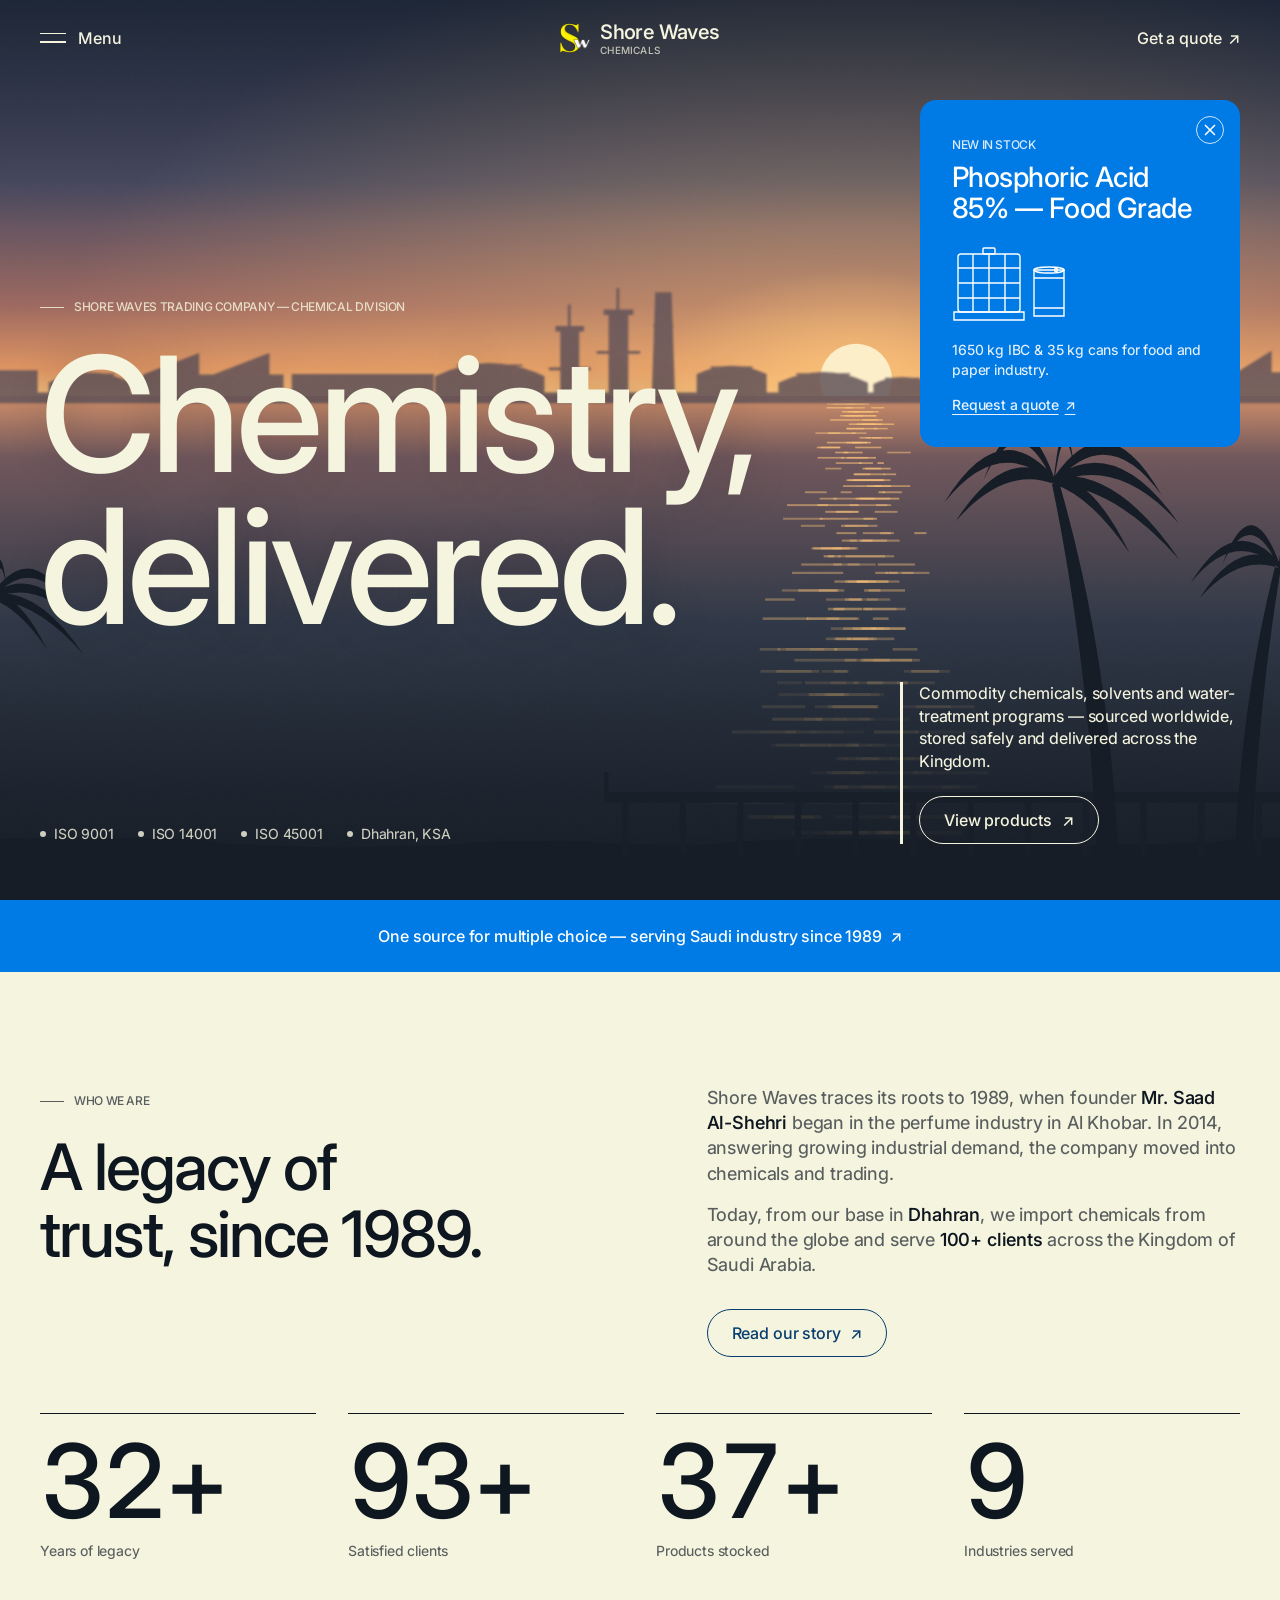
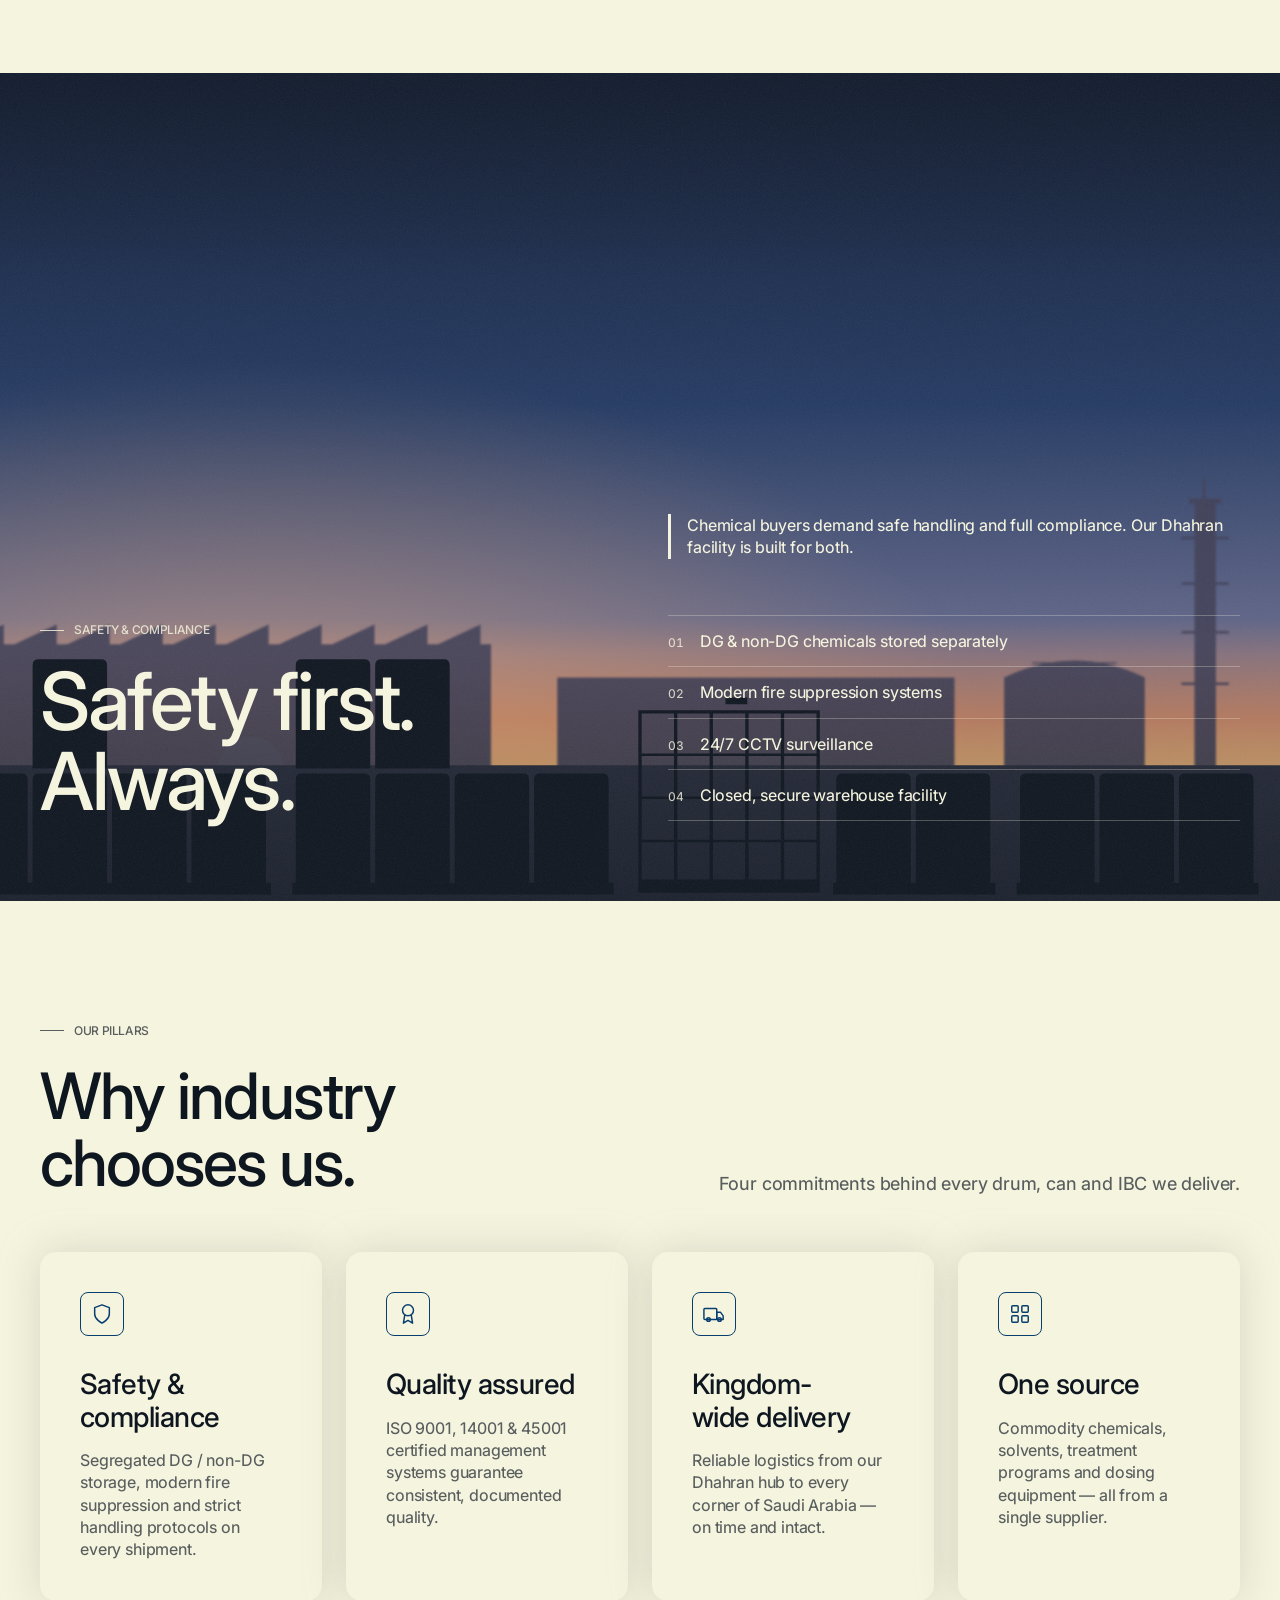
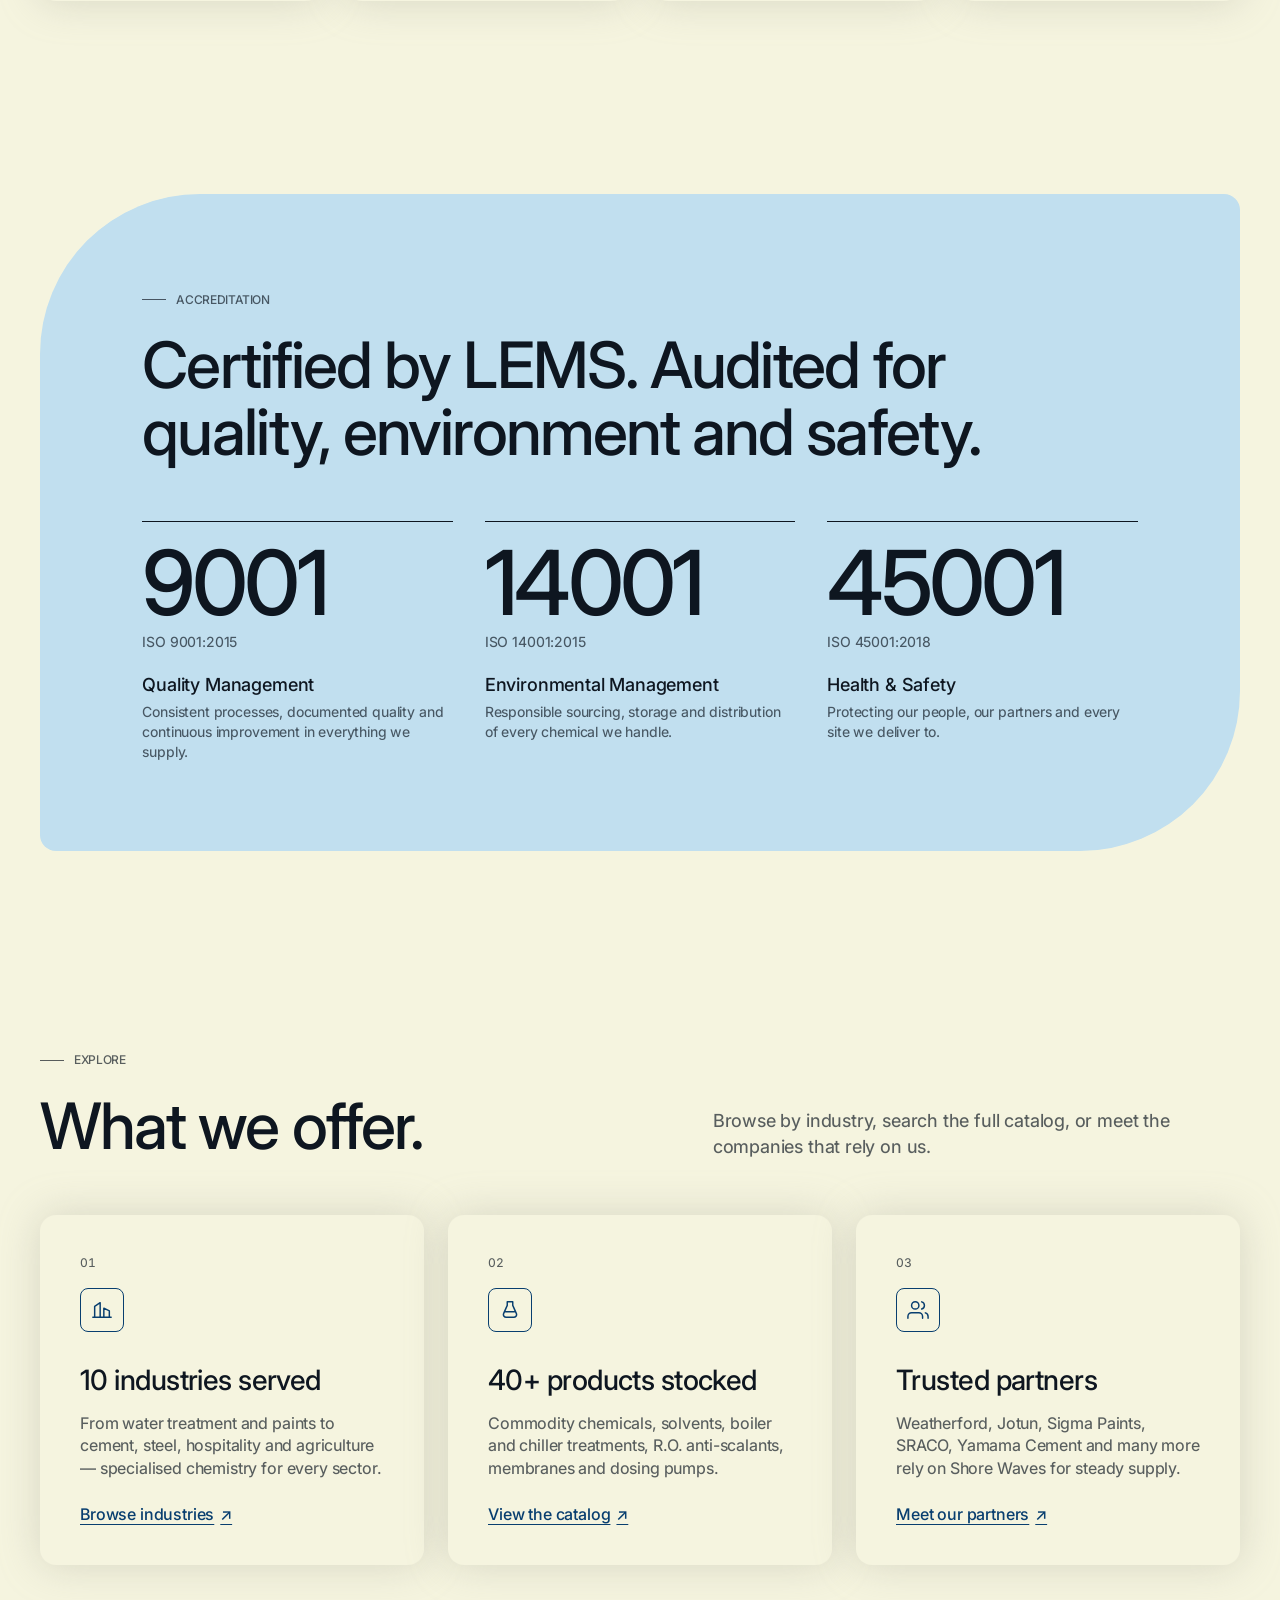
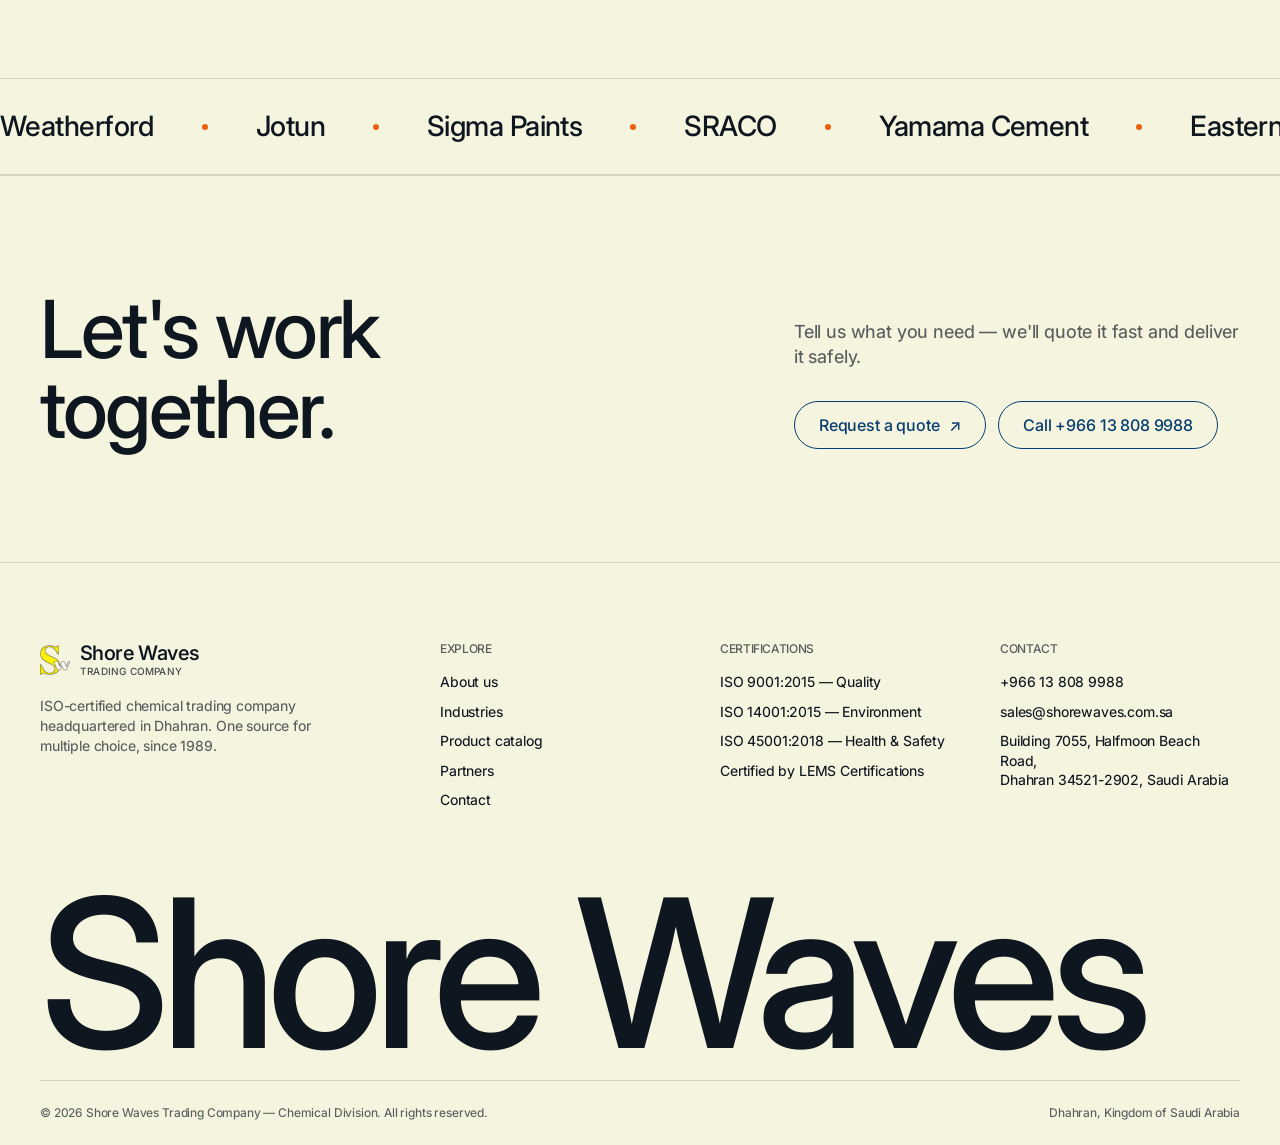
==== commit 05899839: "Use SW logo in header, footer and favicon" ====
--- a/index.html
+++ b/index.html
@@ -10,7 +10,7 @@
   <meta property="og:description" content="Delivering Quality Chemicals, Safely and Reliably. ISO-certified chemical supplier serving 100+ clients across the Kingdom of Saudi Arabia.">
   <meta property="og:type" content="website">
   <meta property="og:url" content="https://www.shorewaves.com.sa/">
-  <link rel="icon" type="image/svg+xml" href="assets/mark.svg">
+  <link rel="icon" type="image/png" href="assets/favicon-sw.png">
   <link rel="preconnect" href="https://fonts.googleapis.com">
   <link rel="preconnect" href="https://fonts.gstatic.com" crossorigin>
   <link href="https://fonts.googleapis.com/css2?family=Inter:opsz,wght@14..32,400..600&display=swap" rel="stylesheet">
@@ -27,7 +27,7 @@
         <span class="sr-only">Toggle navigation menu</span>
       </button>
       <a class="brand" href="index.html" aria-label="Shore Waves Trading Company — home">
-        <svg class="brand-mark" viewBox="0 0 32 32" fill="none" stroke="currentColor" stroke-width="1.6" aria-hidden="true"><circle cx="16" cy="16" r="15"/><path d="M5 13.5c3.7-3 7.3 3 11 0s7.3-3 11 0"/><path d="M5 19.5c3.7-3 7.3 3 11 0s7.3-3 11 0"/></svg>
+        <img class="brand-mark" src="assets/logo-sw.png" alt="" aria-hidden="true">
         <span class="brand-word">Shore Waves<small>Chemicals</small></span>
       </a>
       <a class="nav-link" href="contact.html"><span class="label">Get a quote</span><span class="label-short">Quote</span> <span aria-hidden="true">&#8599;</span></a>
@@ -258,7 +258,7 @@
     <div class="container">
       <div class="footer-grid">
         <div>
-          <a class="brand" href="index.html" aria-label="Shore Waves — home"><svg class="brand-mark" viewBox="0 0 32 32" fill="none" stroke="currentColor" stroke-width="1.6" aria-hidden="true"><circle cx="16" cy="16" r="15"/><path d="M5 13.5c3.7-3 7.3 3 11 0s7.3-3 11 0"/><path d="M5 19.5c3.7-3 7.3 3 11 0s7.3-3 11 0"/></svg><span class="brand-word">Shore Waves<small>Trading Company</small></span></a>
+          <a class="brand" href="index.html" aria-label="Shore Waves — home"><img class="brand-mark" src="assets/logo-sw.png" alt="" aria-hidden="true"><span class="brand-word">Shore Waves<small>Trading Company</small></span></a>
           <p>ISO-certified chemical trading company headquartered in Dhahran. One source for multiple choice, since 1989.</p>
         </div>
         <div>
